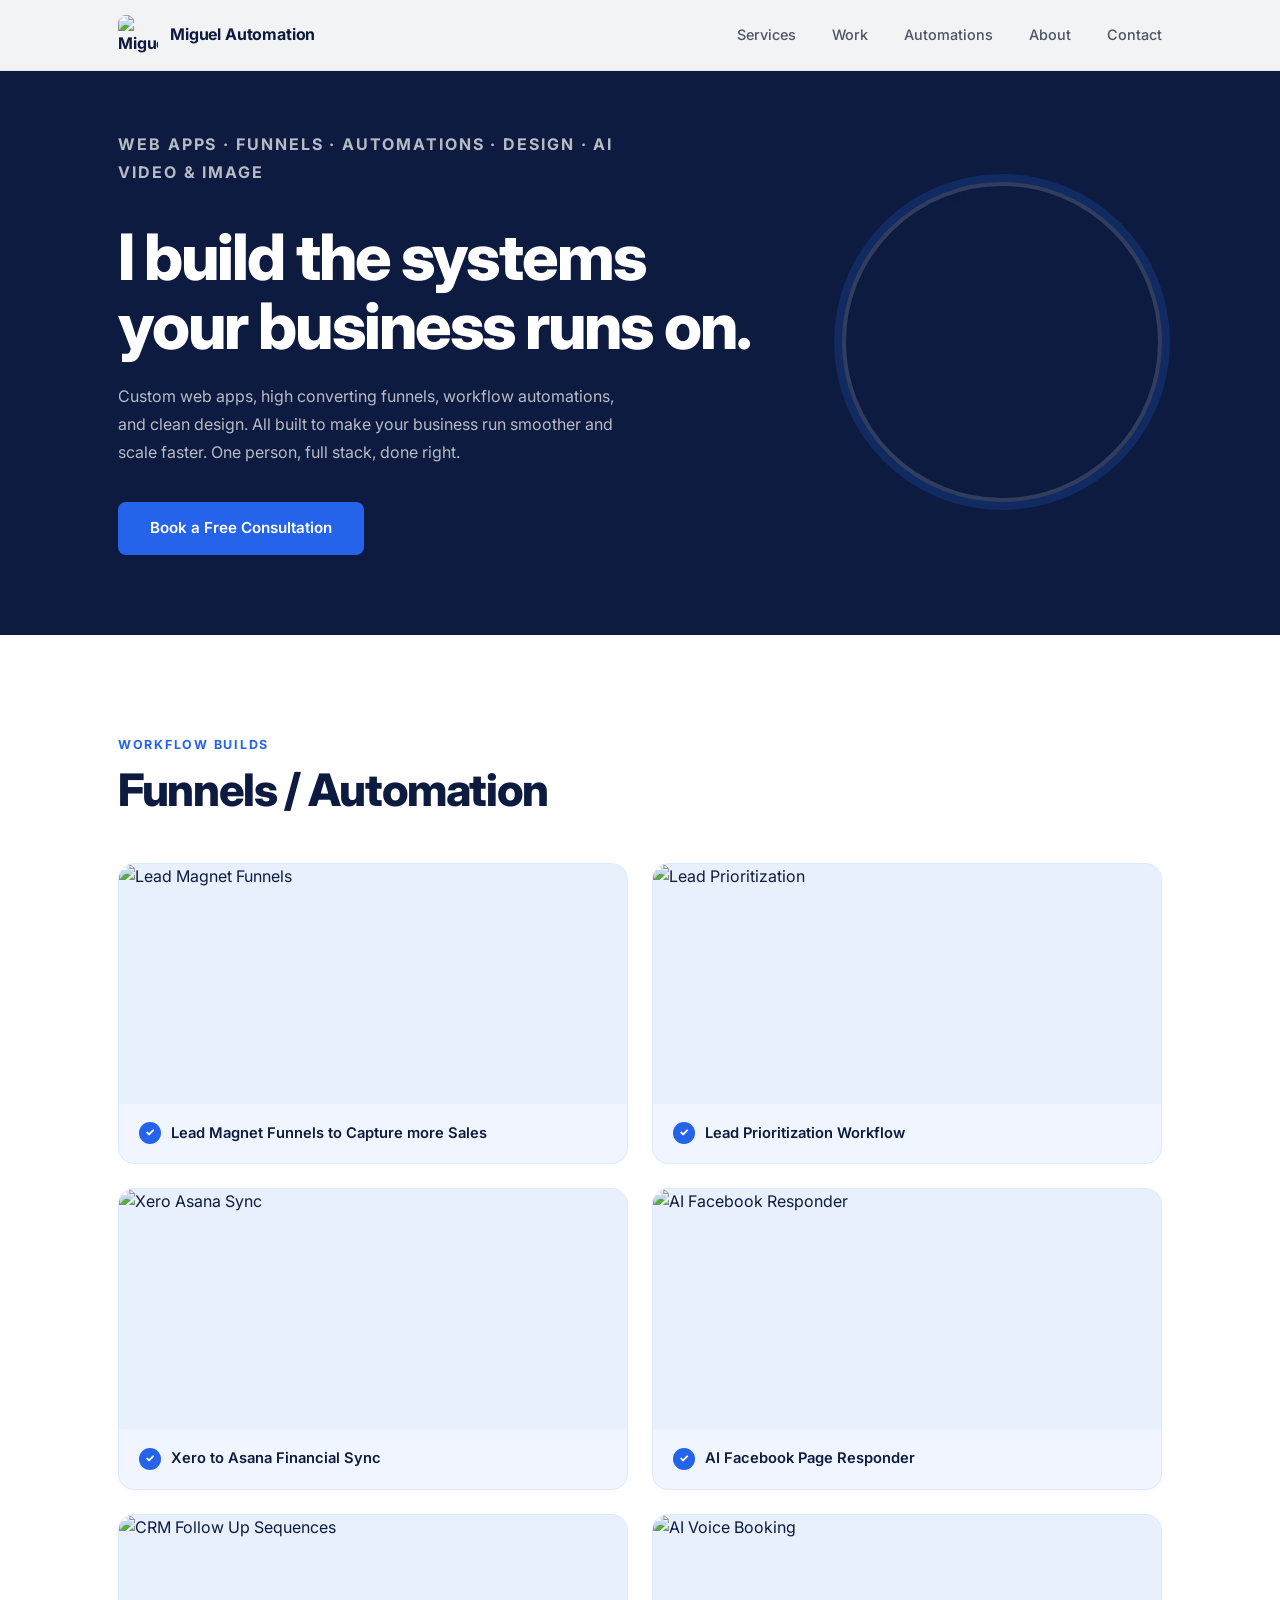
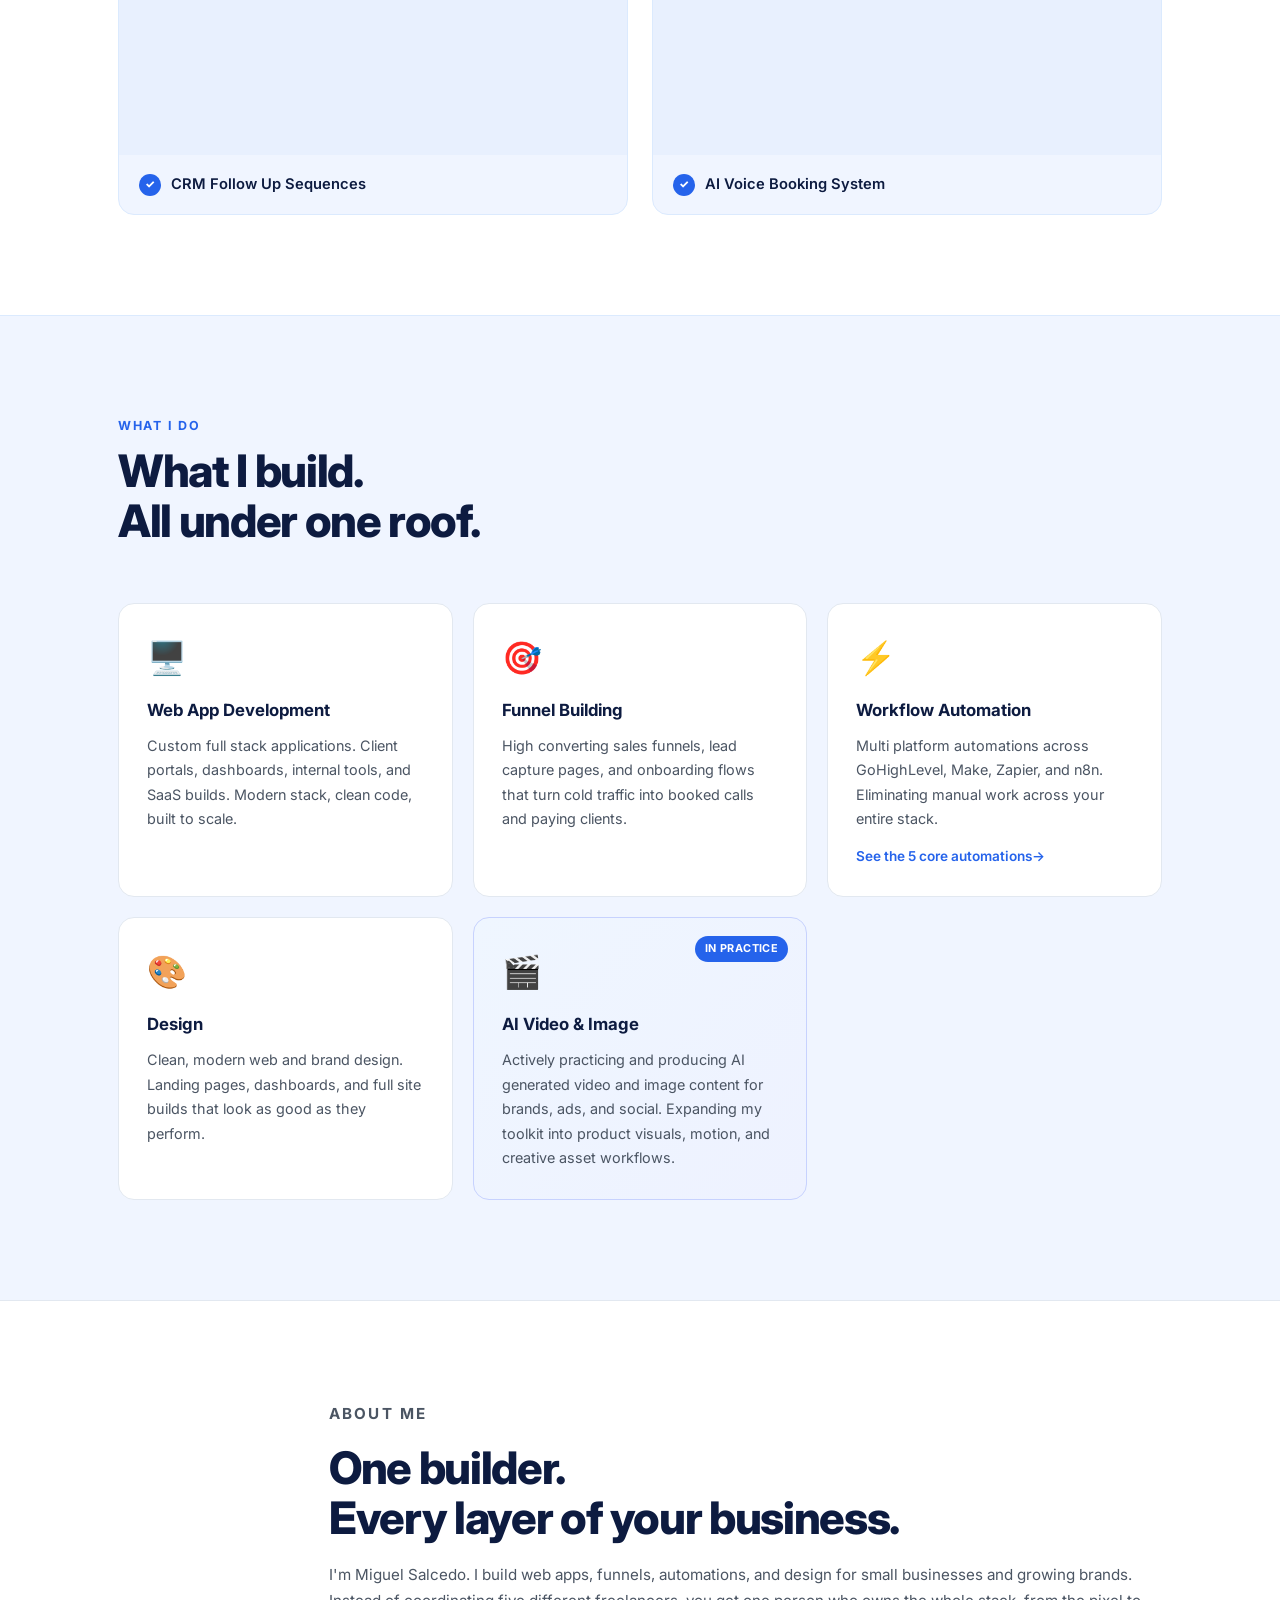
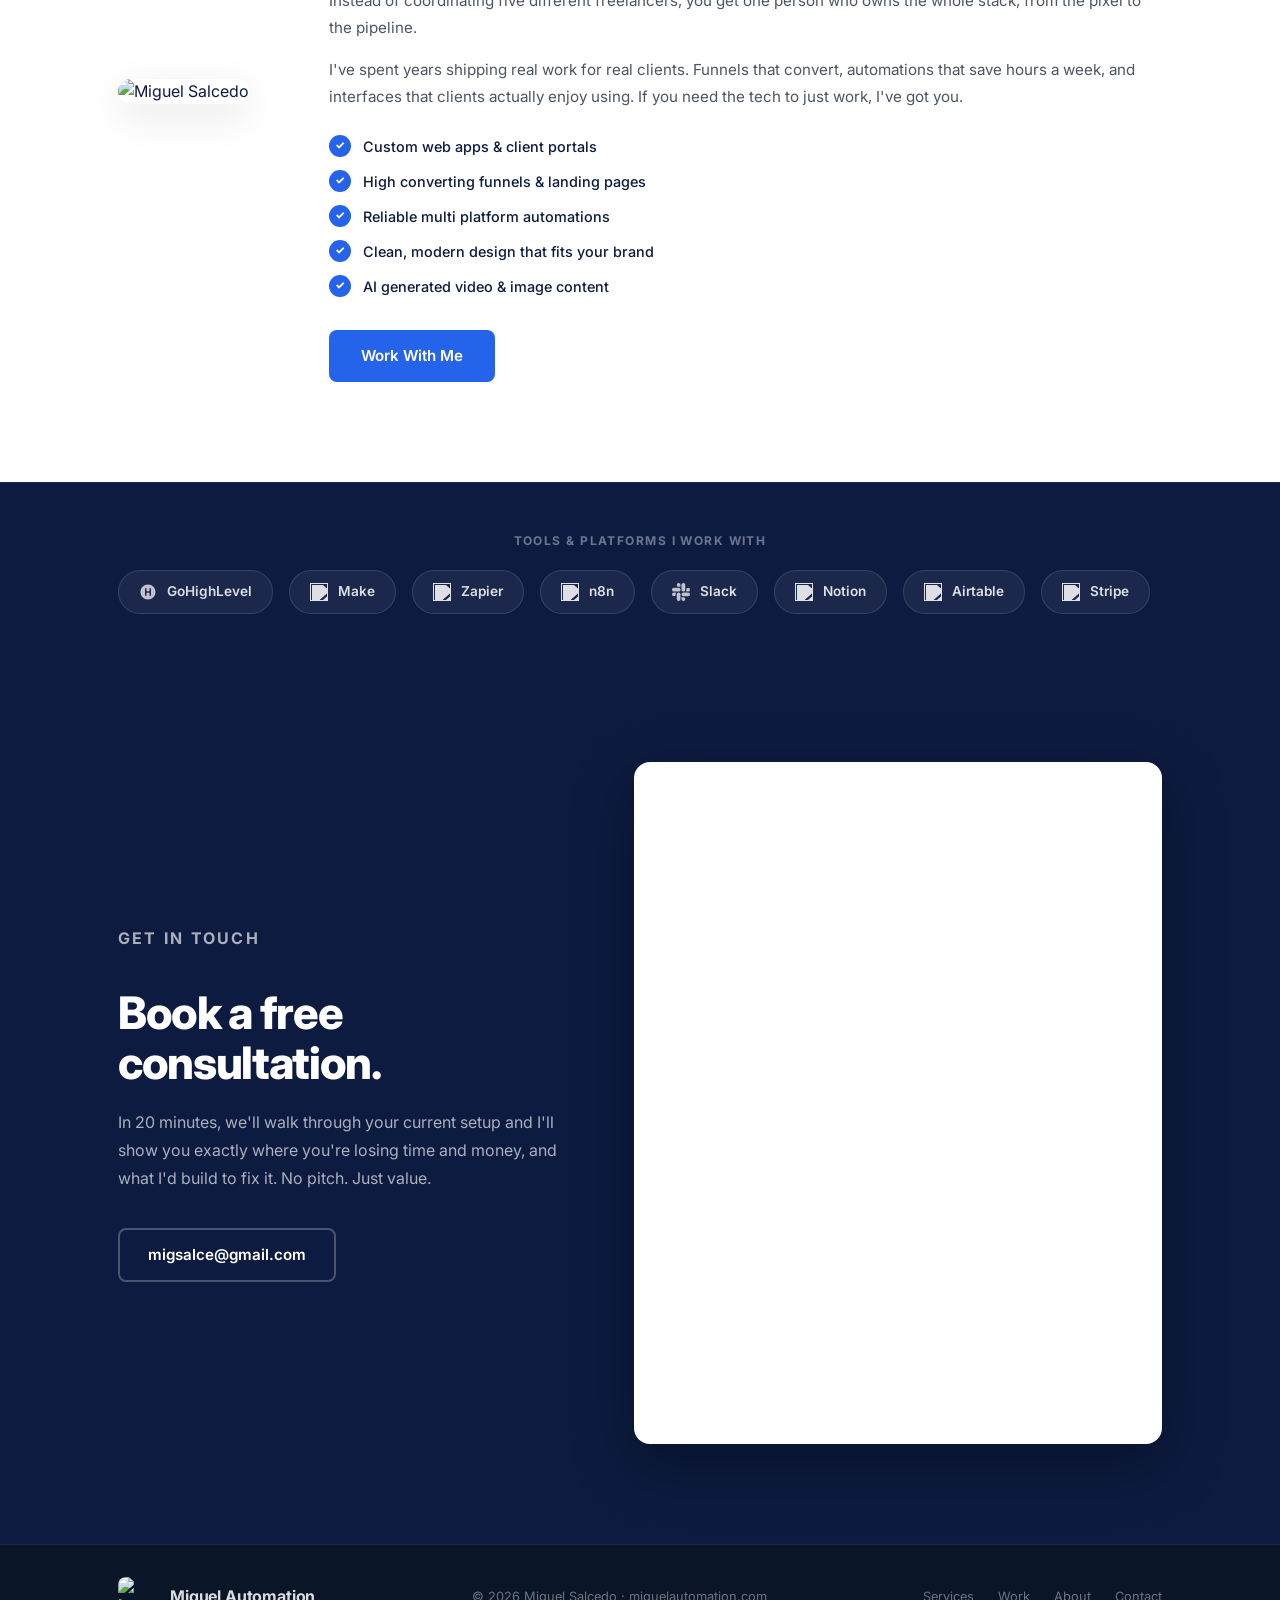
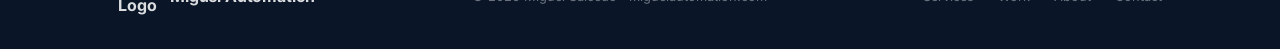
==== index.html @ 3b887c01 "Embed Calendly widget inline in contact section - Replace button-only CTA with 2-column layout: copy" ====
<!DOCTYPE html>
<html lang="en">
<head>
  <meta charset="UTF-8" />
  <meta name="viewport" content="width=device-width, initial-scale=1.0" />
  <title>Miguel Salcedo · Web Apps · Funnels · Automations · Design · AI Video &amp; Image</title>
  <link rel="stylesheet" href="style.css" />
  <link href="https://fonts.googleapis.com/css2?family=Inter:wght@300;400;500;600;700;800&display=swap" rel="stylesheet" />
  <script src="https://cdnjs.cloudflare.com/ajax/libs/three.js/r134/three.min.js"></script>
  <script src="https://cdn.jsdelivr.net/npm/vanta@latest/dist/vanta.net.min.js"></script>
  <script type="text/javascript" src="https://assets.calendly.com/assets/external/widget.js" async></script>
</head>
<body>

  <!-- NAV -->
  <nav>
    <div class="nav-inner">
      <a href="#" class="logo">
        <img src="https://assets.cdn.filesafe.space/KxctVRUvvdhRZoBokoiv/media/699f795a753f15aff1038a9e.jpg" alt="Miguel Automation Logo" />
        Miguel Automation
      </a>
      <ul>
        <li><a href="#services">Services</a></li>
        <li><a href="#work">Work</a></li>
        <li><a href="automations.html">Automations</a></li>
        <li><a href="#about">About</a></li>
        <li><a href="#contact">Contact</a></li>
      </ul>
      <button class="menu-toggle" onclick="document.querySelector('.nav-mobile').classList.toggle('open')">
        <span></span><span></span><span></span>
      </button>
    </div>
    <div class="nav-mobile">
      <a href="#services">Services</a>
      <a href="#work">Work</a>
      <a href="automations.html">Automations</a>
      <a href="#about">About</a>
      <a href="#contact">Contact</a>
    </div>
  </nav>

  <!-- HERO -->
  <section class="hero" id="vanta-hero">
    <div class="container hero-grid">
      <div class="hero-text">
        <p class="hero-label">Web Apps · Funnels · Automations · Design · AI Video &amp; Image</p>
        <h1>I build the systems<br>your business runs on.</h1>
        <p>Custom web apps, high converting funnels, workflow automations, and clean design. All built to make your business run smoother and scale faster. One person, full stack, done right.</p>
        <a href="https://calendly.com/migsalce/miguelautomation" target="_blank" rel="noopener" class="btn-primary">Book a Free Consultation</a>
      </div>
      <div class="hero-photo">
        <div class="photo-circle">
          <img src="https://assets.cdn.filesafe.space/KxctVRUvvdhRZoBokoiv/media/699f2cf1ba06aeb6dcd5c576.jpg" alt="Miguel Salcedo" />
        </div>
      </div>
    </div>
  </section>

  <!-- WORK -->
  <section id="work" class="work">
    <div class="container">
      <p class="section-label">Workflow Builds</p>
      <h2>Funnels / Automation</h2>
      <div class="work-grid">

        <div class="work-card">
          <div class="work-img">
            <img src="https://assets.cdn.filesafe.space/KxctVRUvvdhRZoBokoiv/media/69a3367583726d52b5c6c229.png" alt="Lead Magnet Funnels" />
          </div>
          <div class="work-label">
            <span class="check-icon">✓</span>
            Lead Magnet Funnels to Capture more Sales
          </div>
        </div>

        <div class="work-card">
          <div class="work-img">
            <img src="https://assets.cdn.filesafe.space/KxctVRUvvdhRZoBokoiv/media/69a39844167da404218abdb6.webp" alt="Lead Prioritization" />
          </div>
          <div class="work-label">
            <span class="check-icon">✓</span>
            Lead Prioritization Workflow
          </div>
        </div>

        <div class="work-card">
          <div class="work-img">
            <img src="https://assets.cdn.filesafe.space/KxctVRUvvdhRZoBokoiv/media/69a27d04aa1b72fad91dc829.webp" alt="Xero Asana Sync" />
          </div>
          <div class="work-label">
            <span class="check-icon">✓</span>
            Xero to Asana Financial Sync
          </div>
        </div>

        <div class="work-card">
          <div class="work-img">
            <img src="https://assets.cdn.filesafe.space/KxctVRUvvdhRZoBokoiv/media/69a27d60167da44b3f52da30.webp" alt="AI Facebook Responder" />
          </div>
          <div class="work-label">
            <span class="check-icon">✓</span>
            AI Facebook Page Responder
          </div>
        </div>

        <div class="work-card">
          <div class="work-img">
            <img src="https://assets.cdn.filesafe.space/KxctVRUvvdhRZoBokoiv/media/69a27d1b753f15a2fb12b7cf.webp" alt="CRM Follow Up Sequences" />
          </div>
          <div class="work-label">
            <span class="check-icon">✓</span>
            CRM Follow Up Sequences
          </div>
        </div>

        <div class="work-card">
          <div class="work-img">
            <img src="https://assets.cdn.filesafe.space/KxctVRUvvdhRZoBokoiv/media/69a27ce6b617a7b195f0db36.webp" alt="AI Voice Booking" />
          </div>
          <div class="work-label">
            <span class="check-icon">✓</span>
            AI Voice Booking System
          </div>
        </div>

      </div>
    </div>
  </section>

  <!-- SERVICES -->
  <section id="services" class="services">
    <div class="container">
      <p class="section-label">What I Do</p>
      <h2>What I build.<br>All under one roof.</h2>
      <div class="services-grid">
        <div class="service-card">
          <div class="sc-icon">🖥️</div>
          <h3>Web App Development</h3>
          <p>Custom full stack applications. Client portals, dashboards, internal tools, and SaaS builds. Modern stack, clean code, built to scale.</p>
        </div>
        <div class="service-card">
          <div class="sc-icon">🎯</div>
          <h3>Funnel Building</h3>
          <p>High converting sales funnels, lead capture pages, and onboarding flows that turn cold traffic into booked calls and paying clients.</p>
        </div>
        <div class="service-card">
          <div class="sc-icon">⚡</div>
          <h3>Workflow Automation</h3>
          <p>Multi platform automations across GoHighLevel, Make, Zapier, and n8n. Eliminating manual work across your entire stack.</p>
          <a href="automations.html" class="sc-link">See the 5 core automations</a>
        </div>
        <div class="service-card">
          <div class="sc-icon">🎨</div>
          <h3>Design</h3>
          <p>Clean, modern web and brand design. Landing pages, dashboards, and full site builds that look as good as they perform.</p>
        </div>
        <div class="service-card service-practicing">
          <span class="sc-badge">In Practice</span>
          <div class="sc-icon">🎬</div>
          <h3>AI Video &amp; Image</h3>
          <p>Actively practicing and producing AI generated video and image content for brands, ads, and social. Expanding my toolkit into product visuals, motion, and creative asset workflows.</p>
        </div>
      </div>
    </div>
  </section>

  <!-- ABOUT -->
  <section id="about" class="about">
    <div class="container about-grid">
      <div class="about-photo">
        <img src="https://assets.cdn.filesafe.space/KxctVRUvvdhRZoBokoiv/media/699f2cf1ba06aeb6dcd5c576.jpg" alt="Miguel Salcedo" />
      </div>
      <div class="about-text">
        <p class="section-label">About Me</p>
        <h2>One builder.<br>Every layer of your business.</h2>
        <p>I'm Miguel Salcedo. I build web apps, funnels, automations, and design for small businesses and growing brands. Instead of coordinating five different freelancers, you get one person who owns the whole stack, from the pixel to the pipeline.</p>
        <p>I've spent years shipping real work for real clients. Funnels that convert, automations that save hours a week, and interfaces that clients actually enjoy using. If you need the tech to just work, I've got you.</p>
        <div class="about-values">
          <div class="av"><span class="check-icon">✓</span> Custom web apps &amp; client portals</div>
          <div class="av"><span class="check-icon">✓</span> High converting funnels &amp; landing pages</div>
          <div class="av"><span class="check-icon">✓</span> Reliable multi platform automations</div>
          <div class="av"><span class="check-icon">✓</span> Clean, modern design that fits your brand</div>
          <div class="av"><span class="check-icon">✓</span> AI generated video &amp; image content</div>
        </div>
        <a href="#contact" class="btn-primary">Work With Me</a>
      </div>
    </div>
  </section>

  <!-- TOOLS STRIP -->
  <div class="tools-strip">
    <div class="container">
      <p class="tools-label">Tools & Platforms I Work With</p>
      <div class="tools-track">
        <div class="tools-inner">
          <span><svg viewBox="0 0 24 24" xmlns="http://www.w3.org/2000/svg"><path fill="currentColor" fill-rule="evenodd" d="M12 2C6.477 2 2 6.477 2 12s4.477 10 10 10 10-4.477 10-10S17.523 2 12 2zm-4 5v10h2v-4h4v4h2V7h-2v4h-4V7H8z"/></svg>GoHighLevel</span>
          <span><img src="https://cdn.simpleicons.org/make/ffffff" alt=""/>Make</span>
          <span><img src="https://cdn.simpleicons.org/zapier/ffffff" alt=""/>Zapier</span>
          <span><img src="https://cdn.simpleicons.org/n8n/ffffff" alt=""/>n8n</span>
          <span><svg viewBox="0 0 24 24" xmlns="http://www.w3.org/2000/svg"><path fill="currentColor" d="M5.042 15.165a2.528 2.528 0 0 1-2.52 2.523A2.528 2.528 0 0 1 0 15.165a2.527 2.527 0 0 1 2.522-2.52h2.52v2.52zM6.313 15.165a2.527 2.527 0 0 1 2.521-2.52 2.527 2.527 0 0 1 2.521 2.52v6.313A2.528 2.528 0 0 1 8.834 24a2.528 2.528 0 0 1-2.521-2.522v-6.313zM8.834 5.042a2.528 2.528 0 0 1-2.521-2.52A2.528 2.528 0 0 1 8.834 0a2.528 2.528 0 0 1 2.521 2.522v2.52H8.834zM8.834 6.313a2.528 2.528 0 0 1 2.521 2.521 2.528 2.528 0 0 1-2.521 2.521H2.522A2.528 2.528 0 0 1 0 8.834a2.528 2.528 0 0 1 2.522-2.521h6.312zM18.956 8.834a2.528 2.528 0 0 1 2.522-2.521A2.528 2.528 0 0 1 24 8.834a2.528 2.528 0 0 1-2.522 2.521h-2.522V8.834zM17.688 8.834a2.528 2.528 0 0 1-2.523 2.521 2.527 2.527 0 0 1-2.52-2.521V2.522A2.527 2.527 0 0 1 15.165 0a2.528 2.528 0 0 1 2.523 2.522v6.312zM15.165 18.956a2.528 2.528 0 0 1 2.523 2.522A2.528 2.528 0 0 1 15.165 24a2.527 2.527 0 0 1-2.52-2.522v-2.522h2.52zM15.165 17.688a2.527 2.527 0 0 1-2.52-2.523 2.526 2.526 0 0 1 2.52-2.52h6.313A2.527 2.527 0 0 1 24 15.165a2.528 2.528 0 0 1-2.522 2.523h-6.313z"/></svg>Slack</span>
          <span><img src="https://cdn.simpleicons.org/notion/ffffff" alt=""/>Notion</span>
          <span><img src="https://cdn.simpleicons.org/airtable/ffffff" alt=""/>Airtable</span>
          <span><img src="https://cdn.simpleicons.org/stripe/ffffff" alt=""/>Stripe</span>
          <span><img src="https://cdn.simpleicons.org/googlecalendar/ffffff" alt=""/>Calendly</span>
          <span><svg viewBox="0 0 24 24" xmlns="http://www.w3.org/2000/svg"><path fill="currentColor" d="M12 0C5.4 0 0 5.4 0 12s5.4 12 12 12 12-5.4 12-12S18.6 0 12 0zm0 21.6c-5.3 0-9.6-4.3-9.6-9.6S6.7 2.4 12 2.4s9.6 4.3 9.6 9.6-4.3 9.6-9.6 9.6zm5.9-13.2c0 1.5-1.2 2.7-2.7 2.7s-2.7-1.2-2.7-2.7 1.2-2.7 2.7-2.7 2.7 1.2 2.7 2.7zm0 7.3c0 1.5-1.2 2.7-2.7 2.7s-2.7-1.2-2.7-2.7 1.2-2.7 2.7-2.7 2.7 1.2 2.7 2.7zm-7.3 0c0 1.5-1.2 2.7-2.7 2.7s-2.7-1.2-2.7-2.7 1.2-2.7 2.7-2.7 2.7 1.2 2.7 2.7zm0-7.3c0 1.5-1.2 2.7-2.7 2.7s-2.7-1.2-2.7-2.7 1.2-2.7 2.7-2.7 2.7 1.2 2.7 2.7z"/></svg>Twilio</span>
          <span><svg viewBox="0 0 24 24" xmlns="http://www.w3.org/2000/svg"><path fill="currentColor" d="M22.282 9.821a5.985 5.985 0 0 0-.516-4.91 6.046 6.046 0 0 0-6.51-2.9A6.065 6.065 0 0 0 4.981 4.18a5.985 5.985 0 0 0-3.998 2.9 6.046 6.046 0 0 0 .743 7.097 5.98 5.98 0 0 0 .51 4.911 6.051 6.051 0 0 0 6.515 2.9A5.985 5.985 0 0 0 13.26 24a6.056 6.056 0 0 0 5.772-4.206 5.99 5.99 0 0 0 3.997-2.9 6.056 6.056 0 0 0-.747-7.073zM13.26 22.43a4.476 4.476 0 0 1-2.876-1.04l.141-.081 4.779-2.758a.795.795 0 0 0 .392-.681v-6.737l2.02 1.168a.071.071 0 0 1 .038.052v5.583a4.504 4.504 0 0 1-4.494 4.494zM3.6 18.304a4.47 4.47 0 0 1-.535-3.014l.142.085 4.783 2.759a.771.771 0 0 0 .78 0l5.843-3.369v2.332a.08.08 0 0 1-.033.062L9.74 19.95a4.5 4.5 0 0 1-6.14-1.646zM2.34 7.896a4.485 4.485 0 0 1 2.366-1.973V11.6a.766.766 0 0 0 .388.677l5.815 3.355-2.02 1.168a.076.076 0 0 1-.071 0l-4.83-2.786A4.504 4.504 0 0 1 2.34 7.872zm16.597 3.855l-5.833-3.387L15.119 7.2a.076.076 0 0 1 .071 0l4.83 2.791a4.494 4.494 0 0 1-.676 8.105v-5.678a.79.79 0 0 0-.407-.667zm2.01-3.023l-.141-.085-4.774-2.782a.776.776 0 0 0-.785 0L9.409 9.23V6.897a.066.066 0 0 1 .028-.061l4.83-2.787a4.5 4.5 0 0 1 6.68 4.66zM8.307 12.863l-2.02-1.164a.08.08 0 0 1-.038-.057V6.075a4.5 4.5 0 0 1 7.375-3.453l-.142.08L8.704 5.46a.795.795 0 0 0-.393.681zm1.097-2.365l2.602-1.5 2.607 1.5v2.999l-2.598 1.5-2.607-1.5z"/></svg>OpenAI</span>
          <span><img src="https://cdn.simpleicons.org/anthropic/ffffff" alt=""/>Claude AI</span>
          <span><img src="https://cdn.simpleicons.org/webflow/ffffff" alt=""/>Webflow</span>
          <span><img src="https://cdn.simpleicons.org/wordpress/ffffff" alt=""/>WordPress</span>
          <span><img src="https://cdn.simpleicons.org/xero/ffffff" alt=""/>Xero</span>
          <span><img src="https://cdn.simpleicons.org/asana/ffffff" alt=""/>Asana</span>
          <!-- duplicate for seamless loop -->
          <span><svg viewBox="0 0 24 24" xmlns="http://www.w3.org/2000/svg"><path fill="currentColor" fill-rule="evenodd" d="M12 2C6.477 2 2 6.477 2 12s4.477 10 10 10 10-4.477 10-10S17.523 2 12 2zm-4 5v10h2v-4h4v4h2V7h-2v4h-4V7H8z"/></svg>GoHighLevel</span>
          <span><img src="https://cdn.simpleicons.org/make/ffffff" alt=""/>Make</span>
          <span><img src="https://cdn.simpleicons.org/zapier/ffffff" alt=""/>Zapier</span>
          <span><img src="https://cdn.simpleicons.org/n8n/ffffff" alt=""/>n8n</span>
          <span><svg viewBox="0 0 24 24" xmlns="http://www.w3.org/2000/svg"><path fill="currentColor" d="M5.042 15.165a2.528 2.528 0 0 1-2.52 2.523A2.528 2.528 0 0 1 0 15.165a2.527 2.527 0 0 1 2.522-2.52h2.52v2.52zM6.313 15.165a2.527 2.527 0 0 1 2.521-2.52 2.527 2.527 0 0 1 2.521 2.52v6.313A2.528 2.528 0 0 1 8.834 24a2.528 2.528 0 0 1-2.521-2.522v-6.313zM8.834 5.042a2.528 2.528 0 0 1-2.521-2.52A2.528 2.528 0 0 1 8.834 0a2.528 2.528 0 0 1 2.521 2.522v2.52H8.834zM8.834 6.313a2.528 2.528 0 0 1 2.521 2.521 2.528 2.528 0 0 1-2.521 2.521H2.522A2.528 2.528 0 0 1 0 8.834a2.528 2.528 0 0 1 2.522-2.521h6.312zM18.956 8.834a2.528 2.528 0 0 1 2.522-2.521A2.528 2.528 0 0 1 24 8.834a2.528 2.528 0 0 1-2.522 2.521h-2.522V8.834zM17.688 8.834a2.528 2.528 0 0 1-2.523 2.521 2.527 2.527 0 0 1-2.52-2.521V2.522A2.527 2.527 0 0 1 15.165 0a2.528 2.528 0 0 1 2.523 2.522v6.312zM15.165 18.956a2.528 2.528 0 0 1 2.523 2.522A2.528 2.528 0 0 1 15.165 24a2.527 2.527 0 0 1-2.52-2.522v-2.522h2.52zM15.165 17.688a2.527 2.527 0 0 1-2.52-2.523 2.526 2.526 0 0 1 2.52-2.52h6.313A2.527 2.527 0 0 1 24 15.165a2.528 2.528 0 0 1-2.522 2.523h-6.313z"/></svg>Slack</span>
          <span><img src="https://cdn.simpleicons.org/notion/ffffff" alt=""/>Notion</span>
          <span><img src="https://cdn.simpleicons.org/airtable/ffffff" alt=""/>Airtable</span>
          <span><img src="https://cdn.simpleicons.org/stripe/ffffff" alt=""/>Stripe</span>
          <span><img src="https://cdn.simpleicons.org/googlecalendar/ffffff" alt=""/>Calendly</span>
          <span><svg viewBox="0 0 24 24" xmlns="http://www.w3.org/2000/svg"><path fill="currentColor" d="M12 0C5.4 0 0 5.4 0 12s5.4 12 12 12 12-5.4 12-12S18.6 0 12 0zm0 21.6c-5.3 0-9.6-4.3-9.6-9.6S6.7 2.4 12 2.4s9.6 4.3 9.6 9.6-4.3 9.6-9.6 9.6zm5.9-13.2c0 1.5-1.2 2.7-2.7 2.7s-2.7-1.2-2.7-2.7 1.2-2.7 2.7-2.7 2.7 1.2 2.7 2.7zm0 7.3c0 1.5-1.2 2.7-2.7 2.7s-2.7-1.2-2.7-2.7 1.2-2.7 2.7-2.7 2.7 1.2 2.7 2.7zm-7.3 0c0 1.5-1.2 2.7-2.7 2.7s-2.7-1.2-2.7-2.7 1.2-2.7 2.7-2.7 2.7 1.2 2.7 2.7zm0-7.3c0 1.5-1.2 2.7-2.7 2.7s-2.7-1.2-2.7-2.7 1.2-2.7 2.7-2.7 2.7 1.2 2.7 2.7z"/></svg>Twilio</span>
          <span><svg viewBox="0 0 24 24" xmlns="http://www.w3.org/2000/svg"><path fill="currentColor" d="M22.282 9.821a5.985 5.985 0 0 0-.516-4.91 6.046 6.046 0 0 0-6.51-2.9A6.065 6.065 0 0 0 4.981 4.18a5.985 5.985 0 0 0-3.998 2.9 6.046 6.046 0 0 0 .743 7.097 5.98 5.98 0 0 0 .51 4.911 6.051 6.051 0 0 0 6.515 2.9A5.985 5.985 0 0 0 13.26 24a6.056 6.056 0 0 0 5.772-4.206 5.99 5.99 0 0 0 3.997-2.9 6.056 6.056 0 0 0-.747-7.073zM13.26 22.43a4.476 4.476 0 0 1-2.876-1.04l.141-.081 4.779-2.758a.795.795 0 0 0 .392-.681v-6.737l2.02 1.168a.071.071 0 0 1 .038.052v5.583a4.504 4.504 0 0 1-4.494 4.494zM3.6 18.304a4.47 4.47 0 0 1-.535-3.014l.142.085 4.783 2.759a.771.771 0 0 0 .78 0l5.843-3.369v2.332a.08.08 0 0 1-.033.062L9.74 19.95a4.5 4.5 0 0 1-6.14-1.646zM2.34 7.896a4.485 4.485 0 0 1 2.366-1.973V11.6a.766.766 0 0 0 .388.677l5.815 3.355-2.02 1.168a.076.076 0 0 1-.071 0l-4.83-2.786A4.504 4.504 0 0 1 2.34 7.872zm16.597 3.855l-5.833-3.387L15.119 7.2a.076.076 0 0 1 .071 0l4.83 2.791a4.494 4.494 0 0 1-.676 8.105v-5.678a.79.79 0 0 0-.407-.667zm2.01-3.023l-.141-.085-4.774-2.782a.776.776 0 0 0-.785 0L9.409 9.23V6.897a.066.066 0 0 1 .028-.061l4.83-2.787a4.5 4.5 0 0 1 6.68 4.66zM8.307 12.863l-2.02-1.164a.08.08 0 0 1-.038-.057V6.075a4.5 4.5 0 0 1 7.375-3.453l-.142.08L8.704 5.46a.795.795 0 0 0-.393.681zm1.097-2.365l2.602-1.5 2.607 1.5v2.999l-2.598 1.5-2.607-1.5z"/></svg>OpenAI</span>
          <span><img src="https://cdn.simpleicons.org/anthropic/ffffff" alt=""/>Claude AI</span>
          <span><img src="https://cdn.simpleicons.org/webflow/ffffff" alt=""/>Webflow</span>
          <span><img src="https://cdn.simpleicons.org/wordpress/ffffff" alt=""/>WordPress</span>
          <span><img src="https://cdn.simpleicons.org/xero/ffffff" alt=""/>Xero</span>
          <span><img src="https://cdn.simpleicons.org/asana/ffffff" alt=""/>Asana</span>
        </div>
      </div>
    </div>
  </div>

  <!-- CONTACT -->
  <section id="contact" class="contact">
    <div class="container">
      <div class="contact-grid">
        <div class="contact-copy">
          <p class="section-label-light">Get In Touch</p>
          <h2>Book a free<br>consultation.</h2>
          <p>In 20 minutes, we'll walk through your current setup and I'll show you exactly where you're losing time and money, and what I'd build to fix it. No pitch. Just value.</p>
          <div class="contact-actions">
            <a href="mailto:migsalce@gmail.com" class="btn-outline">migsalce@gmail.com</a>
          </div>
        </div>
        <div class="calendly-wrap">
          <div class="calendly-inline-widget" data-url="https://calendly.com/migsalce/miguelautomation?hide_gdpr_banner=1&primary_color=2563eb" style="min-width:320px;height:680px;"></div>
        </div>
      </div>
    </div>
  </section>

  <!-- FOOTER -->
  <footer>
    <div class="container footer-inner">
      <a href="#" class="logo logo-light">
        <img src="https://assets.cdn.filesafe.space/KxctVRUvvdhRZoBokoiv/media/699f795a753f15aff1038a9e.jpg" alt="Logo" />
        Miguel Automation
      </a>
      <p>© 2026 Miguel Salcedo · miguelautomation.com</p>
      <div class="footer-links">
        <a href="#services">Services</a>
        <a href="#work">Work</a>
        <a href="#about">About</a>
        <a href="#contact">Contact</a>
      </div>
    </div>
  </footer>

  <script>
    VANTA.NET({
      el: "#vanta-hero",
      mouseControls: true,
      touchControls: true,
      gyroControls: false,
      minHeight: 200.00,
      minWidth: 200.00,
      scale: 1.00,
      scaleMobile: 1.00,
      color: 0x2563eb,        /* blue dots & lines — matches your brand blue */
      backgroundColor: 0x0d1b40, /* exact navy from your palette */
      points: 9.00,           /* number of nodes */
      maxDistance: 22.00,     /* connection reach between nodes */
      spacing: 18.00,         /* spread of the network */
      showDots: true
    });
  </script>

</body>
</html>
---- style.css ----
*, *::before, *::after { box-sizing: border-box; margin: 0; padding: 0; }

:root {
  --navy: #0d1b40;
  --navy2: #0a1628;
  --blue: #2563eb;
  --blue2: #1d4ed8;
  --blue-light: #eef2ff;
  --blue-card: #f0f5ff;
  --text: #0d1b40;
  --muted: #4b5563;
  --white: #ffffff;
  --border: #e2e8f0;
}

html { scroll-behavior: smooth; }
body { font-family: 'Inter', sans-serif; background: var(--white); color: var(--text); line-height: 1.6; overflow-x: hidden; }
a { color: inherit; text-decoration: none; }

.container { max-width: 1100px; margin: 0 auto; padding: 0 28px; }

/* NAV */
nav {
  position: fixed; top: 0; left: 0; right: 0; z-index: 100;
  background: rgba(255,255,255,0.95);
  backdrop-filter: blur(12px);
  border-bottom: 1px solid var(--border);
}
.nav-inner {
  max-width: 1100px; margin: 0 auto; padding: 0 28px;
  height: 70px; display: flex; align-items: center; justify-content: space-between;
}
.logo {
  display: flex; align-items: center; gap: 12px;
  font-weight: 700; font-size: 1rem; color: var(--navy);
  text-decoration: none; letter-spacing: -0.01em;
}
.logo img { width: 40px; height: 40px; object-fit: cover; border-radius: 8px; }
.logo-light { color: rgba(255,255,255,0.85); }
nav ul { list-style: none; display: flex; gap: 36px; align-items: center; }
nav ul a { text-decoration: none; color: var(--muted); font-size: 0.9rem; font-weight: 500; transition: color 0.2s; }
nav ul a:hover { color: var(--navy); }
.menu-toggle { display: none; flex-direction: column; gap: 5px; background: none; border: none; cursor: pointer; padding: 4px; }
.menu-toggle span { display: block; width: 22px; height: 2px; background: var(--navy); border-radius: 2px; }
.nav-mobile { display: none; flex-direction: column; padding: 12px 28px 20px; gap: 0; border-top: 1px solid var(--border); background: #fff; }
.nav-mobile.open { display: flex; }
.nav-mobile a { padding: 12px 0; color: var(--navy); text-decoration: none; font-weight: 500; border-bottom: 1px solid var(--border); }

/* HERO */
.hero {
  background: var(--navy);
  padding: 130px 0 80px;
  position: relative;
  overflow: hidden;
}

.hero-grid {
  display: grid; grid-template-columns: 1fr auto;
  gap: 60px; align-items: center; position: relative; z-index: 1;
}
.hero-label {
  font-size: 0.78rem; font-weight: 700; letter-spacing: 0.12em;
  text-transform: uppercase; color: var(--blue); margin-bottom: 18px;
}
.hero-text h1 {
  font-size: clamp(2.8rem, 5vw, 4rem); font-weight: 800;
  line-height: 1.08; letter-spacing: -0.03em;
  color: var(--white); margin-bottom: 22px;
}
.hero-text p {
  color: rgba(255,255,255,0.7); font-size: 1rem;
  max-width: 500px; margin-bottom: 36px; line-height: 1.75;
}
.btn-primary {
  display: inline-block; background: var(--blue); color: var(--white);
  padding: 14px 32px; border-radius: 8px; font-weight: 600; font-size: 0.95rem;
  text-decoration: none; transition: background 0.2s, transform 0.15s;
}
.btn-primary:hover { background: var(--blue2); transform: translateY(-1px); }

.hero-photo { flex-shrink: 0; }
.photo-circle {
  width: 320px; height: 320px; border-radius: 50%;
  overflow: hidden; border: 4px solid rgba(255,255,255,0.15);
  box-shadow: 0 0 0 8px rgba(37,99,235,0.2);
}
.photo-circle img { width: 100%; height: 100%; object-fit: cover; object-position: top center; }

/* SECTION LABELS */
.section-label {
  font-size: 0.78rem; font-weight: 700; letter-spacing: 0.14em;
  text-transform: uppercase; color: var(--blue); margin-bottom: 10px;
}
.section-label-light {
  font-size: 0.78rem; font-weight: 700; letter-spacing: 0.14em;
  text-transform: uppercase; color: rgba(255,255,255,0.5); margin-bottom: 10px;
}
h2 {
  font-size: clamp(2rem, 3.5vw, 3rem); font-weight: 800;
  color: var(--navy); letter-spacing: -0.03em; line-height: 1.12; margin-bottom: 48px;
}

/* WORK */
.work { padding: 100px 0; background: var(--white); }
.work-grid { display: grid; grid-template-columns: repeat(2, 1fr); gap: 24px; }
.work-card {
  background: var(--blue-card);
  border-radius: 16px; overflow: hidden;
  border: 1px solid #dbeafe;
  transition: transform 0.25s, box-shadow 0.25s;
}
.work-card:hover { transform: translateY(-4px); box-shadow: 0 12px 32px rgba(37,99,235,0.12); }
.work-img { width: 100%; height: 240px; overflow: hidden; background: #e8f0fe; }
.work-img img { width: 100%; height: 100%; object-fit: cover; object-position: top; }
.work-label {
  display: flex; align-items: center; gap: 10px;
  padding: 18px 20px; font-size: 0.92rem; font-weight: 600; color: var(--navy);
}
.check-icon {
  display: flex; align-items: center; justify-content: center;
  width: 22px; height: 22px; background: var(--blue); color: #fff;
  border-radius: 50%; font-size: 0.7rem; font-weight: 800; flex-shrink: 0;
}

/* SERVICES */
.services { padding: 100px 0; background: var(--blue-card); border-top: 1px solid #dbeafe; }
.services h2 { margin-bottom: 56px; }
.services-grid { display: grid; grid-template-columns: repeat(3, 1fr); gap: 20px; }
.service-card {
  background: var(--white); border: 1px solid var(--border);
  border-radius: 16px; padding: 28px;
  transition: border-color 0.25s, box-shadow 0.25s, transform 0.25s;
  position: relative;
}
.service-card:hover { border-color: var(--blue); transform: translateY(-3px); box-shadow: 0 8px 28px rgba(37,99,235,0.1); }
.sc-icon { font-size: 2rem; margin-bottom: 14px; }
.service-card h3 { font-size: 1.05rem; font-weight: 700; color: var(--navy); margin-bottom: 10px; }
.service-card p { color: var(--muted); font-size: 0.9rem; line-height: 1.7; }
.service-practicing { background: linear-gradient(135deg, #eff6ff, #eef2ff); border-color: #c7d2fe; }
.sc-badge {
  position: absolute; top: 18px; right: 18px;
  background: var(--blue); color: #fff;
  font-size: 0.68rem; font-weight: 700; letter-spacing: 0.04em;
  padding: 4px 10px; border-radius: 100px; text-transform: uppercase;
}

/* ABOUT */
.about { padding: 100px 0; background: var(--white); border-top: 1px solid var(--border); }
.about-grid { display: grid; grid-template-columns: auto 1fr; gap: 80px; align-items: center; }
.about-photo { flex-shrink: 0; }
.about-photo img {
  width: 300px; height: 380px; object-fit: cover; object-position: top;
  border-radius: 20px; box-shadow: 0 12px 40px rgba(0,0,0,0.1);
}
.about-text h2 { margin-bottom: 18px; }
.about-text p { color: var(--muted); font-size: 0.95rem; line-height: 1.75; margin-bottom: 16px; }
.about-values { margin: 24px 0 32px; display: flex; flex-direction: column; gap: 12px; }
.av { display: flex; align-items: center; gap: 12px; font-size: 0.9rem; font-weight: 500; color: var(--navy); }

/* TOOLS STRIP */
.tools-strip { padding: 48px 0; background: var(--navy); border-top: 1px solid rgba(255,255,255,0.08); overflow: hidden; }
.tools-label {
  text-align: center; font-size: 0.75rem; font-weight: 700;
  text-transform: uppercase; letter-spacing: 0.12em;
  color: rgba(255,255,255,0.4); margin-bottom: 20px;
}
.tools-track { overflow: hidden; }
.tools-inner {
  display: flex; gap: 16px; width: max-content;
  animation: scroll-tools 90s linear infinite;
}
.tools-inner span {
  display: inline-flex; align-items: center; gap: 10px;
  white-space: nowrap; font-size: 0.85rem; font-weight: 600;
  color: rgba(255,255,255,0.85); padding: 10px 20px;
  background: rgba(255,255,255,0.06); border: 1px solid rgba(255,255,255,0.12);
  border-radius: 100px;
}
.tools-inner span img,
.tools-inner span svg {
  width: 18px; height: 18px; object-fit: contain;
  filter: brightness(0) invert(1); opacity: 0.85;
  flex-shrink: 0;
}
@keyframes scroll-tools { from { transform: translateX(0); } to { transform: translateX(-50%); } }

/* CONTACT */
.contact { padding: 100px 0; background: var(--navy); }
.contact-inner { max-width: 600px; }
.contact h2 { color: var(--white); }
.contact p { color: rgba(255,255,255,0.65); font-size: 1rem; margin-bottom: 36px; line-height: 1.75; }
.contact-actions { display: flex; gap: 14px; flex-wrap: wrap; }
.contact-grid {
  display: grid; grid-template-columns: 1fr 1.15fr;
  gap: 56px; align-items: center;
}
.contact-copy h2 { margin-bottom: 20px; }
.calendly-wrap {
  background: var(--white); border-radius: 16px; overflow: hidden;
  box-shadow: 0 20px 60px rgba(0,0,0,0.35);
  border: 1px solid rgba(255,255,255,0.08);
}
.calendly-inline-widget { border-radius: 16px; }
.btn-outline {
  display: inline-block; border: 2px solid rgba(255,255,255,0.25);
  color: var(--white); padding: 13px 28px; border-radius: 8px;
  font-weight: 600; font-size: 0.95rem; text-decoration: none;
  transition: border-color 0.2s, background 0.2s;
}
.btn-outline:hover { border-color: rgba(255,255,255,0.6); background: rgba(255,255,255,0.05); }

/* FOOTER */
footer { padding: 32px 0; background: var(--navy2); border-top: 1px solid rgba(255,255,255,0.08); }
.footer-inner { display: flex; align-items: center; justify-content: space-between; gap: 16px; flex-wrap: wrap; }
footer p { color: rgba(255,255,255,0.4); font-size: 0.8rem; }
.footer-links { display: flex; gap: 24px; }
.footer-links a { color: rgba(255,255,255,0.4); font-size: 0.8rem; text-decoration: none; transition: color 0.2s; }
.footer-links a:hover { color: var(--white); }

/* PAGE HERO (single-column, for subpages) */
.page-hero { max-width: 780px; position: relative; z-index: 1; }
.page-hero h1 {
  font-size: clamp(2.8rem, 5vw, 4rem); font-weight: 800;
  line-height: 1.08; letter-spacing: -0.03em;
  color: var(--white); margin: 18px 0 22px;
}
.page-hero p {
  color: rgba(255,255,255,0.7); font-size: 1.05rem;
  max-width: 620px; margin-bottom: 36px; line-height: 1.75;
}

/* AUTOMATIONS LIST PAGE */
.automations-list { padding: 100px 0; background: var(--white); }
.auto-grid { display: flex; flex-direction: column; gap: 24px; }
.auto-card {
  background: var(--blue-card); border: 1px solid #dbeafe;
  border-radius: 20px; padding: 40px;
  transition: transform 0.25s, box-shadow 0.25s, border-color 0.25s;
  position: relative;
}
.auto-card:hover { transform: translateY(-3px); box-shadow: 0 12px 32px rgba(37,99,235,0.12); border-color: var(--blue); }
.auto-number {
  position: absolute; top: 32px; right: 40px;
  font-size: 3rem; font-weight: 800; color: rgba(37,99,235,0.15);
  letter-spacing: -0.03em; line-height: 1;
}
.auto-icon { font-size: 2.2rem; margin-bottom: 16px; }
.auto-card h2 {
  font-size: 1.6rem; font-weight: 800; color: var(--navy);
  letter-spacing: -0.02em; margin-bottom: 8px; line-height: 1.15;
}
.auto-tagline {
  font-size: 1rem; font-weight: 600; color: var(--blue);
  margin-bottom: 20px;
}
.auto-body p {
  color: var(--muted); font-size: 0.95rem; line-height: 1.75; margin-bottom: 12px;
}
.auto-body p strong { color: var(--navy); font-weight: 700; }
.auto-tags { display: flex; flex-wrap: wrap; gap: 8px; margin-top: 20px; }
.auto-tags span {
  font-size: 0.75rem; font-weight: 600; padding: 5px 12px;
  border-radius: 100px; background: var(--white);
  border: 1px solid var(--border); color: var(--navy);
}

/* SERVICE CARD LINK */
.sc-link {
  display: inline-block; margin-top: 14px;
  font-size: 0.85rem; font-weight: 600; color: var(--blue);
  text-decoration: none; transition: color 0.2s;
}
.sc-link:hover { color: var(--blue2); }
.sc-link::after { content: ' \2192'; transition: transform 0.2s; display: inline-block; }
.sc-link:hover::after { transform: translateX(3px); }

/* RESPONSIVE */
@media (max-width: 900px) {
  .hero-grid { grid-template-columns: 1fr; text-align: center; }
  .hero-photo { display: flex; justify-content: center; }
  .photo-circle { width: 240px; height: 240px; }
  .about-grid { grid-template-columns: 1fr; }
  .about-photo { display: flex; justify-content: center; }
  .services-grid { grid-template-columns: repeat(2, 1fr); }
  .work-grid { grid-template-columns: 1fr; }
  .contact-grid { grid-template-columns: 1fr; gap: 40px; }
}
@media (max-width: 600px) {
  nav ul { display: none; }
  .menu-toggle { display: flex; }
  .services-grid { grid-template-columns: 1fr; }
  .hero { padding: 110px 0 60px; }
  .auto-card { padding: 28px 24px; }
  .auto-number { top: 22px; right: 24px; font-size: 2.2rem; }
  .auto-card h2 { font-size: 1.3rem; padding-right: 40px; }
}
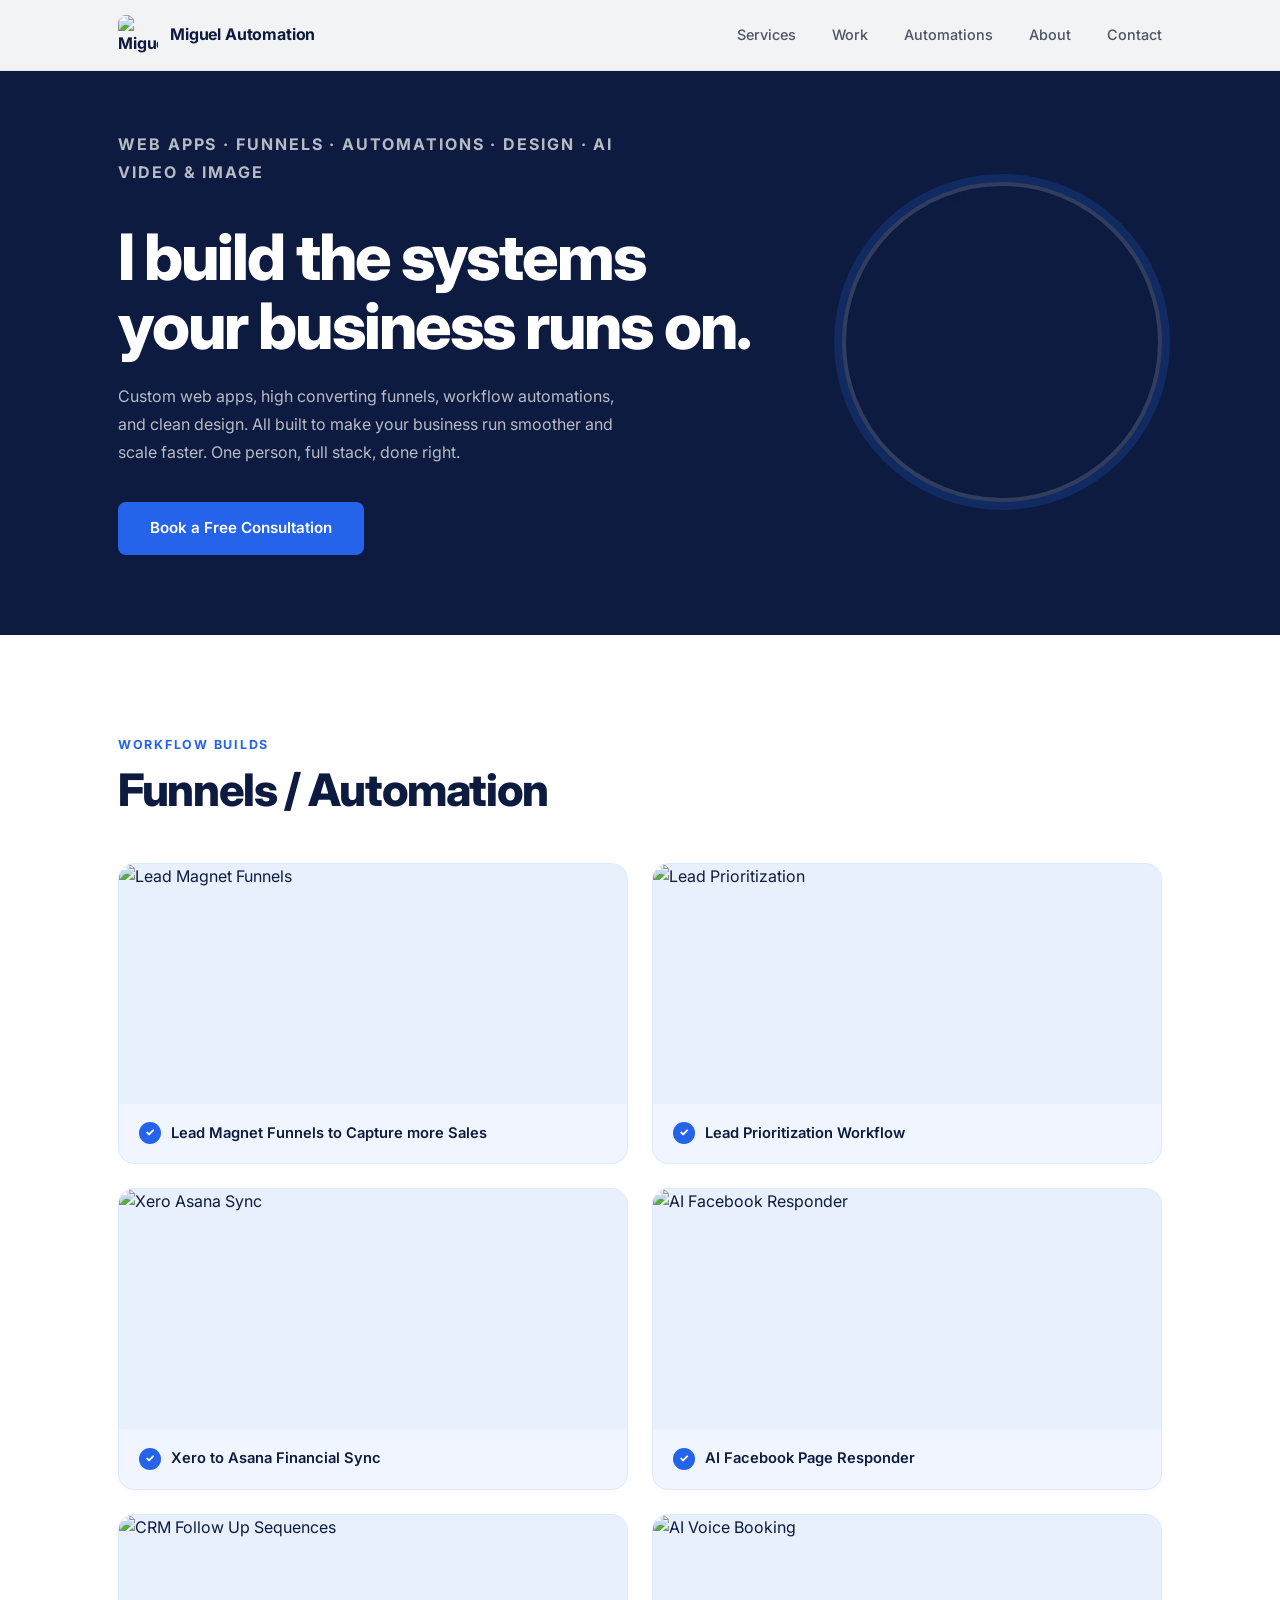
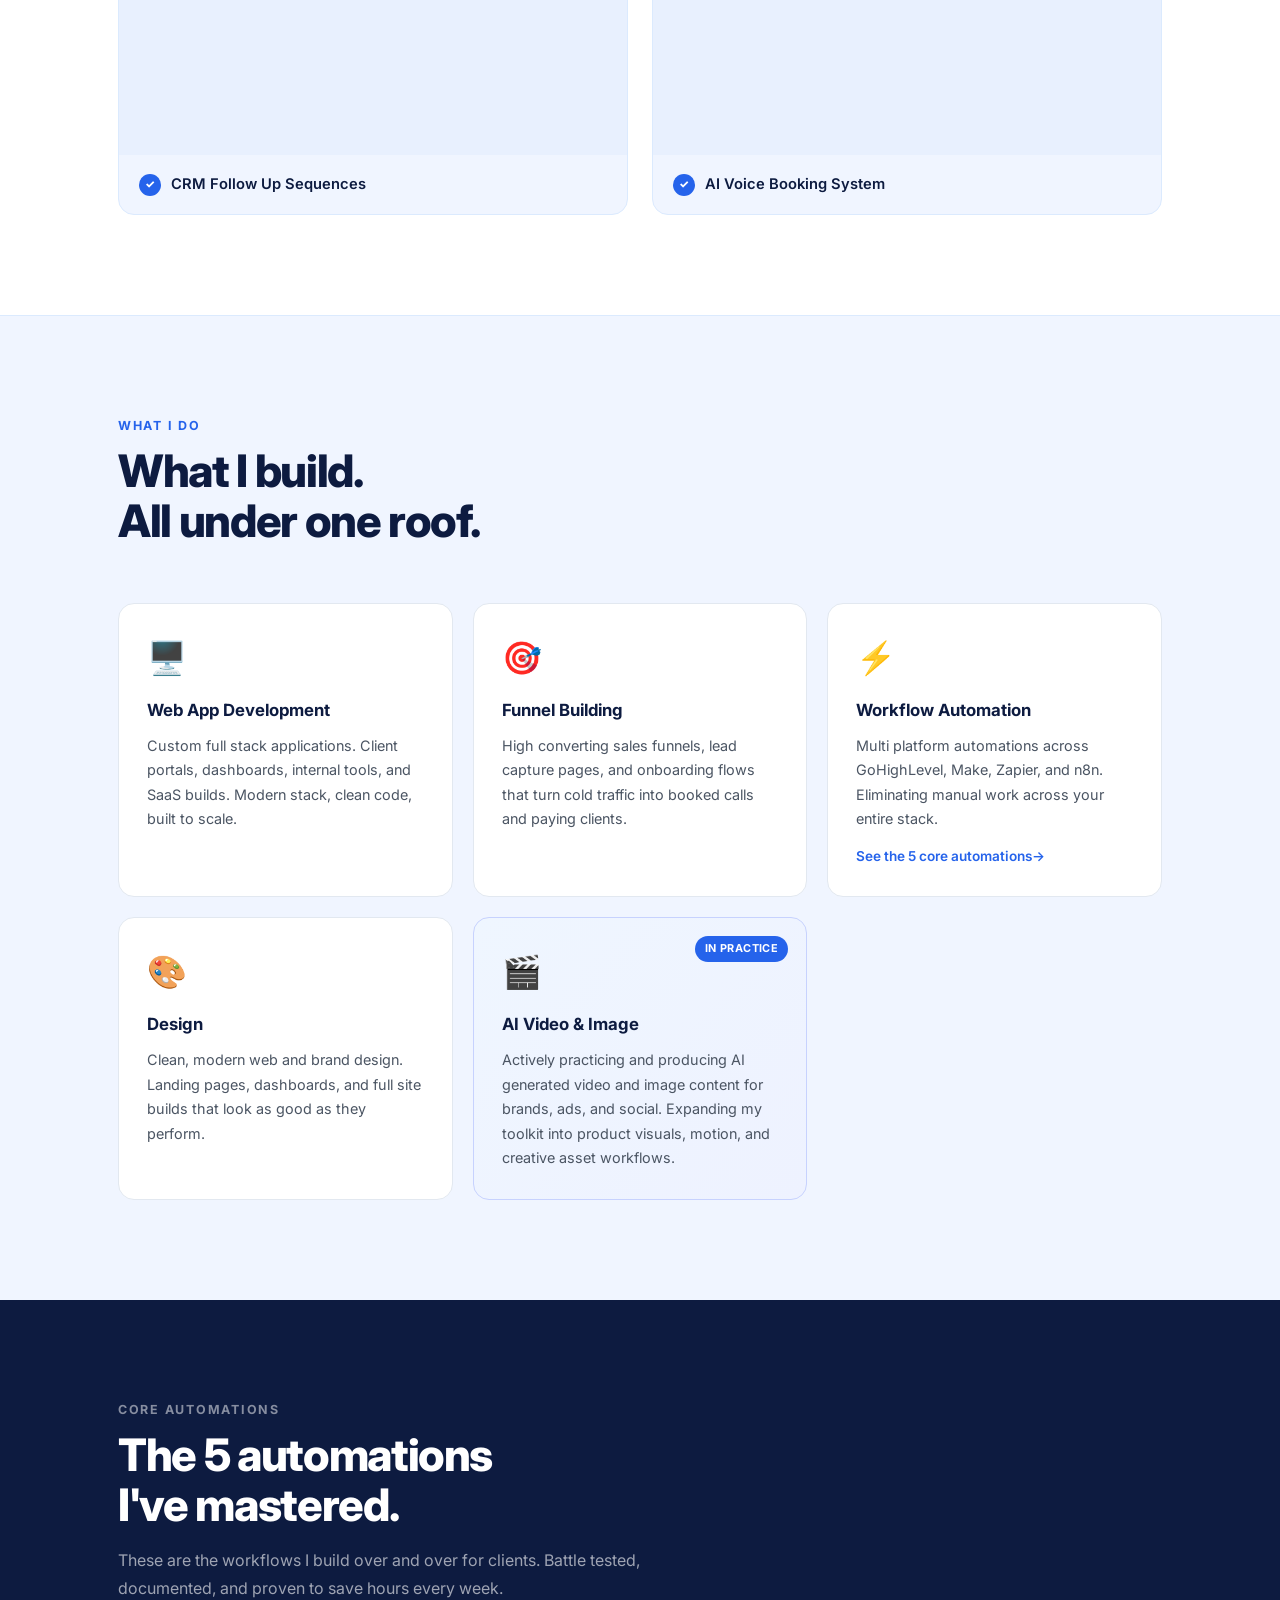
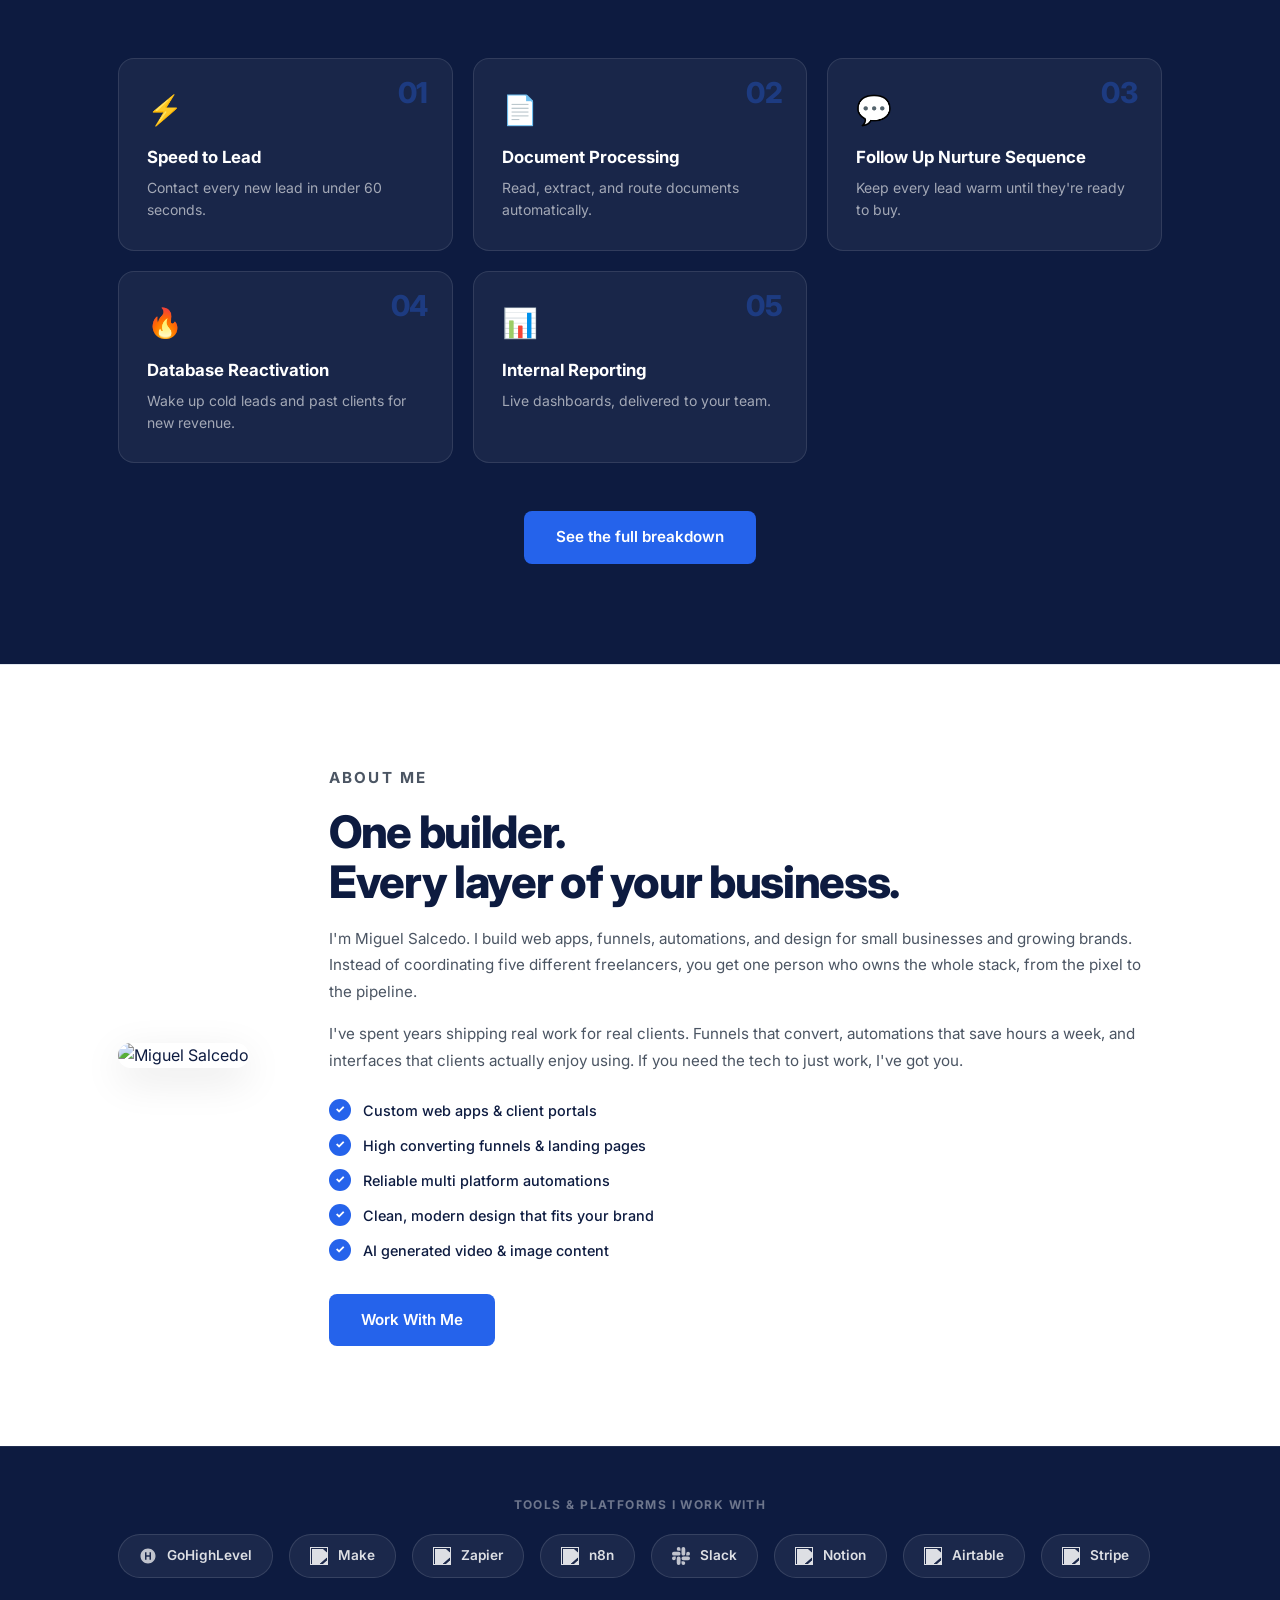
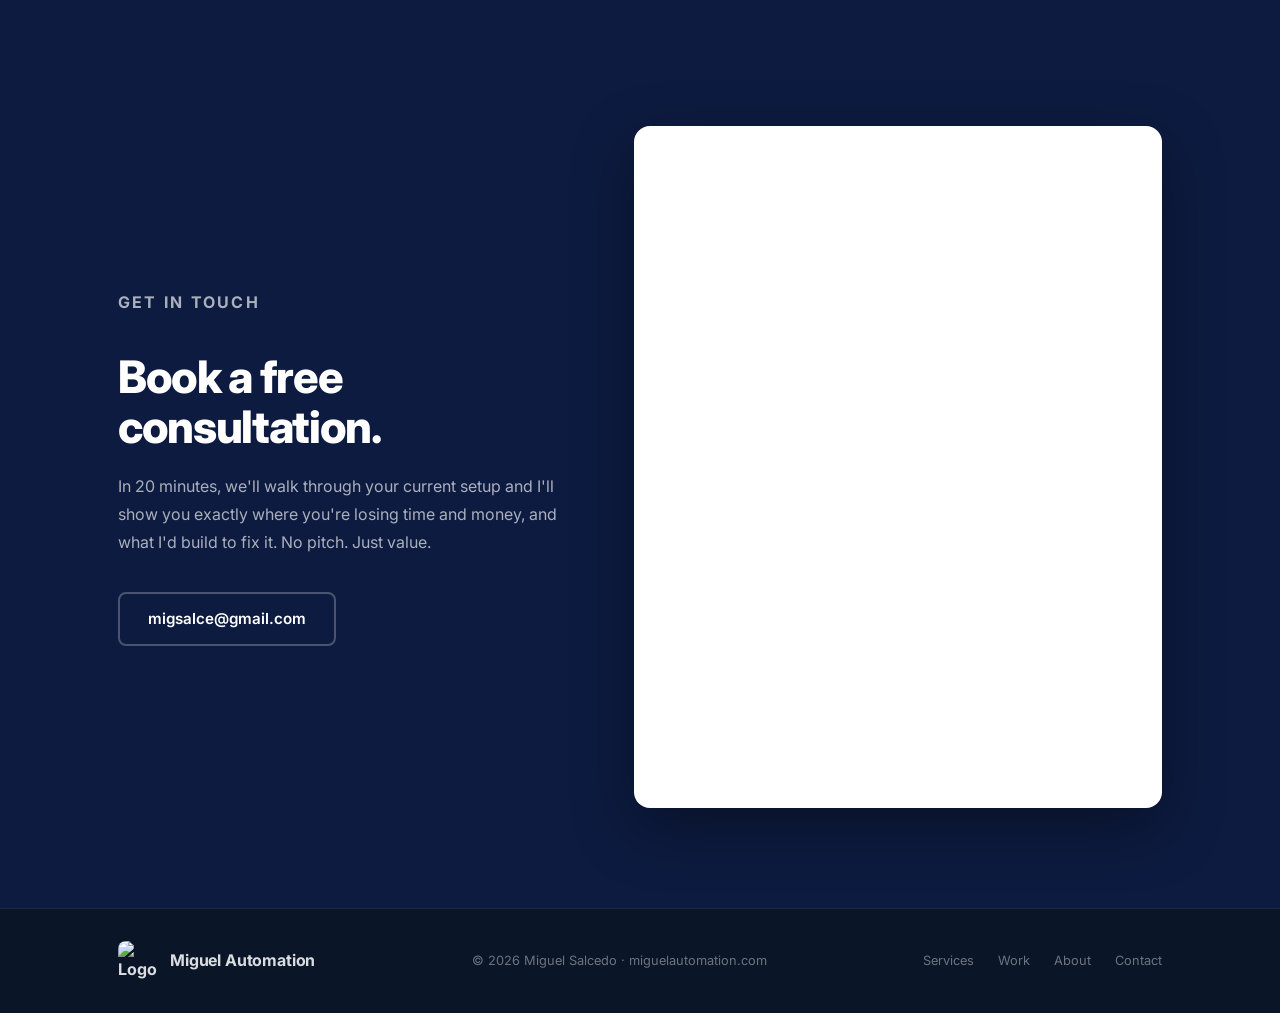
==== commit 3541aee6: "Add Core Automations showcase section to home page New section between services and about, on dark n" ====
--- a/index.html
+++ b/index.html
@@ -160,6 +160,52 @@
           <h3>AI Video &amp; Image</h3>
           <p>Actively practicing and producing AI generated video and image content for brands, ads, and social. Expanding my toolkit into product visuals, motion, and creative asset workflows.</p>
         </div>
+      </div>
+    </div>
+  </section>
+
+  <!-- CORE AUTOMATIONS -->
+  <section id="core-automations" class="core-automations">
+    <div class="container">
+      <p class="section-label-light">Core Automations</p>
+      <h2>The 5 automations<br>I've mastered.</h2>
+      <p class="ca-sub">These are the workflows I build over and over for clients. Battle tested, documented, and proven to save hours every week.</p>
+
+      <div class="ca-grid">
+        <a href="automations.html" class="ca-card">
+          <div class="ca-number">01</div>
+          <div class="ca-icon">⚡</div>
+          <h3>Speed to Lead</h3>
+          <p>Contact every new lead in under 60 seconds.</p>
+        </a>
+        <a href="automations.html" class="ca-card">
+          <div class="ca-number">02</div>
+          <div class="ca-icon">📄</div>
+          <h3>Document Processing</h3>
+          <p>Read, extract, and route documents automatically.</p>
+        </a>
+        <a href="automations.html" class="ca-card">
+          <div class="ca-number">03</div>
+          <div class="ca-icon">💬</div>
+          <h3>Follow Up Nurture Sequence</h3>
+          <p>Keep every lead warm until they're ready to buy.</p>
+        </a>
+        <a href="automations.html" class="ca-card">
+          <div class="ca-number">04</div>
+          <div class="ca-icon">🔥</div>
+          <h3>Database Reactivation</h3>
+          <p>Wake up cold leads and past clients for new revenue.</p>
+        </a>
+        <a href="automations.html" class="ca-card">
+          <div class="ca-number">05</div>
+          <div class="ca-icon">📊</div>
+          <h3>Internal Reporting</h3>
+          <p>Live dashboards, delivered to your team.</p>
+        </a>
+      </div>
+
+      <div class="ca-cta">
+        <a href="automations.html" class="btn-primary">See the full breakdown</a>
       </div>
     </div>
   </section>
--- a/style.css
+++ b/style.css
@@ -217,6 +217,39 @@
 .footer-links a { color: rgba(255,255,255,0.4); font-size: 0.8rem; text-decoration: none; transition: color 0.2s; }
 .footer-links a:hover { color: var(--white); }
 
+/* CORE AUTOMATIONS SECTION (on home page) */
+.core-automations { padding: 100px 0; background: var(--navy); }
+.core-automations h2 { color: var(--white); margin-bottom: 16px; }
+.ca-sub { color: rgba(255,255,255,0.6); font-size: 1rem; max-width: 620px; margin-bottom: 56px; line-height: 1.75; }
+.ca-grid {
+  display: grid; grid-template-columns: repeat(3, 1fr); gap: 20px;
+  margin-bottom: 48px;
+}
+.ca-card {
+  background: rgba(255,255,255,0.05);
+  border: 1px solid rgba(255,255,255,0.1);
+  border-radius: 16px; padding: 28px;
+  transition: border-color 0.25s, transform 0.25s, background 0.25s;
+  position: relative; display: flex; flex-direction: column; gap: 8px;
+  text-decoration: none;
+}
+.ca-card:hover {
+  border-color: var(--blue); transform: translateY(-4px);
+  background: rgba(37,99,235,0.08);
+}
+.ca-number {
+  position: absolute; top: 20px; right: 24px;
+  font-size: 1.8rem; font-weight: 800; color: rgba(37,99,235,0.35);
+  letter-spacing: -0.02em; line-height: 1;
+}
+.ca-icon { font-size: 1.8rem; margin-bottom: 6px; }
+.ca-card h3 {
+  font-size: 1.05rem; font-weight: 700; color: var(--white);
+  line-height: 1.3; padding-right: 40px;
+}
+.ca-card p { color: rgba(255,255,255,0.6); font-size: 0.875rem; line-height: 1.6; }
+.ca-cta { text-align: center; }
+
 /* PAGE HERO (single-column, for subpages) */
 .page-hero { max-width: 780px; position: relative; z-index: 1; }
 .page-hero h1 {
@@ -284,6 +317,7 @@
   .services-grid { grid-template-columns: repeat(2, 1fr); }
   .work-grid { grid-template-columns: 1fr; }
   .contact-grid { grid-template-columns: 1fr; gap: 40px; }
+  .ca-grid { grid-template-columns: repeat(2, 1fr); }
 }
 @media (max-width: 600px) {
   nav ul { display: none; }
@@ -293,4 +327,5 @@
   .auto-card { padding: 28px 24px; }
   .auto-number { top: 22px; right: 24px; font-size: 2.2rem; }
   .auto-card h2 { font-size: 1.3rem; padding-right: 40px; }
-}
+  .ca-grid { grid-template-columns: 1fr; }
+}
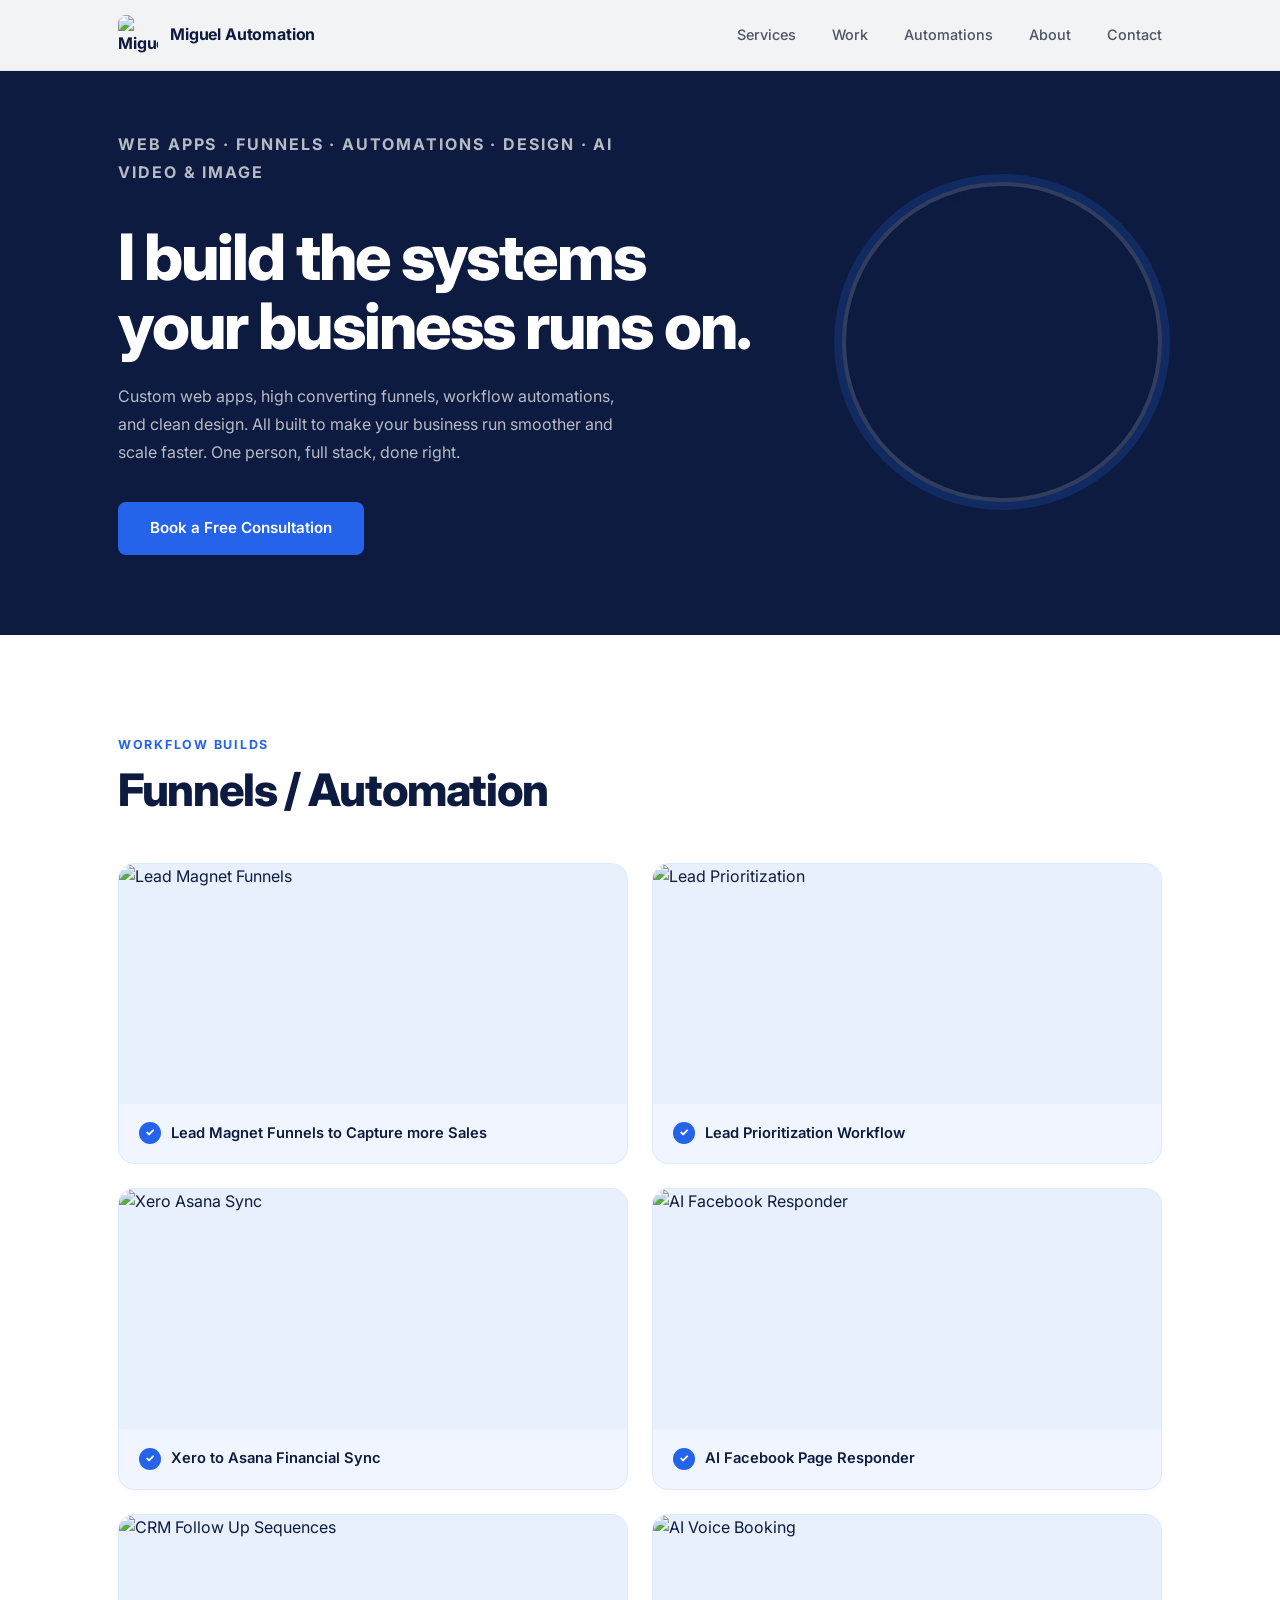
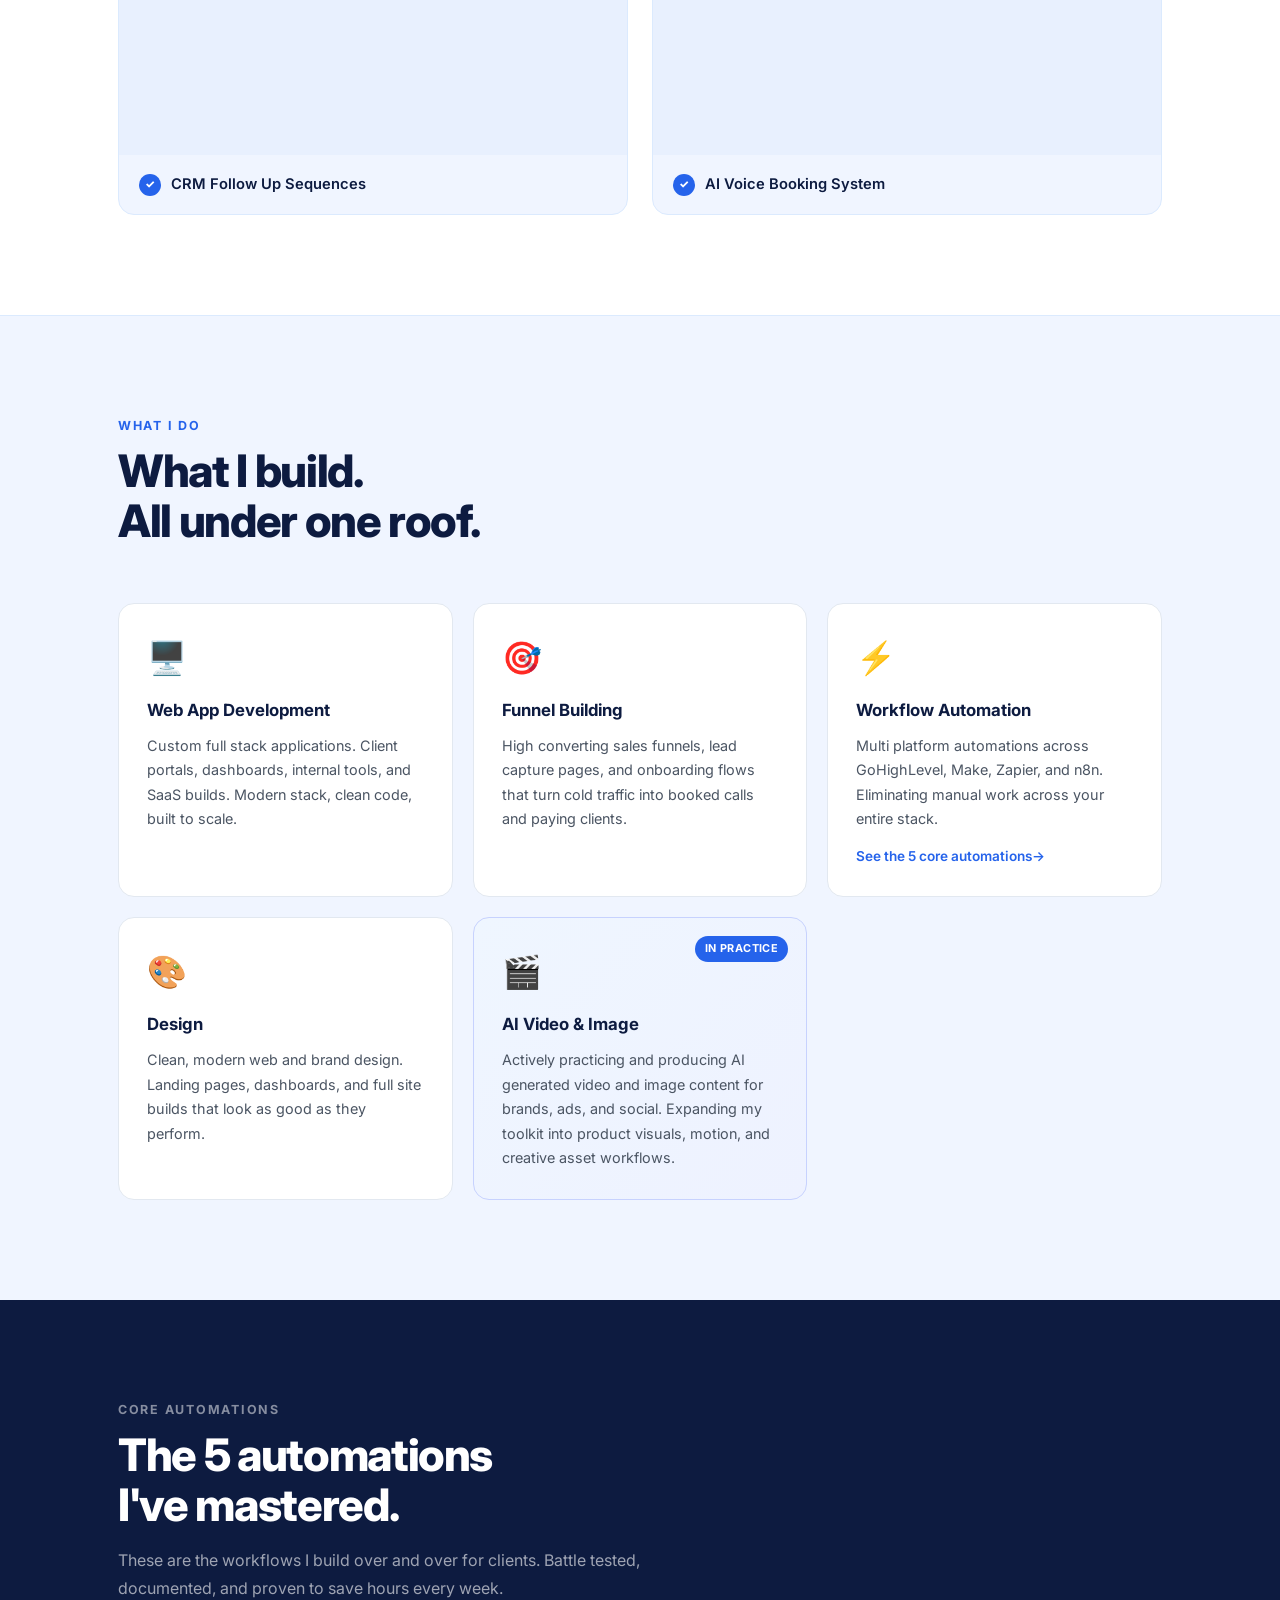
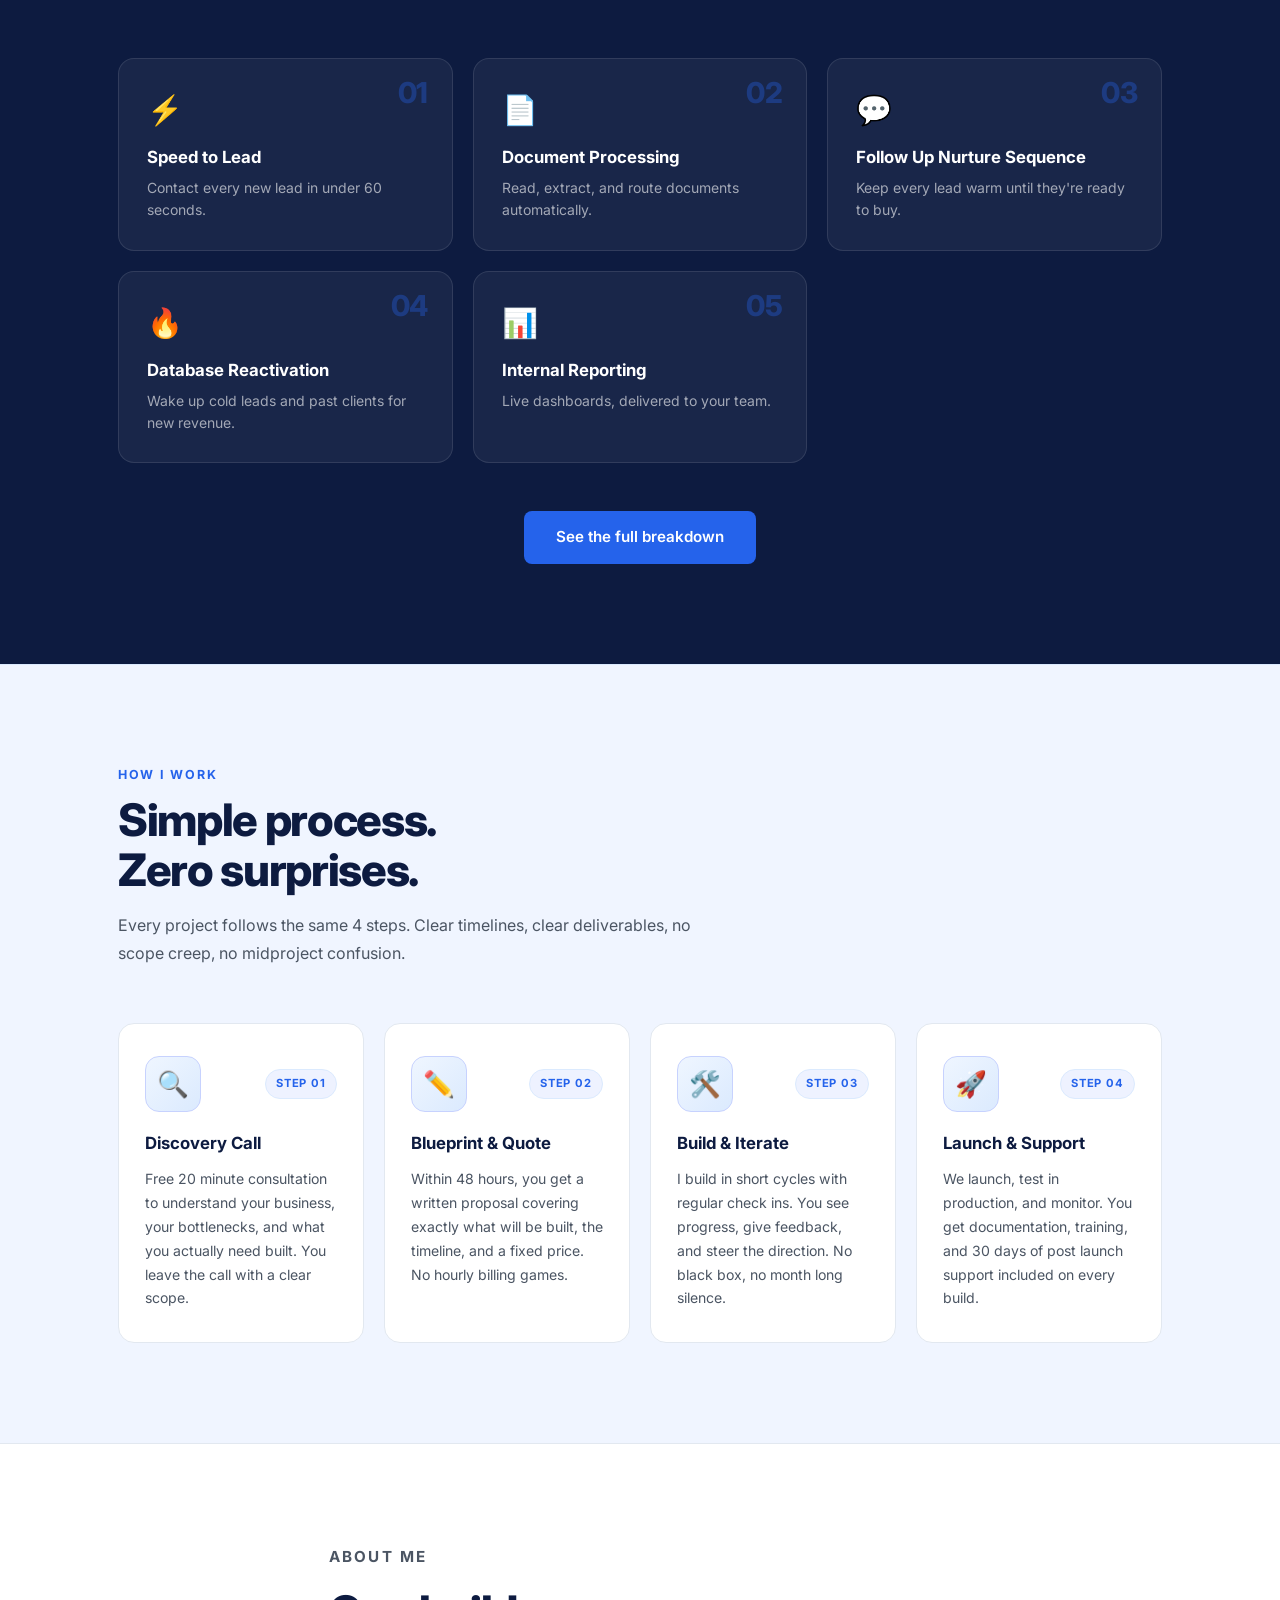
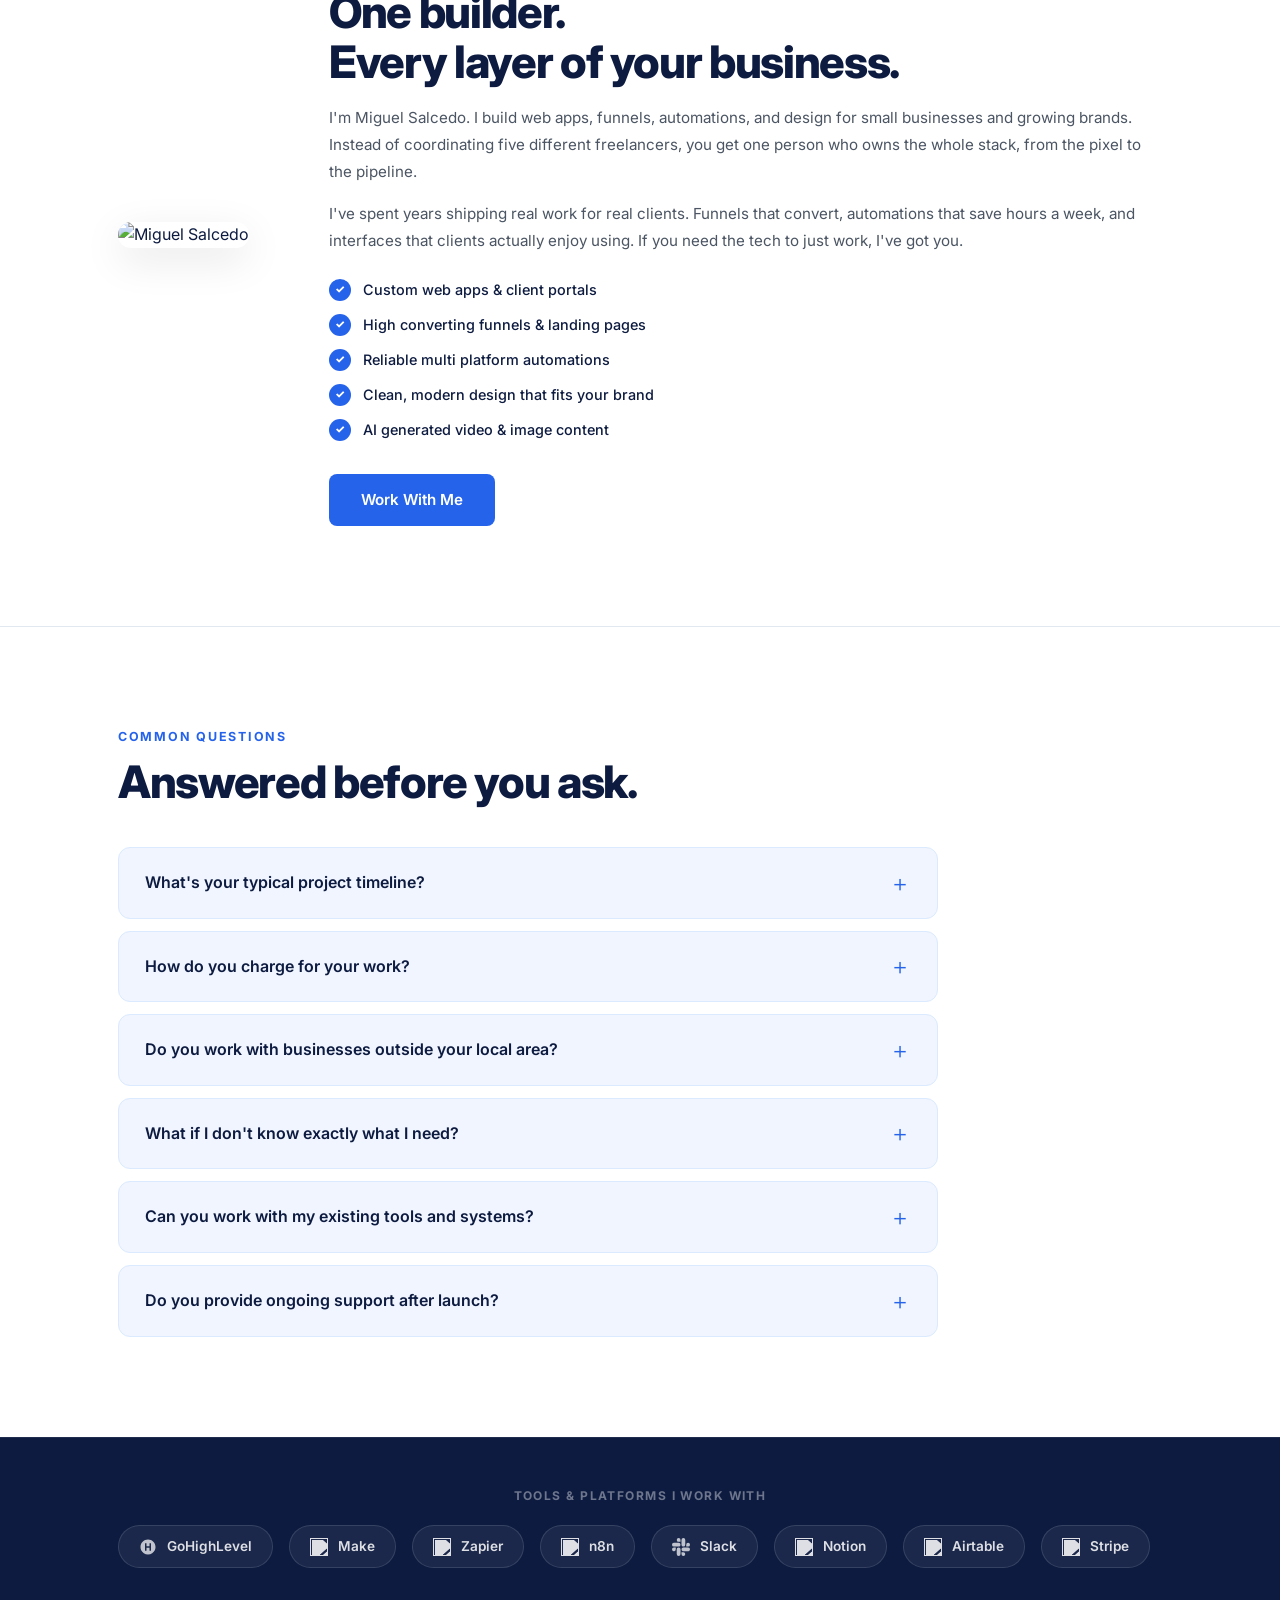
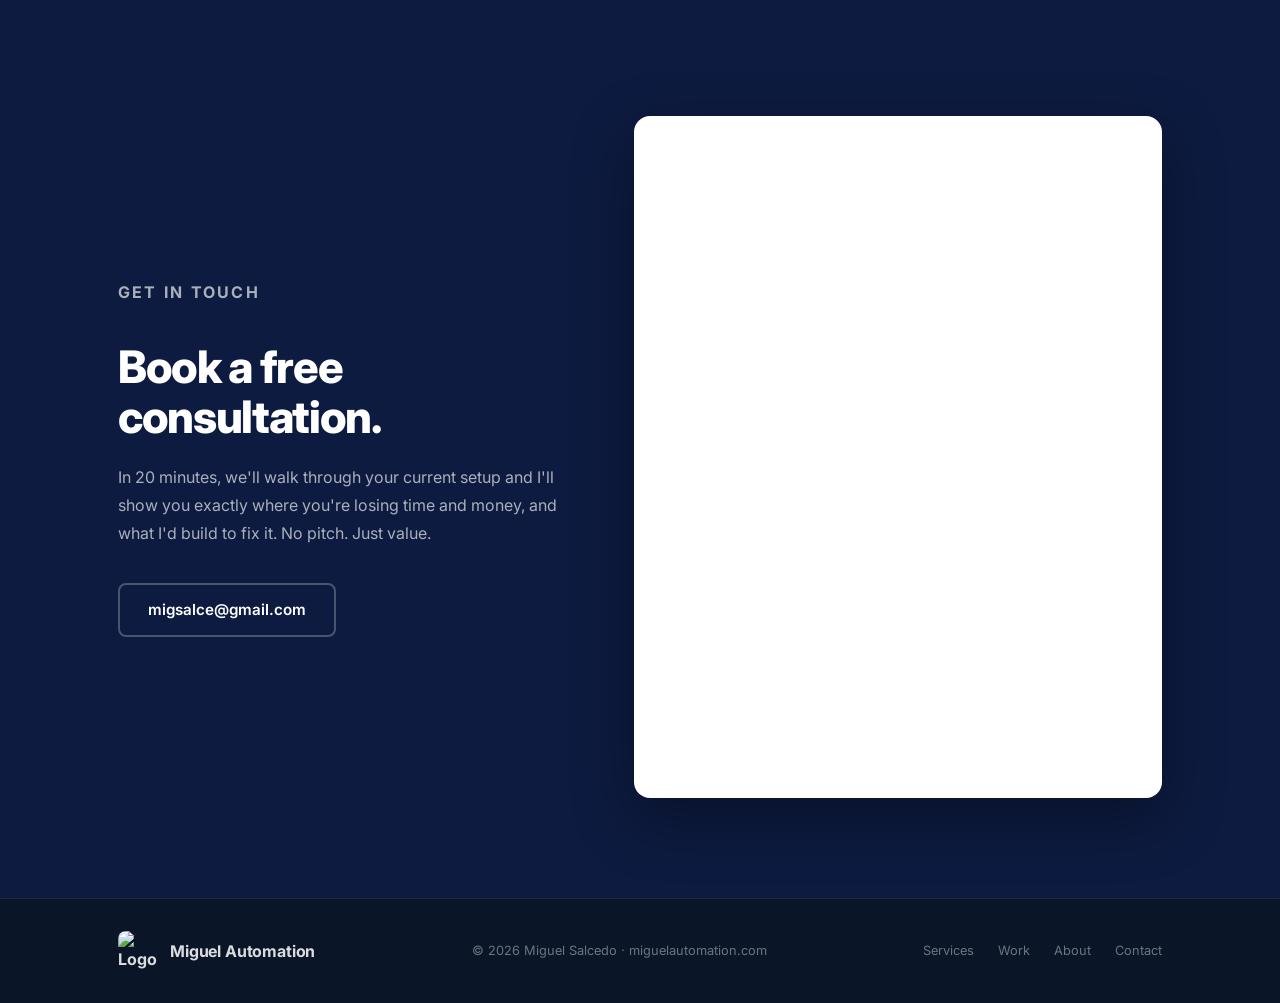
==== commit 1977c790: "Add process section, FAQ accordion, and scroll fade-in animations New sections: - How I Work: 4-step" ====
--- a/index.html
+++ b/index.html
@@ -210,6 +210,50 @@
     </div>
   </section>
 
+  <!-- HOW I WORK -->
+  <section id="process" class="process">
+    <div class="container">
+      <p class="section-label">How I Work</p>
+      <h2>Simple process.<br>Zero surprises.</h2>
+      <p class="process-sub">Every project follows the same 4 steps. Clear timelines, clear deliverables, no scope creep, no midproject confusion.</p>
+
+      <div class="process-grid">
+        <div class="process-card">
+          <div class="process-icon-wrap">
+            <div class="process-icon">🔍</div>
+            <div class="process-step">Step 01</div>
+          </div>
+          <h3>Discovery Call</h3>
+          <p>Free 20 minute consultation to understand your business, your bottlenecks, and what you actually need built. You leave the call with a clear scope.</p>
+        </div>
+        <div class="process-card">
+          <div class="process-icon-wrap">
+            <div class="process-icon">✏️</div>
+            <div class="process-step">Step 02</div>
+          </div>
+          <h3>Blueprint &amp; Quote</h3>
+          <p>Within 48 hours, you get a written proposal covering exactly what will be built, the timeline, and a fixed price. No hourly billing games.</p>
+        </div>
+        <div class="process-card">
+          <div class="process-icon-wrap">
+            <div class="process-icon">🛠️</div>
+            <div class="process-step">Step 03</div>
+          </div>
+          <h3>Build &amp; Iterate</h3>
+          <p>I build in short cycles with regular check ins. You see progress, give feedback, and steer the direction. No black box, no month long silence.</p>
+        </div>
+        <div class="process-card">
+          <div class="process-icon-wrap">
+            <div class="process-icon">🚀</div>
+            <div class="process-step">Step 04</div>
+          </div>
+          <h3>Launch &amp; Support</h3>
+          <p>We launch, test in production, and monitor. You get documentation, training, and 30 days of post launch support included on every build.</p>
+        </div>
+      </div>
+    </div>
+  </section>
+
   <!-- ABOUT -->
   <section id="about" class="about">
     <div class="container about-grid">
@@ -229,6 +273,76 @@
           <div class="av"><span class="check-icon">✓</span> AI generated video &amp; image content</div>
         </div>
         <a href="#contact" class="btn-primary">Work With Me</a>
+      </div>
+    </div>
+  </section>
+
+  <!-- FAQ -->
+  <section id="faq" class="faq">
+    <div class="container">
+      <p class="section-label">Common Questions</p>
+      <h2>Answered before you ask.</h2>
+
+      <div class="faq-list">
+        <details class="faq-item">
+          <summary>
+            <span>What's your typical project timeline?</span>
+            <span class="faq-chevron">＋</span>
+          </summary>
+          <div class="faq-answer">
+            <p>Most builds ship within 2 to 4 weeks. Simple funnels and single automations are usually done in 5 to 10 days. Larger web app builds run 4 to 8 weeks depending on scope. You get a firm timeline in your quote before we start.</p>
+          </div>
+        </details>
+
+        <details class="faq-item">
+          <summary>
+            <span>How do you charge for your work?</span>
+            <span class="faq-chevron">＋</span>
+          </summary>
+          <div class="faq-answer">
+            <p>Fixed price per project. You get a written quote after the discovery call and that number does not change unless you add new scope. For ongoing clients I also offer monthly retainers for continuous automation and app work.</p>
+          </div>
+        </details>
+
+        <details class="faq-item">
+          <summary>
+            <span>Do you work with businesses outside your local area?</span>
+            <span class="faq-chevron">＋</span>
+          </summary>
+          <div class="faq-answer">
+            <p>Yes. Most of my work is fully remote. I collaborate with clients across timezones using Slack, Loom, and scheduled calls. Location is not a factor.</p>
+          </div>
+        </details>
+
+        <details class="faq-item">
+          <summary>
+            <span>What if I don't know exactly what I need?</span>
+            <span class="faq-chevron">＋</span>
+          </summary>
+          <div class="faq-answer">
+            <p>That is what the free 20 minute consultation is for. Bring the problem, I bring the solutions. Most clients walk out of that call with 2 or 3 clear options and a rough sense of what each would cost.</p>
+          </div>
+        </details>
+
+        <details class="faq-item">
+          <summary>
+            <span>Can you work with my existing tools and systems?</span>
+            <span class="faq-chevron">＋</span>
+          </summary>
+          <div class="faq-answer">
+            <p>Almost always. I work across GoHighLevel, Make, Zapier, n8n, WordPress, Stripe, Airtable, Notion, Slack, Google Workspace, and most modern web frameworks. If your stack is not listed, ask and I will tell you honestly.</p>
+          </div>
+        </details>
+
+        <details class="faq-item">
+          <summary>
+            <span>Do you provide ongoing support after launch?</span>
+            <span class="faq-chevron">＋</span>
+          </summary>
+          <div class="faq-answer">
+            <p>Every build includes 30 days of post launch support for bugs, tweaks, and questions. After that, you can either self manage using the documentation I provide, or continue with a monthly support retainer.</p>
+          </div>
+        </details>
       </div>
     </div>
   </section>
@@ -323,13 +437,32 @@
       minWidth: 200.00,
       scale: 1.00,
       scaleMobile: 1.00,
-      color: 0x2563eb,        /* blue dots & lines — matches your brand blue */
-      backgroundColor: 0x0d1b40, /* exact navy from your palette */
-      points: 9.00,           /* number of nodes */
-      maxDistance: 22.00,     /* connection reach between nodes */
-      spacing: 18.00,         /* spread of the network */
+      color: 0x2563eb,
+      backgroundColor: 0x0d1b40,
+      points: 9.00,
+      maxDistance: 22.00,
+      spacing: 18.00,
       showDots: true
     });
+
+    /* Scroll fade in animations */
+    (function() {
+      const targets = document.querySelectorAll(
+        '.work-card, .service-card, .ca-card, .process-card, .auto-card, .faq-item, .about-grid, .contact-grid'
+      );
+      targets.forEach(el => el.classList.add('fade-in-target'));
+
+      const io = new IntersectionObserver((entries) => {
+        entries.forEach(entry => {
+          if (entry.isIntersecting) {
+            entry.target.classList.add('fade-in-visible');
+            io.unobserve(entry.target);
+          }
+        });
+      }, { threshold: 0.12, rootMargin: '0px 0px -60px 0px' });
+
+      targets.forEach(el => io.observe(el));
+    })();
   </script>
 
 </body>
--- a/style.css
+++ b/style.css
@@ -217,6 +217,79 @@
 .footer-links a { color: rgba(255,255,255,0.4); font-size: 0.8rem; text-decoration: none; transition: color 0.2s; }
 .footer-links a:hover { color: var(--white); }
 
+/* SCROLL FADE IN ANIMATIONS */
+.fade-in-target {
+  opacity: 0; transform: translateY(24px);
+  transition: opacity 0.7s ease-out, transform 0.7s ease-out;
+  will-change: opacity, transform;
+}
+.fade-in-visible { opacity: 1; transform: translateY(0); }
+@media (prefers-reduced-motion: reduce) {
+  .fade-in-target { opacity: 1; transform: none; transition: none; }
+}
+
+/* HOW I WORK / PROCESS SECTION */
+.process { padding: 100px 0; background: var(--blue-card); border-top: 1px solid #dbeafe; }
+.process h2 { margin-bottom: 16px; }
+.process-sub { color: var(--muted); font-size: 1rem; max-width: 620px; margin-bottom: 56px; line-height: 1.75; }
+.process-grid { display: grid; grid-template-columns: repeat(4, 1fr); gap: 20px; }
+.process-card {
+  background: var(--white); border: 1px solid var(--border);
+  border-radius: 16px; padding: 32px 26px;
+  transition: transform 0.25s, border-color 0.25s, box-shadow 0.25s;
+  position: relative;
+}
+.process-card:hover {
+  transform: translateY(-6px); border-color: var(--blue);
+  box-shadow: 0 14px 40px rgba(37,99,235,0.14);
+}
+.process-icon-wrap {
+  display: flex; align-items: center; justify-content: space-between;
+  margin-bottom: 18px;
+}
+.process-icon {
+  width: 56px; height: 56px; border-radius: 14px;
+  background: linear-gradient(135deg, #eff6ff, #dbeafe);
+  display: flex; align-items: center; justify-content: center;
+  font-size: 1.6rem;
+  border: 1px solid #c7d2fe;
+}
+.process-step {
+  font-size: 0.7rem; font-weight: 700; letter-spacing: 0.08em;
+  color: var(--blue); text-transform: uppercase;
+  background: var(--blue-light); padding: 5px 10px; border-radius: 100px;
+  border: 1px solid #dbeafe;
+}
+.process-card h3 { font-size: 1.05rem; font-weight: 700; color: var(--navy); margin-bottom: 10px; }
+.process-card p { color: var(--muted); font-size: 0.88rem; line-height: 1.7; }
+
+/* FAQ ACCORDION */
+.faq { padding: 100px 0; background: var(--white); border-top: 1px solid var(--border); }
+.faq h2 { margin-bottom: 40px; max-width: 720px; }
+.faq-list { display: flex; flex-direction: column; gap: 12px; max-width: 820px; }
+.faq-item {
+  background: var(--blue-card); border: 1px solid #dbeafe;
+  border-radius: 12px; overflow: hidden;
+  transition: border-color 0.25s, box-shadow 0.25s;
+}
+.faq-item[open] { border-color: var(--blue); box-shadow: 0 6px 20px rgba(37,99,235,0.1); }
+.faq-item summary {
+  display: flex; justify-content: space-between; align-items: center;
+  padding: 22px 26px; cursor: pointer; list-style: none;
+  font-size: 1rem; font-weight: 600; color: var(--navy);
+  transition: background 0.2s;
+}
+.faq-item summary::-webkit-details-marker { display: none; }
+.faq-item summary:hover { background: rgba(37,99,235,0.04); }
+.faq-chevron {
+  font-size: 1.4rem; font-weight: 300; color: var(--blue);
+  transition: transform 0.3s ease;
+  line-height: 1; margin-left: 20px; flex-shrink: 0;
+}
+.faq-item[open] .faq-chevron { transform: rotate(45deg); }
+.faq-answer { padding: 0 26px 24px; }
+.faq-answer p { color: var(--muted); font-size: 0.95rem; line-height: 1.75; }
+
 /* CORE AUTOMATIONS SECTION (on home page) */
 .core-automations { padding: 100px 0; background: var(--navy); }
 .core-automations h2 { color: var(--white); margin-bottom: 16px; }
@@ -318,6 +391,7 @@
   .work-grid { grid-template-columns: 1fr; }
   .contact-grid { grid-template-columns: 1fr; gap: 40px; }
   .ca-grid { grid-template-columns: repeat(2, 1fr); }
+  .process-grid { grid-template-columns: repeat(2, 1fr); }
 }
 @media (max-width: 600px) {
   nav ul { display: none; }
@@ -328,4 +402,7 @@
   .auto-number { top: 22px; right: 24px; font-size: 2.2rem; }
   .auto-card h2 { font-size: 1.3rem; padding-right: 40px; }
   .ca-grid { grid-template-columns: 1fr; }
-}
+  .process-grid { grid-template-columns: 1fr; }
+  .faq-item summary { padding: 18px 20px; font-size: 0.95rem; }
+  .faq-answer { padding: 0 20px 20px; }
+}
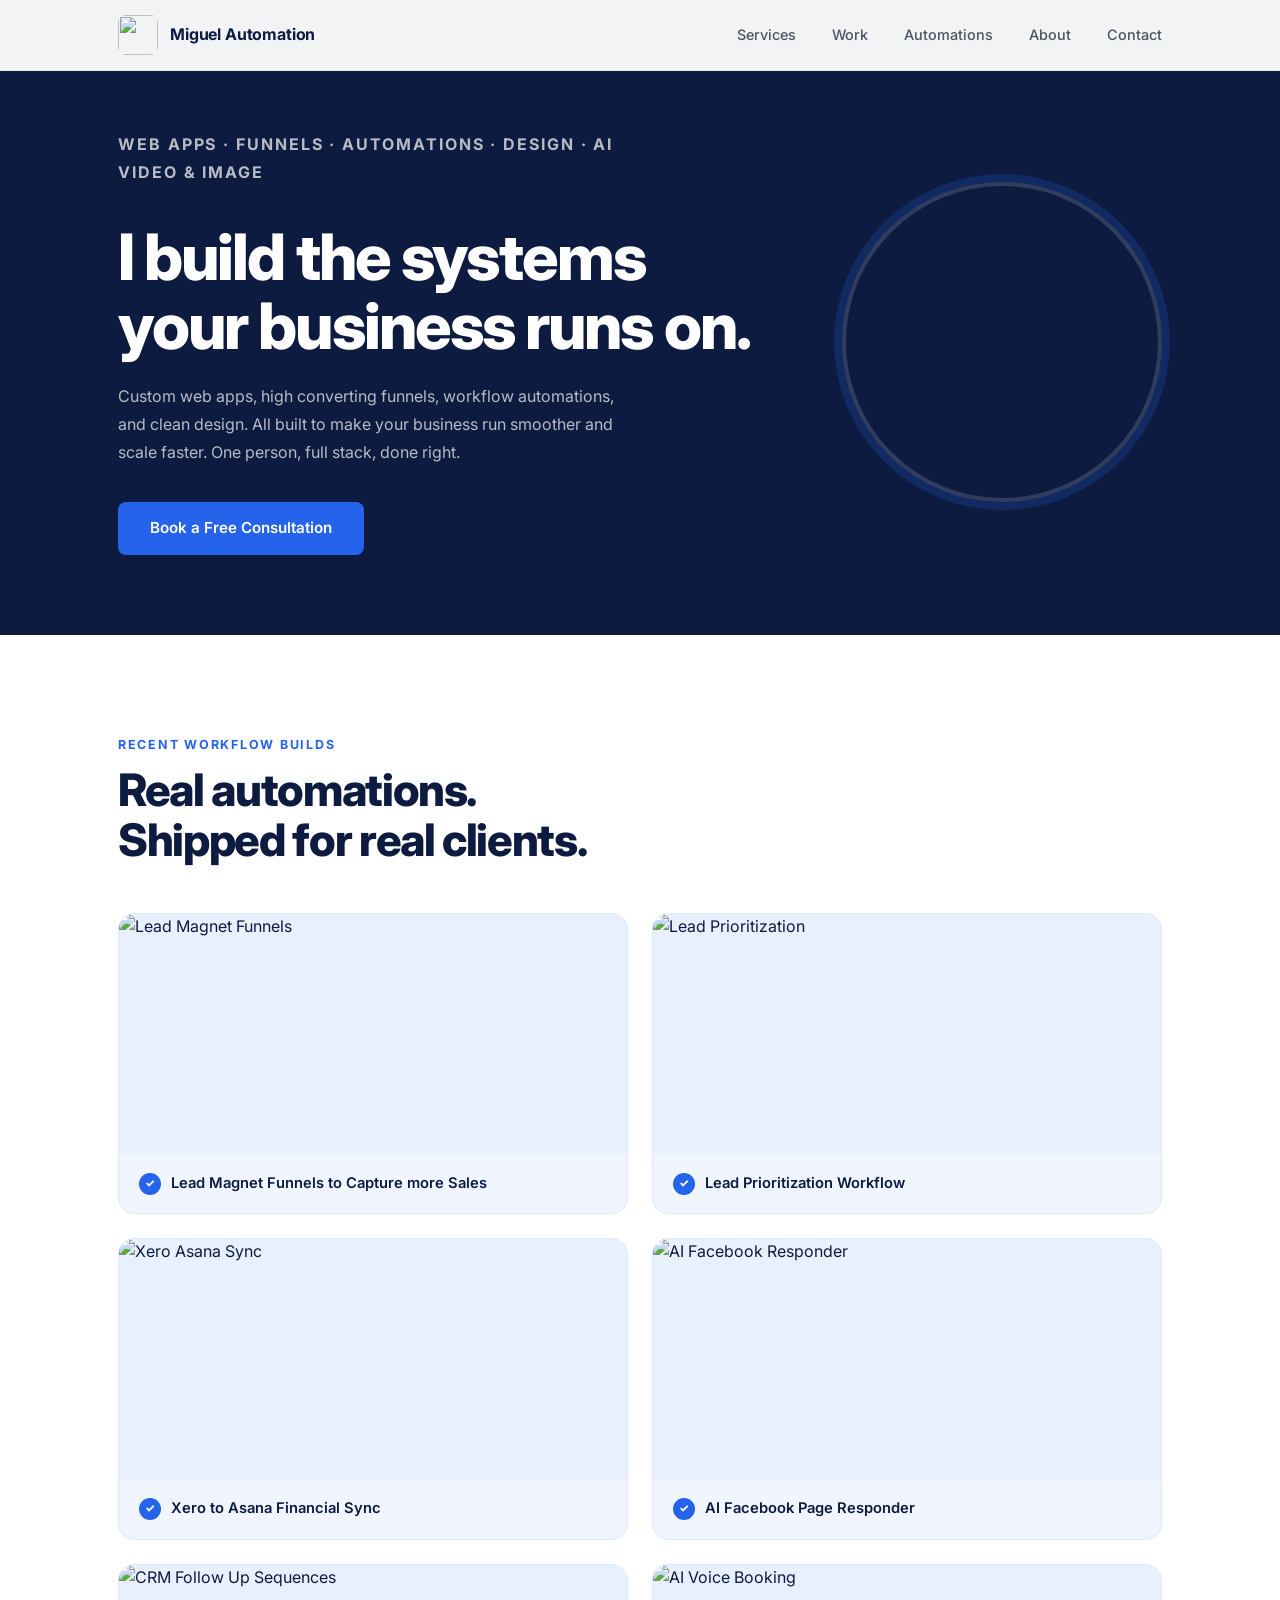
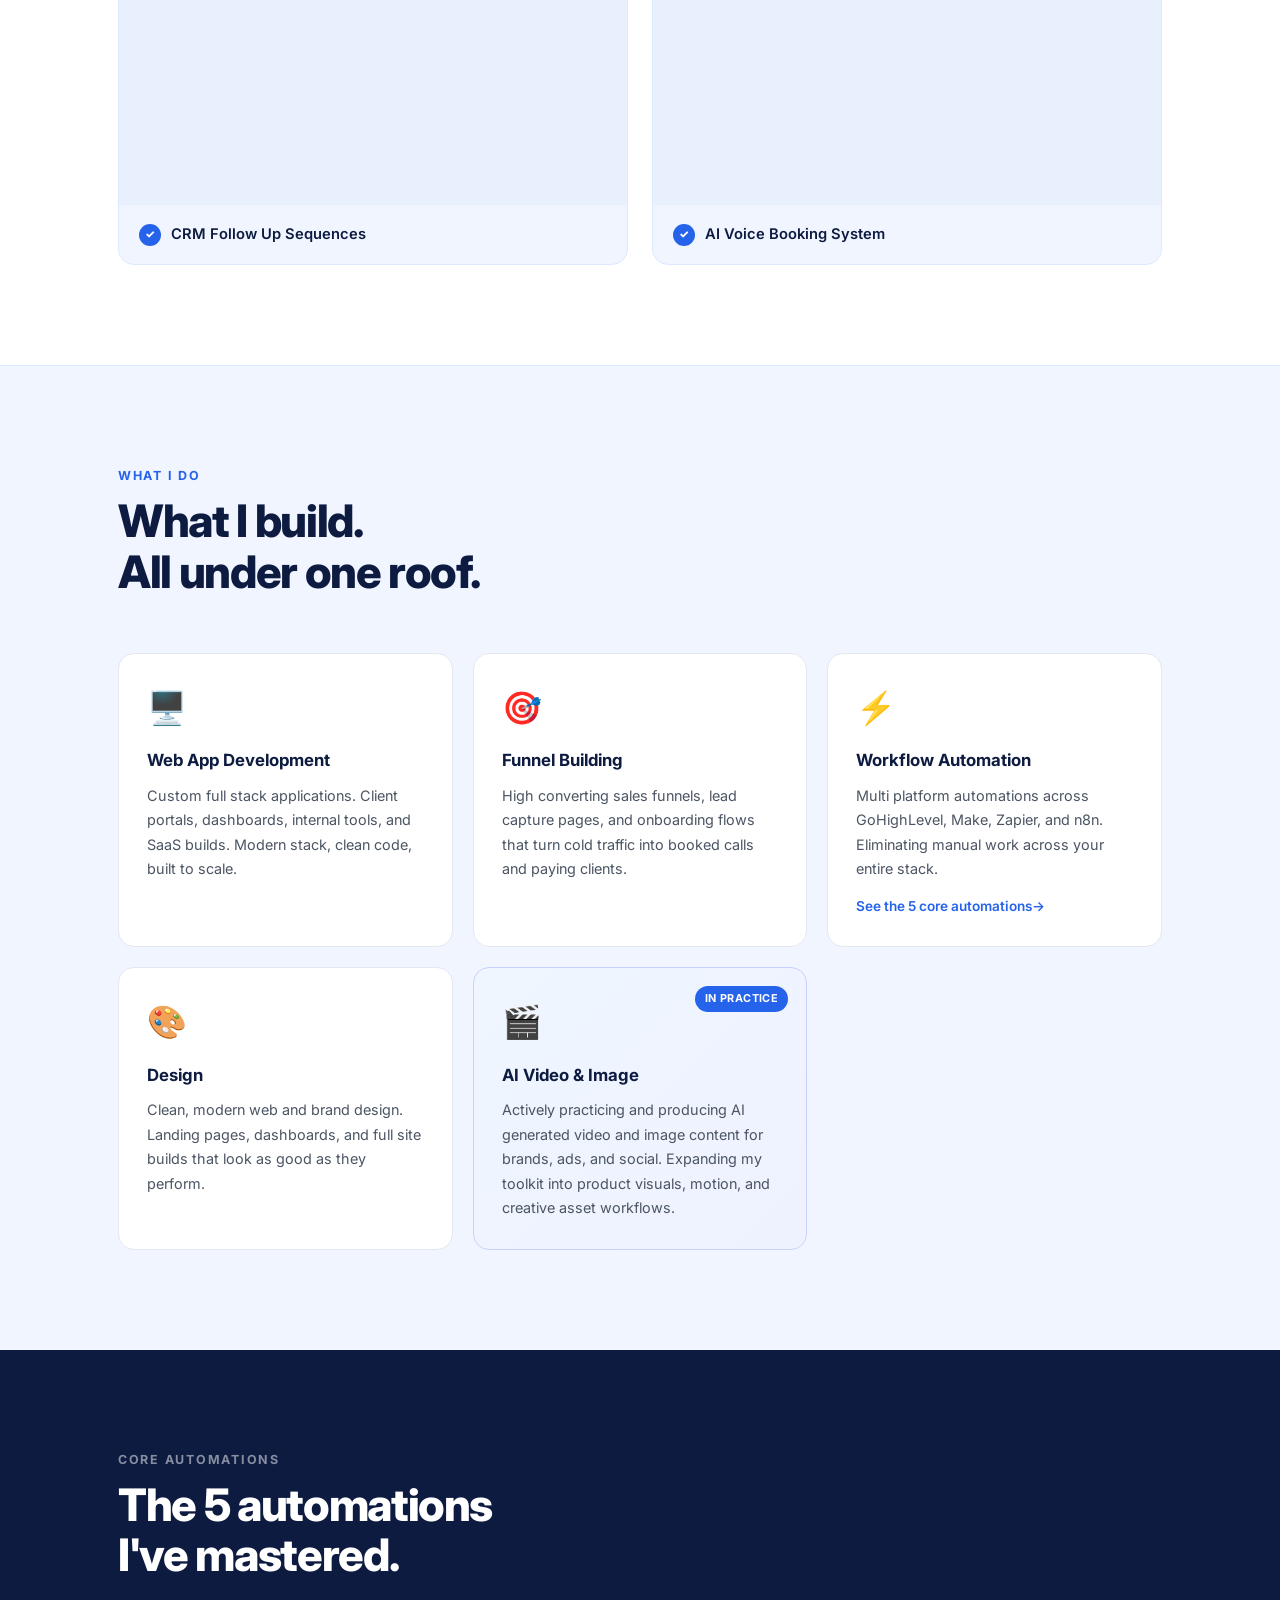
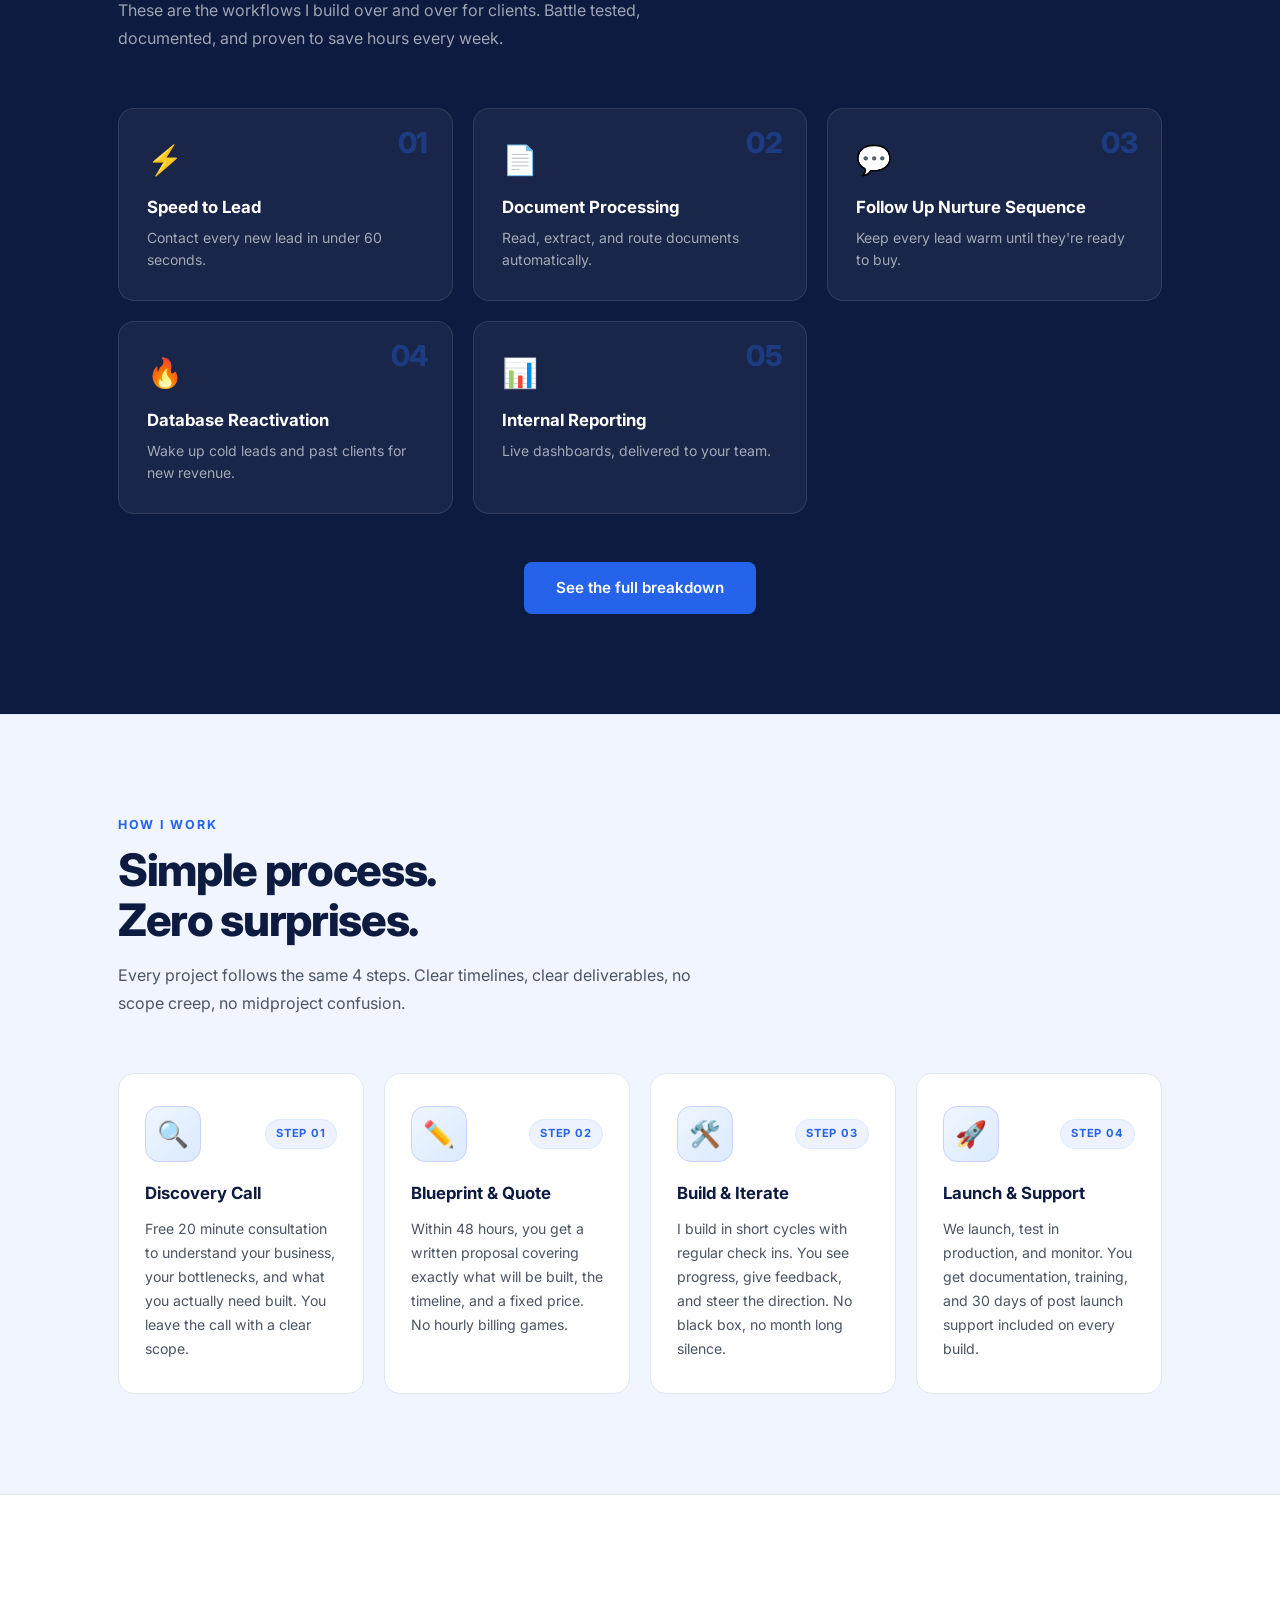
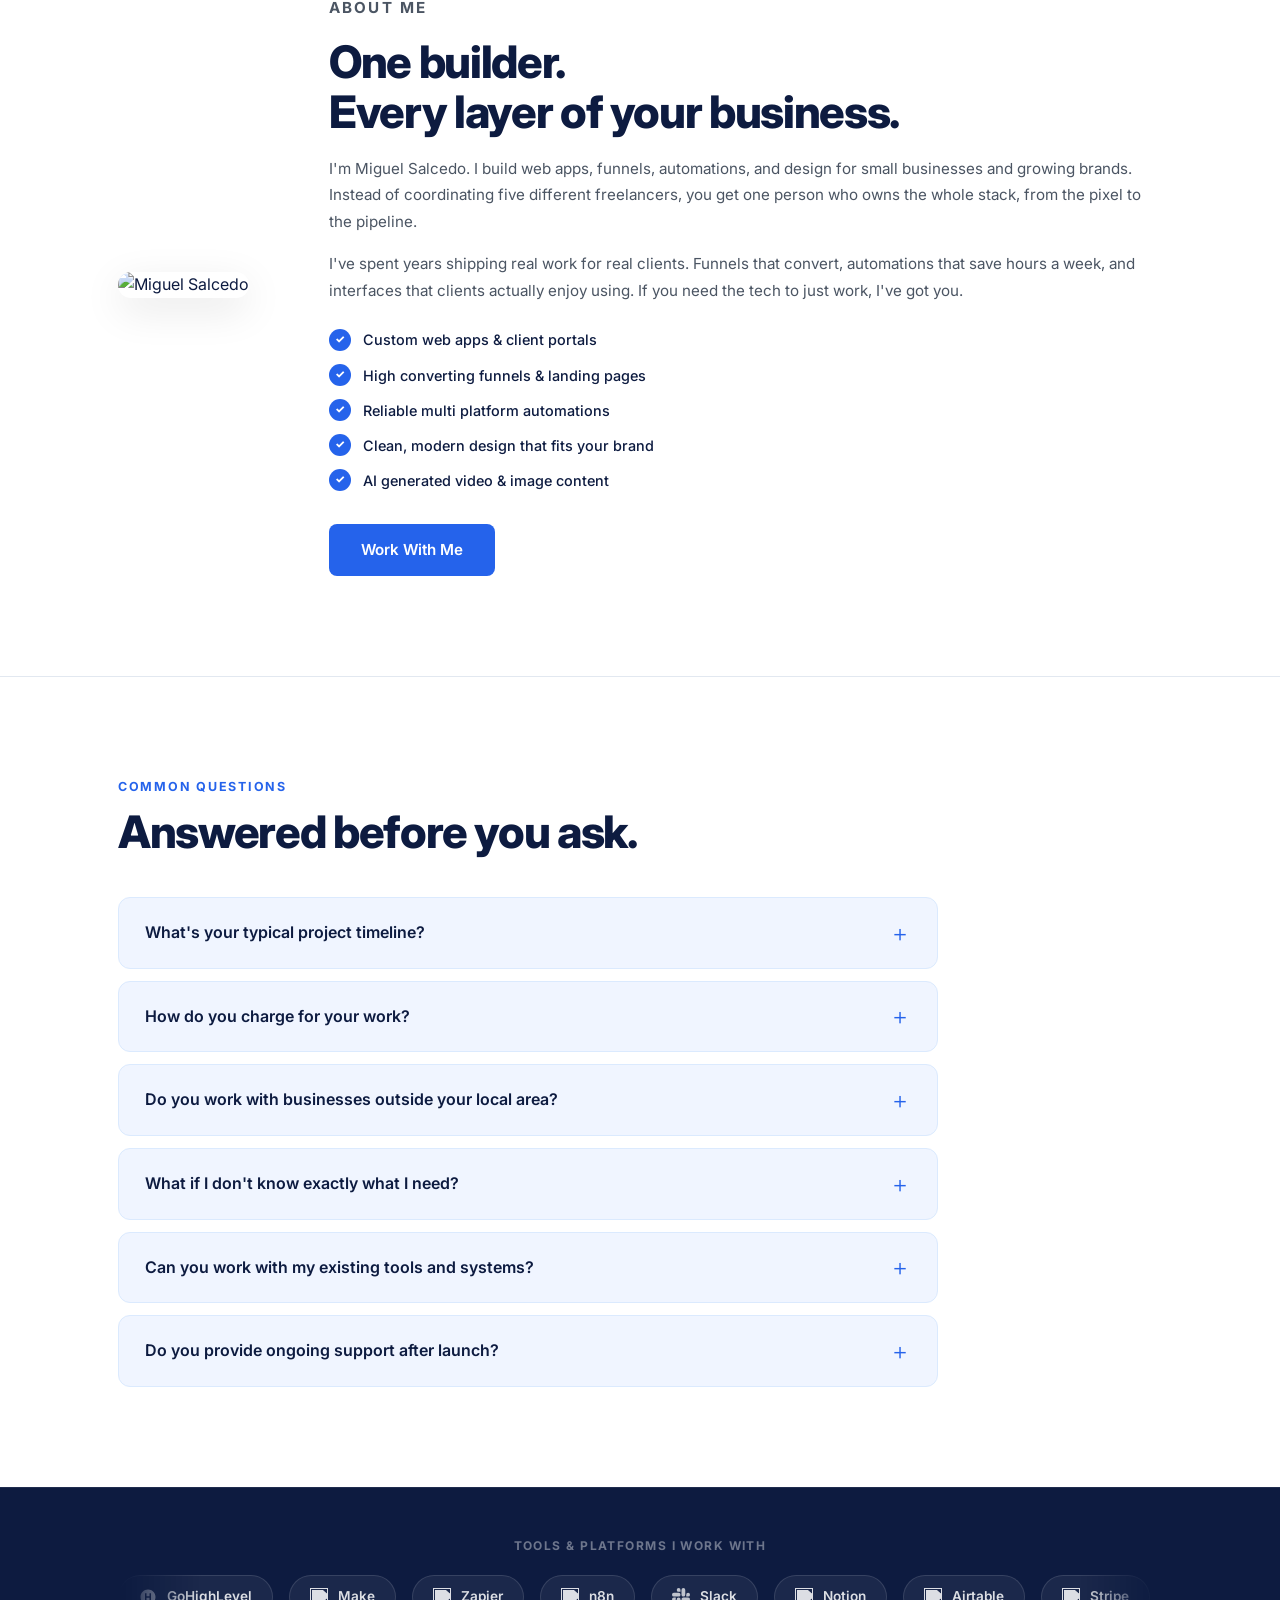
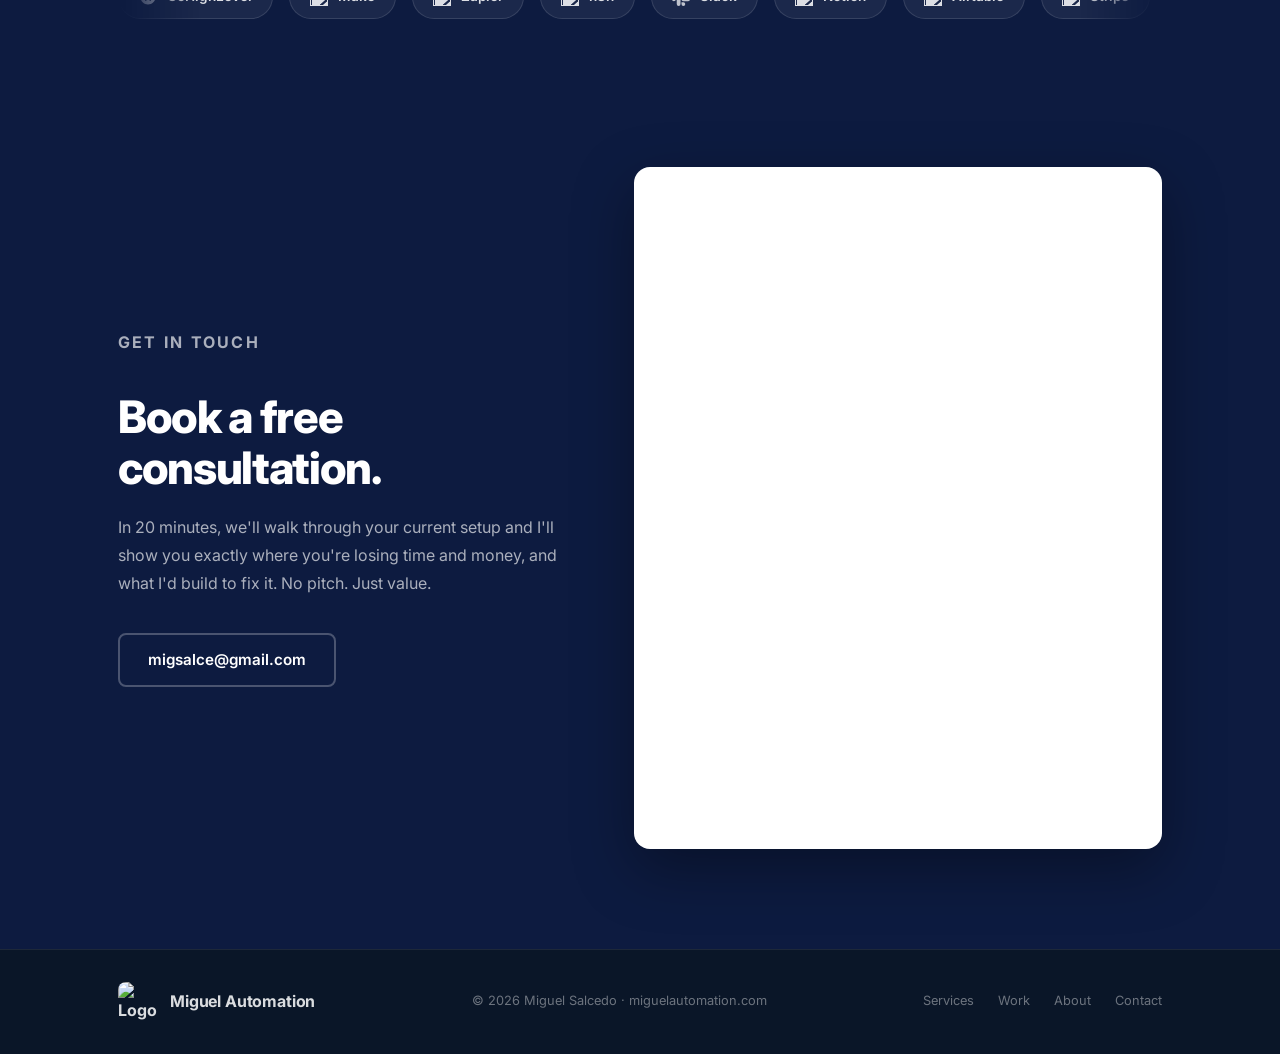
==== commit b4c92811: "Polish pass: SEO meta, accessibility, back-to-top, tool fade edges SEO & branding: - Favicon + apple" ====
--- a/index.html
+++ b/index.html
@@ -3,6 +3,22 @@
 <head>
   <meta charset="UTF-8" />
   <meta name="viewport" content="width=device-width, initial-scale=1.0" />
+  <meta name="description" content="Miguel Salcedo builds custom web apps, high converting funnels, workflow automations, and clean design for small businesses and growing brands. Book a free 20 minute consultation." />
+  <meta name="theme-color" content="#0d1b40" />
+  <link rel="canonical" href="https://miguelautomation.com/" />
+  <link rel="icon" type="image/jpeg" href="https://assets.cdn.filesafe.space/KxctVRUvvdhRZoBokoiv/media/699f795a753f15aff1038a9e.jpg" />
+  <link rel="apple-touch-icon" href="https://assets.cdn.filesafe.space/KxctVRUvvdhRZoBokoiv/media/699f795a753f15aff1038a9e.jpg" />
+
+  <meta property="og:type" content="website" />
+  <meta property="og:url" content="https://miguelautomation.com/" />
+  <meta property="og:title" content="Miguel Salcedo · Web Apps, Funnels, Automations, Design" />
+  <meta property="og:description" content="One builder, every layer of your business. Custom web apps, high converting funnels, workflow automations, and clean design." />
+  <meta property="og:image" content="https://assets.cdn.filesafe.space/KxctVRUvvdhRZoBokoiv/media/699f2cf1ba06aeb6dcd5c576.jpg" />
+  <meta name="twitter:card" content="summary_large_image" />
+  <meta name="twitter:title" content="Miguel Salcedo · Web Apps, Funnels, Automations, Design" />
+  <meta name="twitter:description" content="One builder, every layer of your business. Book a free consultation." />
+  <meta name="twitter:image" content="https://assets.cdn.filesafe.space/KxctVRUvvdhRZoBokoiv/media/699f2cf1ba06aeb6dcd5c576.jpg" />
+
   <title>Miguel Salcedo · Web Apps · Funnels · Automations · Design · AI Video &amp; Image</title>
   <link rel="stylesheet" href="style.css" />
   <link href="https://fonts.googleapis.com/css2?family=Inter:wght@300;400;500;600;700;800&display=swap" rel="stylesheet" />
@@ -12,11 +28,13 @@
 </head>
 <body>
 
+  <a href="#main" class="skip-link">Skip to content</a>
+
   <!-- NAV -->
-  <nav>
+  <nav aria-label="Primary">
     <div class="nav-inner">
-      <a href="#" class="logo">
-        <img src="https://assets.cdn.filesafe.space/KxctVRUvvdhRZoBokoiv/media/699f795a753f15aff1038a9e.jpg" alt="Miguel Automation Logo" />
+      <a href="#" class="logo" aria-label="Miguel Automation home">
+        <img src="https://assets.cdn.filesafe.space/KxctVRUvvdhRZoBokoiv/media/699f795a753f15aff1038a9e.jpg" alt="" />
         Miguel Automation
       </a>
       <ul>
@@ -26,7 +44,7 @@
         <li><a href="#about">About</a></li>
         <li><a href="#contact">Contact</a></li>
       </ul>
-      <button class="menu-toggle" onclick="document.querySelector('.nav-mobile').classList.toggle('open')">
+      <button class="menu-toggle" aria-label="Toggle menu" aria-expanded="false" onclick="const m=document.querySelector('.nav-mobile');m.classList.toggle('open');this.setAttribute('aria-expanded',m.classList.contains('open'))">
         <span></span><span></span><span></span>
       </button>
     </div>
@@ -38,6 +56,8 @@
       <a href="#contact">Contact</a>
     </div>
   </nav>
+
+  <main id="main">
 
   <!-- HERO -->
   <section class="hero" id="vanta-hero">
@@ -59,8 +79,8 @@
   <!-- WORK -->
   <section id="work" class="work">
     <div class="container">
-      <p class="section-label">Workflow Builds</p>
-      <h2>Funnels / Automation</h2>
+      <p class="section-label">Recent Workflow Builds</p>
+      <h2>Real automations.<br>Shipped for real clients.</h2>
       <div class="work-grid">
 
         <div class="work-card">
@@ -410,6 +430,13 @@
     </div>
   </section>
 
+  </main>
+
+  <!-- BACK TO TOP -->
+  <button id="back-to-top" class="back-to-top" aria-label="Back to top" onclick="window.scrollTo({top:0,behavior:'smooth'})">
+    <span aria-hidden="true">↑</span>
+  </button>
+
   <!-- FOOTER -->
   <footer>
     <div class="container footer-inner">
@@ -463,6 +490,15 @@
 
       targets.forEach(el => io.observe(el));
     })();
+
+    /* Back to top button visibility */
+    (function() {
+      const btn = document.getElementById('back-to-top');
+      if (!btn) return;
+      const toggle = () => btn.classList.toggle('visible', window.scrollY > 600);
+      window.addEventListener('scroll', toggle, { passive: true });
+      toggle();
+    })();
   </script>
 
 </body>
--- a/style.css
+++ b/style.css
@@ -16,6 +16,40 @@
 html { scroll-behavior: smooth; }
 body { font-family: 'Inter', sans-serif; background: var(--white); color: var(--text); line-height: 1.6; overflow-x: hidden; }
 a { color: inherit; text-decoration: none; }
+::selection { background: var(--blue); color: var(--white); }
+
+/* SKIP LINK (accessibility) */
+.skip-link {
+  position: absolute; left: 12px; top: -60px;
+  background: var(--navy); color: var(--white);
+  padding: 12px 20px; border-radius: 8px;
+  font-weight: 600; font-size: 0.9rem;
+  z-index: 1000; transition: top 0.2s;
+}
+.skip-link:focus { top: 12px; outline: 3px solid var(--blue); }
+
+/* FOCUS STATES (keyboard nav) */
+a:focus-visible, button:focus-visible, summary:focus-visible, details:focus-visible {
+  outline: 3px solid var(--blue); outline-offset: 3px; border-radius: 4px;
+}
+.faq-item:focus-within { border-color: var(--blue); }
+
+/* BACK TO TOP BUTTON */
+.back-to-top {
+  position: fixed; bottom: 28px; right: 28px; z-index: 90;
+  width: 48px; height: 48px; border-radius: 50%;
+  background: var(--blue); color: var(--white); border: none;
+  font-size: 1.2rem; font-weight: 700; cursor: pointer;
+  box-shadow: 0 8px 24px rgba(37,99,235,0.4);
+  opacity: 0; visibility: hidden;
+  transform: translateY(10px);
+  transition: opacity 0.3s, transform 0.3s, visibility 0.3s, background 0.2s;
+}
+.back-to-top:hover { background: var(--blue2); }
+.back-to-top.visible { opacity: 1; visibility: visible; transform: translateY(0); }
+@media (max-width: 600px) {
+  .back-to-top { bottom: 20px; right: 20px; width: 44px; height: 44px; }
+}
 
 .container { max-width: 1100px; margin: 0 auto; padding: 0 28px; }
 
@@ -164,7 +198,11 @@
   text-transform: uppercase; letter-spacing: 0.12em;
   color: rgba(255,255,255,0.4); margin-bottom: 20px;
 }
-.tools-track { overflow: hidden; }
+.tools-track {
+  overflow: hidden;
+  mask-image: linear-gradient(to right, transparent, #000 8%, #000 92%, transparent);
+  -webkit-mask-image: linear-gradient(to right, transparent, #000 8%, #000 92%, transparent);
+}
 .tools-inner {
   display: flex; gap: 16px; width: max-content;
   animation: scroll-tools 90s linear infinite;
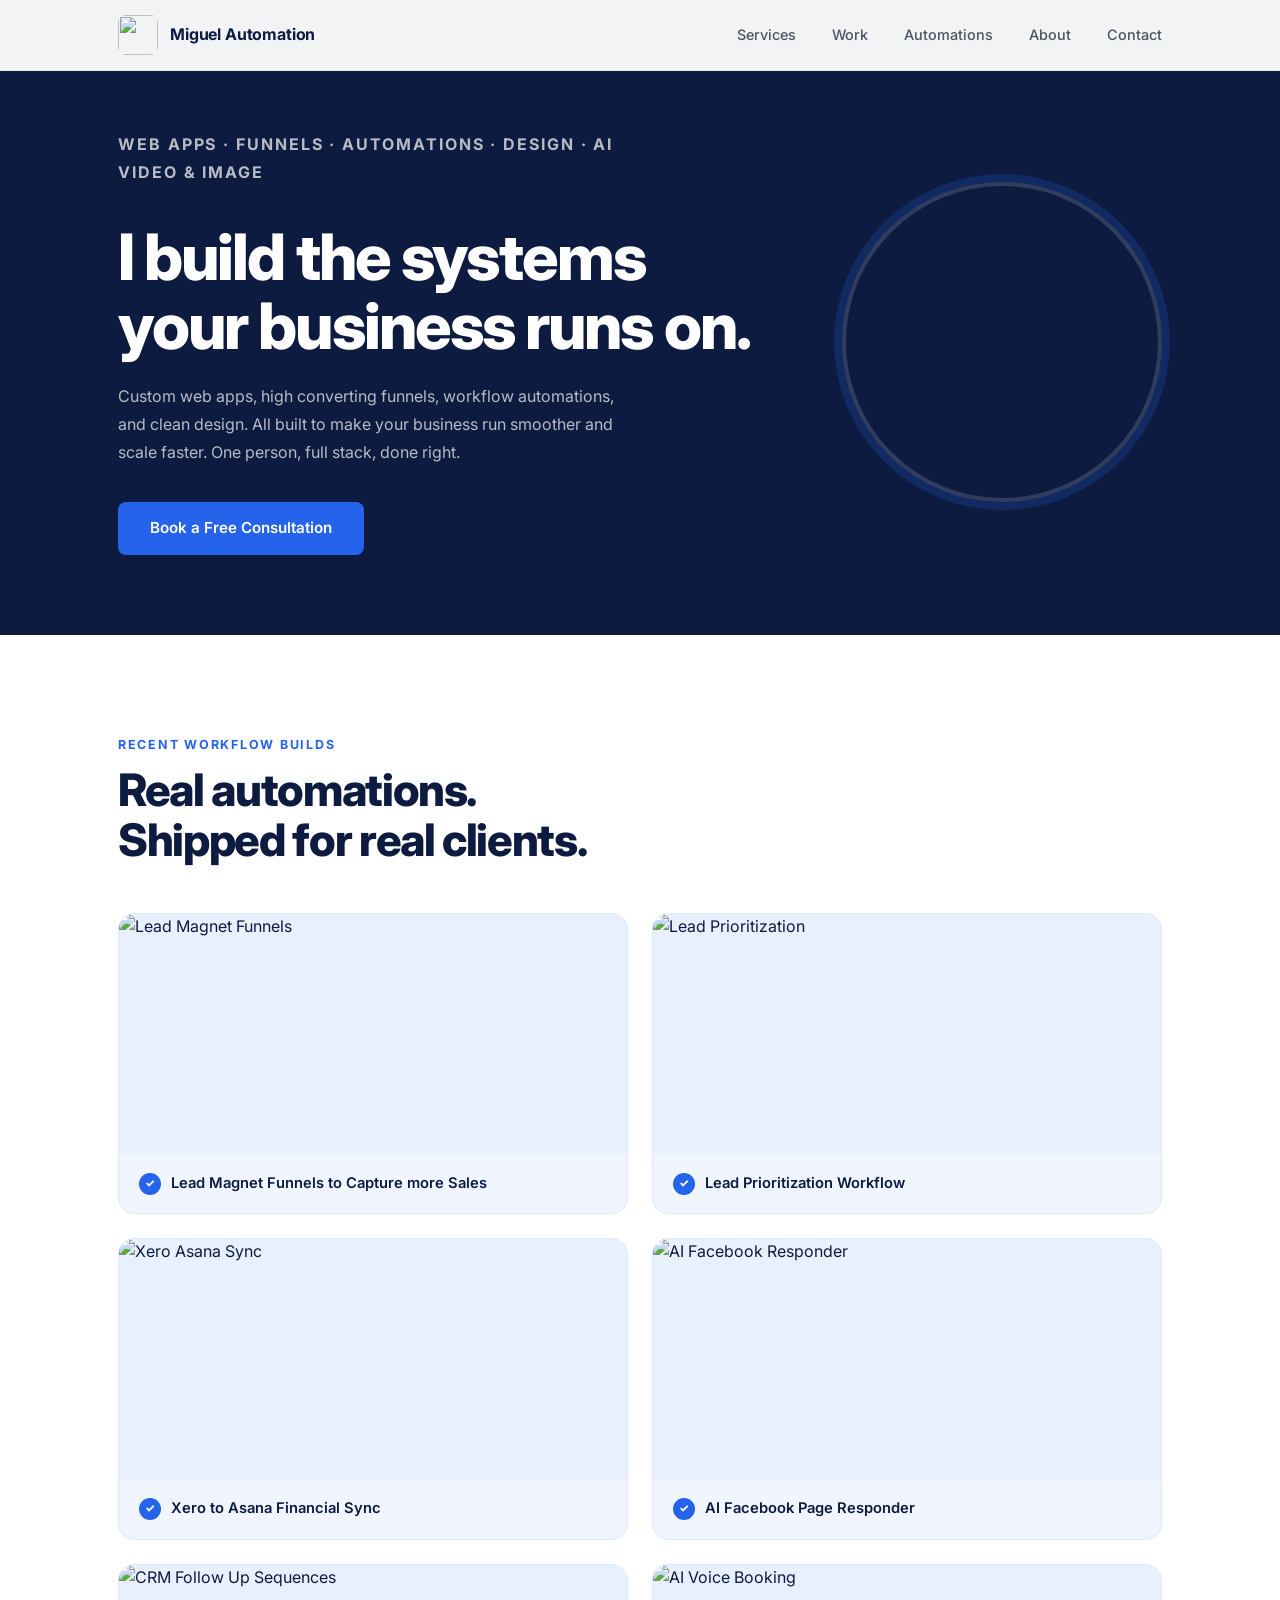
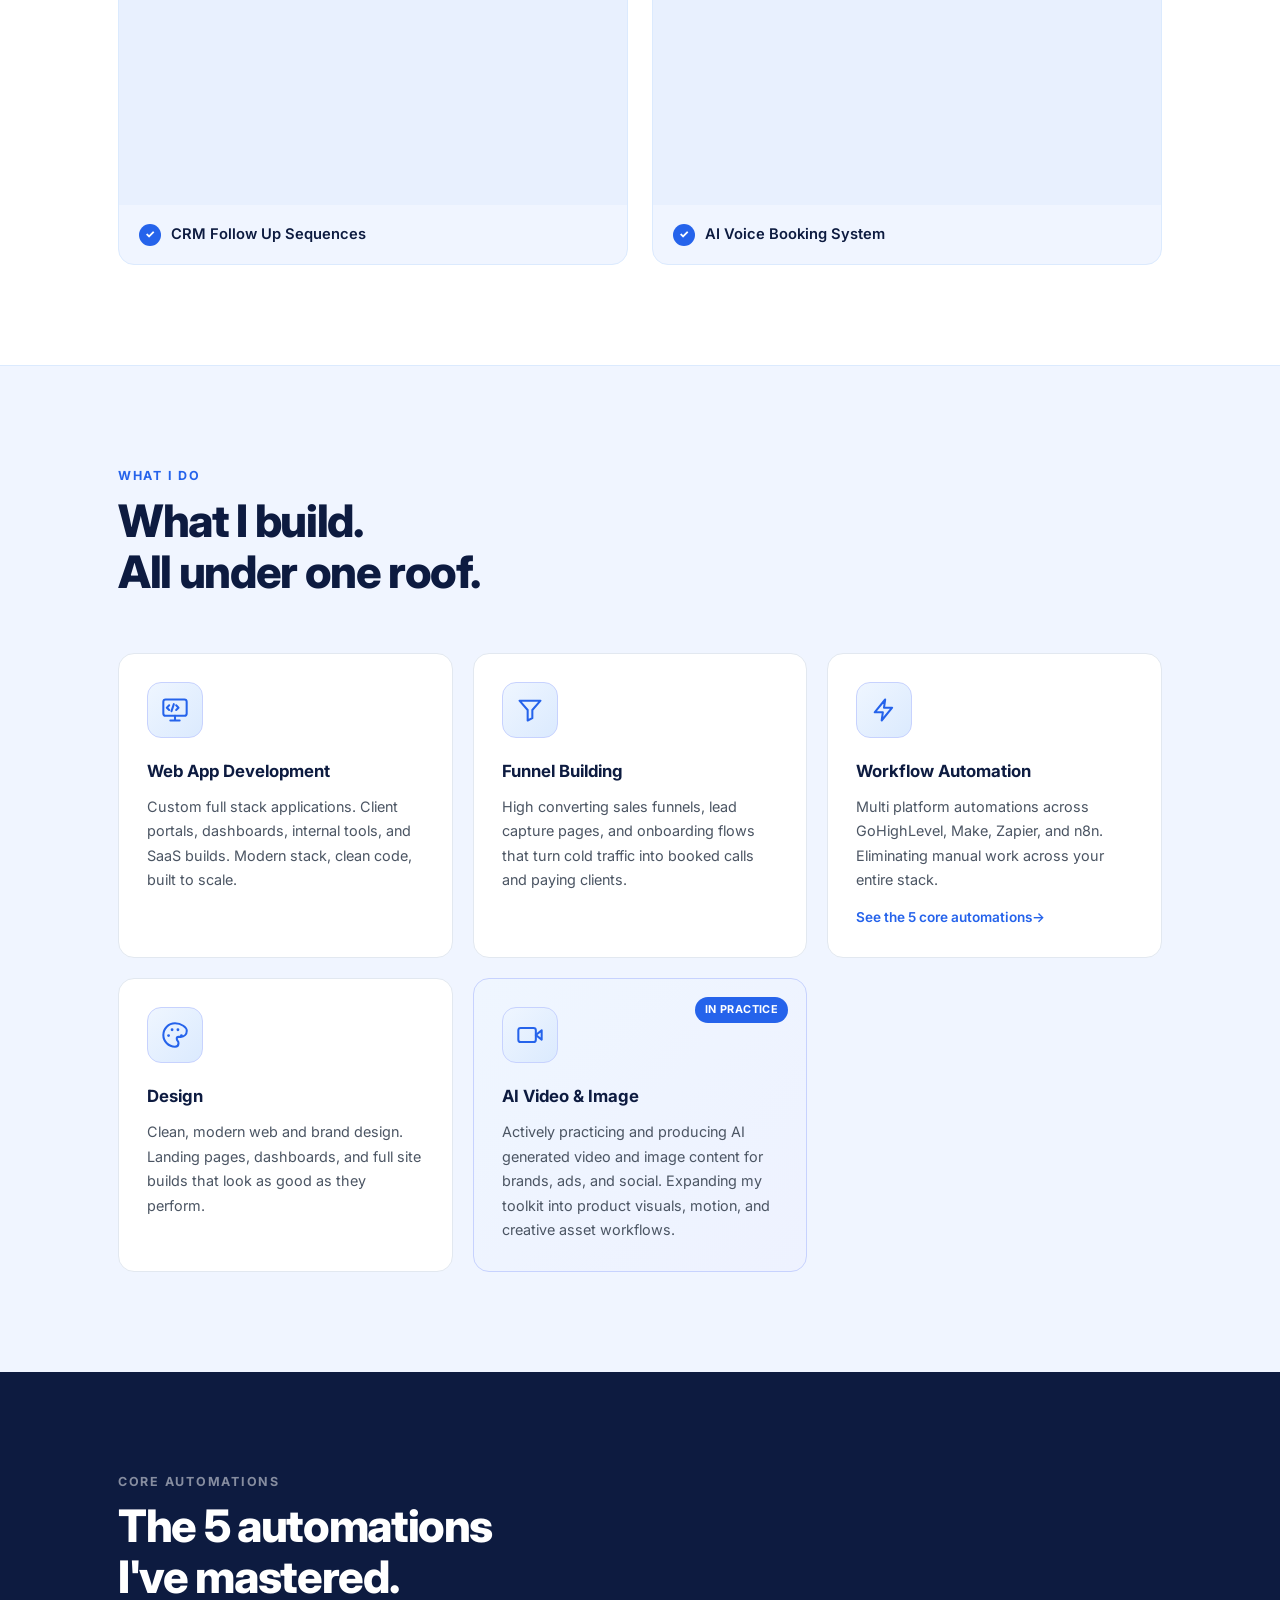
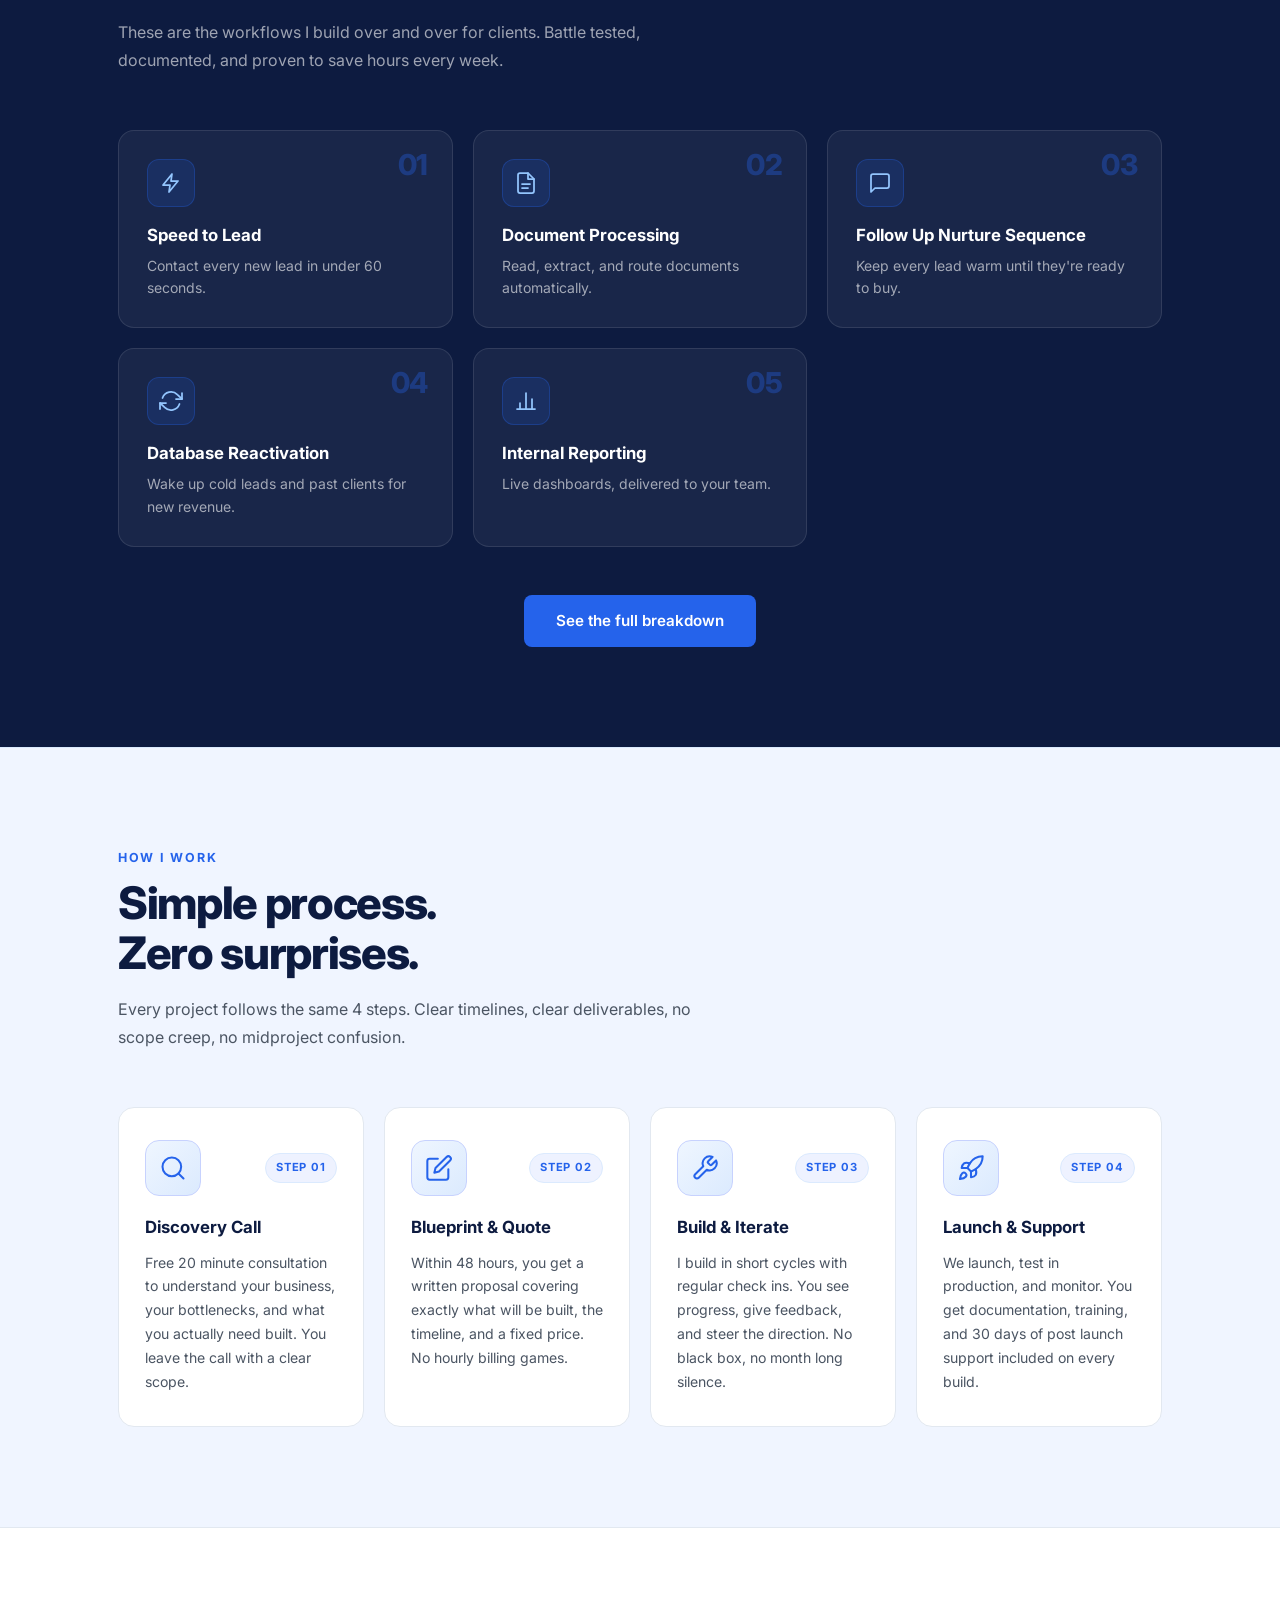
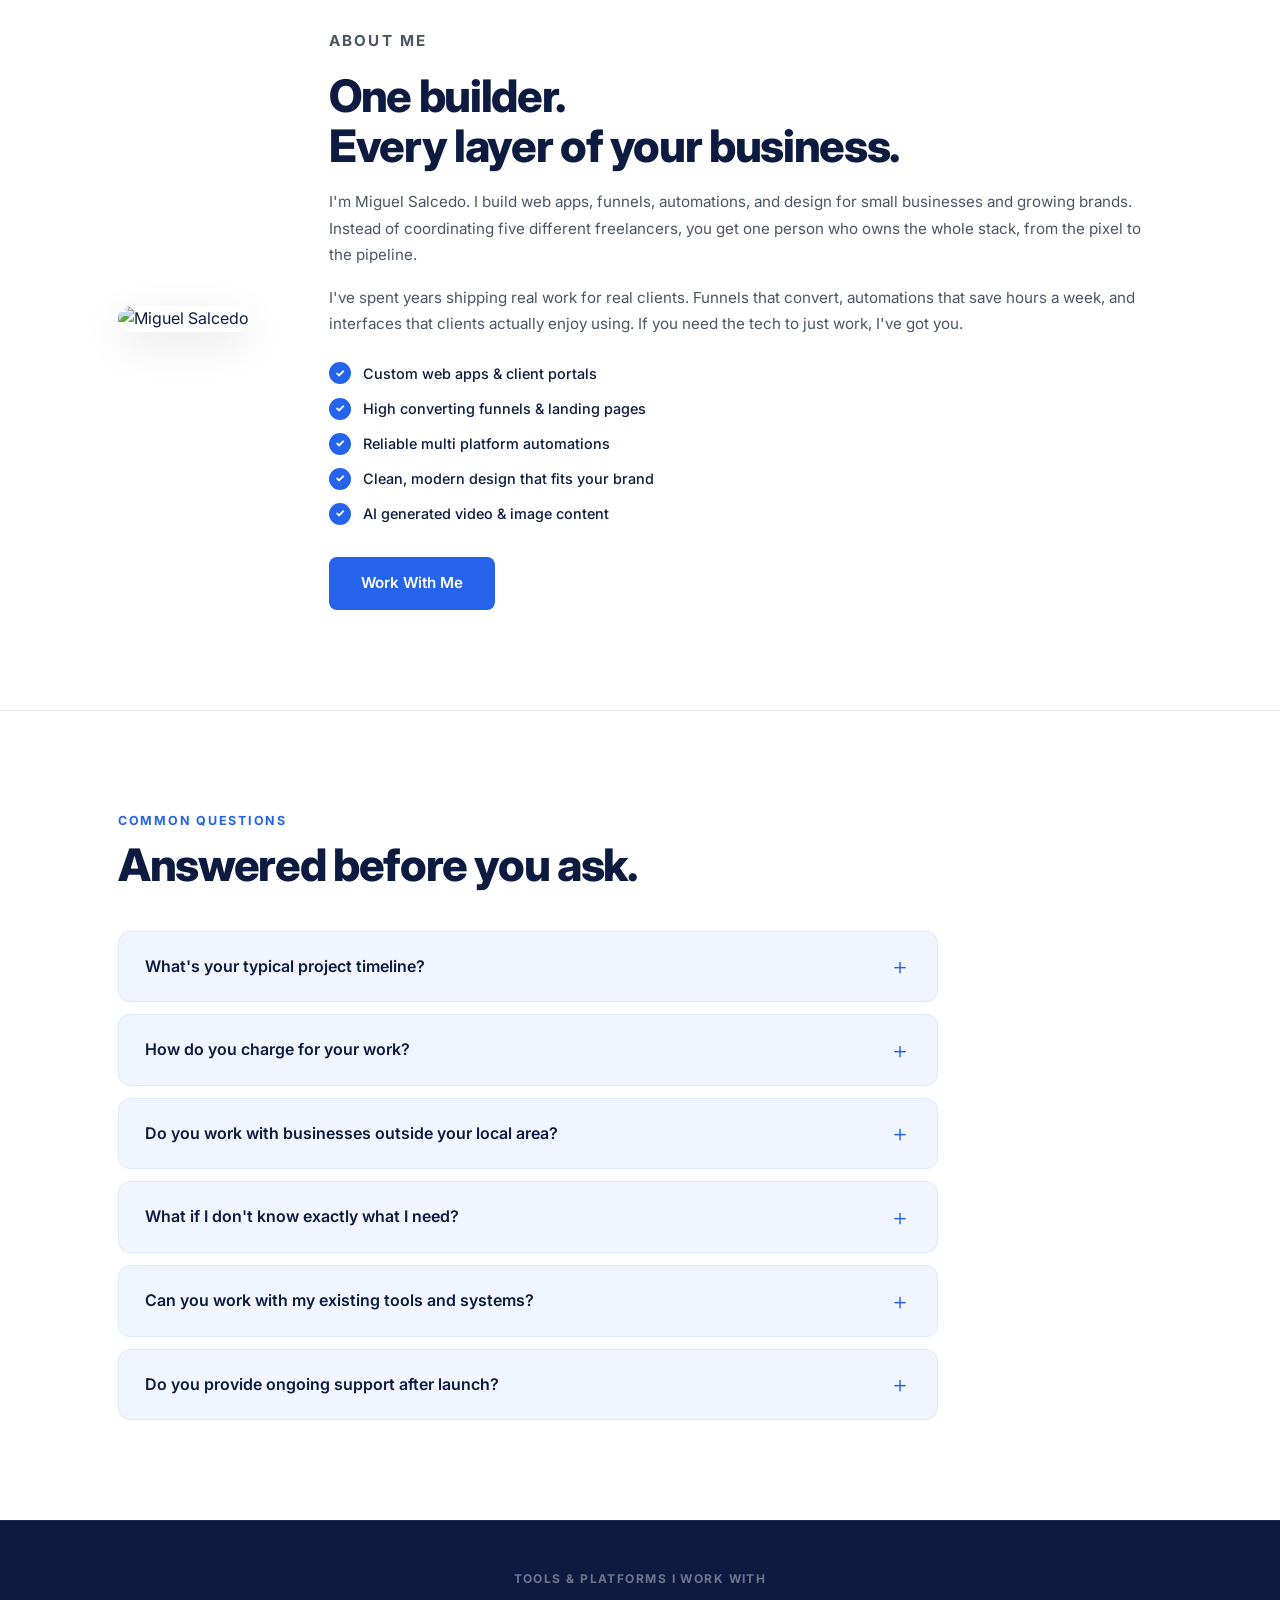
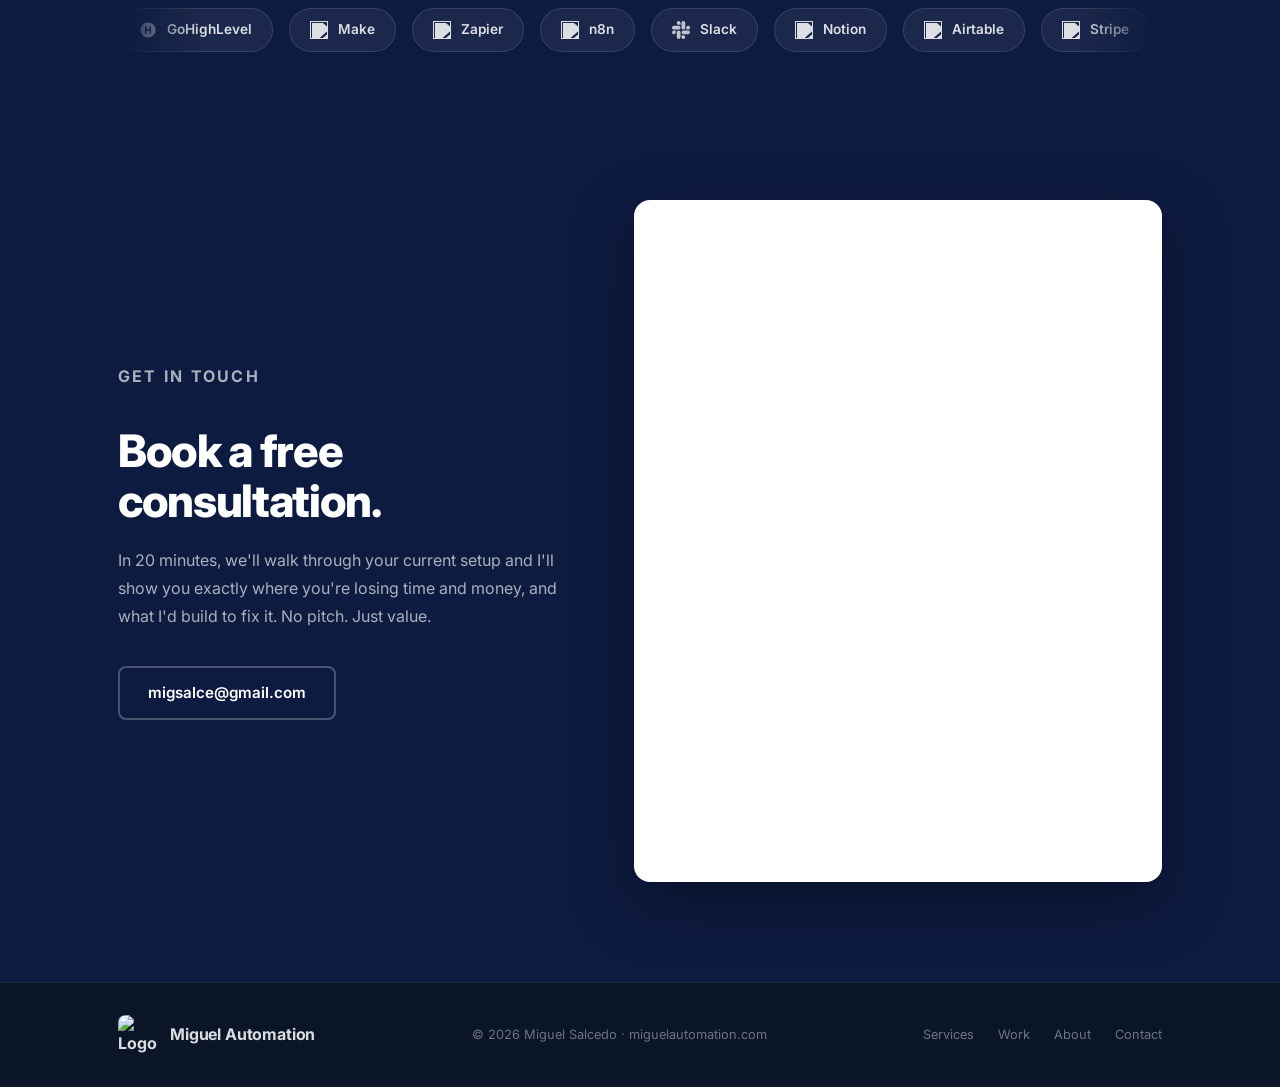
==== commit ab084804: "Replace all section emojis with clean SVG icons Replaced 19 emoji icons across the site with inline " ====
--- a/index.html
+++ b/index.html
@@ -154,29 +154,29 @@
       <h2>What I build.<br>All under one roof.</h2>
       <div class="services-grid">
         <div class="service-card">
-          <div class="sc-icon">🖥️</div>
+          <div class="sc-icon"><svg viewBox="0 0 24 24" fill="none" stroke="currentColor" stroke-width="1.75" stroke-linecap="round" stroke-linejoin="round"><rect x="2" y="3" width="20" height="14" rx="2"/><path d="M8 21h8M12 17v4"/><path d="M7 8l-2 2 2 2M13 8l2 2-2 2M11 7l-2 6"/></svg></div>
           <h3>Web App Development</h3>
           <p>Custom full stack applications. Client portals, dashboards, internal tools, and SaaS builds. Modern stack, clean code, built to scale.</p>
         </div>
         <div class="service-card">
-          <div class="sc-icon">🎯</div>
+          <div class="sc-icon"><svg viewBox="0 0 24 24" fill="none" stroke="currentColor" stroke-width="1.75" stroke-linecap="round" stroke-linejoin="round"><path d="M3 4h18l-7 8v7l-4 2v-9z"/></svg></div>
           <h3>Funnel Building</h3>
           <p>High converting sales funnels, lead capture pages, and onboarding flows that turn cold traffic into booked calls and paying clients.</p>
         </div>
         <div class="service-card">
-          <div class="sc-icon">⚡</div>
+          <div class="sc-icon"><svg viewBox="0 0 24 24" fill="none" stroke="currentColor" stroke-width="1.75" stroke-linecap="round" stroke-linejoin="round"><path d="M13 3L4 14h7l-1 7 9-11h-7l1-7z"/></svg></div>
           <h3>Workflow Automation</h3>
           <p>Multi platform automations across GoHighLevel, Make, Zapier, and n8n. Eliminating manual work across your entire stack.</p>
           <a href="automations.html" class="sc-link">See the 5 core automations</a>
         </div>
         <div class="service-card">
-          <div class="sc-icon">🎨</div>
+          <div class="sc-icon"><svg viewBox="0 0 24 24" fill="none" stroke="currentColor" stroke-width="1.75" stroke-linecap="round" stroke-linejoin="round"><path d="M12 2C6.5 2 2 6.5 2 12s4.5 10 10 10c1.7 0 3-1.3 3-3 0-.8-.3-1.5-.8-2-.5-.5-.7-1.1-.7-1.9 0-.8.7-1.5 1.5-1.5h1.9c3 0 5.2-2.2 5.2-5.2C22 5.4 17.5 2 12 2z"/><circle cx="6.5" cy="12.5" r="1.2" fill="currentColor" stroke="none"/><circle cx="9.5" cy="7.5" r="1.2" fill="currentColor" stroke="none"/><circle cx="14.5" cy="7.5" r="1.2" fill="currentColor" stroke="none"/><circle cx="17.5" cy="12.5" r="1.2" fill="currentColor" stroke="none"/></svg></div>
           <h3>Design</h3>
           <p>Clean, modern web and brand design. Landing pages, dashboards, and full site builds that look as good as they perform.</p>
         </div>
         <div class="service-card service-practicing">
           <span class="sc-badge">In Practice</span>
-          <div class="sc-icon">🎬</div>
+          <div class="sc-icon"><svg viewBox="0 0 24 24" fill="none" stroke="currentColor" stroke-width="1.75" stroke-linecap="round" stroke-linejoin="round"><rect x="2" y="6" width="15" height="12" rx="2"/><path d="M22 8l-5 4 5 4V8z"/></svg></div>
           <h3>AI Video &amp; Image</h3>
           <p>Actively practicing and producing AI generated video and image content for brands, ads, and social. Expanding my toolkit into product visuals, motion, and creative asset workflows.</p>
         </div>
@@ -194,31 +194,31 @@
       <div class="ca-grid">
         <a href="automations.html" class="ca-card">
           <div class="ca-number">01</div>
-          <div class="ca-icon">⚡</div>
+          <div class="ca-icon"><svg viewBox="0 0 24 24" fill="none" stroke="currentColor" stroke-width="1.75" stroke-linecap="round" stroke-linejoin="round"><path d="M13 3L4 14h7l-1 7 9-11h-7l1-7z"/></svg></div>
           <h3>Speed to Lead</h3>
           <p>Contact every new lead in under 60 seconds.</p>
         </a>
         <a href="automations.html" class="ca-card">
           <div class="ca-number">02</div>
-          <div class="ca-icon">📄</div>
+          <div class="ca-icon"><svg viewBox="0 0 24 24" fill="none" stroke="currentColor" stroke-width="1.75" stroke-linecap="round" stroke-linejoin="round"><path d="M14 2H6a2 2 0 0 0-2 2v16a2 2 0 0 0 2 2h12a2 2 0 0 0 2-2V8z"/><polyline points="14 2 14 8 20 8"/><line x1="8" y1="13" x2="16" y2="13"/><line x1="8" y1="17" x2="14" y2="17"/></svg></div>
           <h3>Document Processing</h3>
           <p>Read, extract, and route documents automatically.</p>
         </a>
         <a href="automations.html" class="ca-card">
           <div class="ca-number">03</div>
-          <div class="ca-icon">💬</div>
+          <div class="ca-icon"><svg viewBox="0 0 24 24" fill="none" stroke="currentColor" stroke-width="1.75" stroke-linecap="round" stroke-linejoin="round"><path d="M21 15a2 2 0 0 1-2 2H7l-4 4V5a2 2 0 0 1 2-2h14a2 2 0 0 1 2 2z"/></svg></div>
           <h3>Follow Up Nurture Sequence</h3>
           <p>Keep every lead warm until they're ready to buy.</p>
         </a>
         <a href="automations.html" class="ca-card">
           <div class="ca-number">04</div>
-          <div class="ca-icon">🔥</div>
+          <div class="ca-icon"><svg viewBox="0 0 24 24" fill="none" stroke="currentColor" stroke-width="1.75" stroke-linecap="round" stroke-linejoin="round"><polyline points="23 4 23 10 17 10"/><polyline points="1 20 1 14 7 14"/><path d="M3.51 9a9 9 0 0 1 14.85-3.36L23 10M1 14l4.64 4.36A9 9 0 0 0 20.49 15"/></svg></div>
           <h3>Database Reactivation</h3>
           <p>Wake up cold leads and past clients for new revenue.</p>
         </a>
         <a href="automations.html" class="ca-card">
           <div class="ca-number">05</div>
-          <div class="ca-icon">📊</div>
+          <div class="ca-icon"><svg viewBox="0 0 24 24" fill="none" stroke="currentColor" stroke-width="1.75" stroke-linecap="round" stroke-linejoin="round"><line x1="18" y1="20" x2="18" y2="10"/><line x1="12" y1="20" x2="12" y2="4"/><line x1="6" y1="20" x2="6" y2="14"/><line x1="3" y1="20" x2="21" y2="20"/></svg></div>
           <h3>Internal Reporting</h3>
           <p>Live dashboards, delivered to your team.</p>
         </a>
@@ -240,7 +240,7 @@
       <div class="process-grid">
         <div class="process-card">
           <div class="process-icon-wrap">
-            <div class="process-icon">🔍</div>
+            <div class="process-icon"><svg viewBox="0 0 24 24" fill="none" stroke="currentColor" stroke-width="1.75" stroke-linecap="round" stroke-linejoin="round"><circle cx="11" cy="11" r="8"/><line x1="21" y1="21" x2="16.65" y2="16.65"/></svg></div>
             <div class="process-step">Step 01</div>
           </div>
           <h3>Discovery Call</h3>
@@ -248,7 +248,7 @@
         </div>
         <div class="process-card">
           <div class="process-icon-wrap">
-            <div class="process-icon">✏️</div>
+            <div class="process-icon"><svg viewBox="0 0 24 24" fill="none" stroke="currentColor" stroke-width="1.75" stroke-linecap="round" stroke-linejoin="round"><path d="M11 4H4a2 2 0 0 0-2 2v14a2 2 0 0 0 2 2h14a2 2 0 0 0 2-2v-7"/><path d="M18.5 2.5a2.121 2.121 0 0 1 3 3L12 15l-4 1 1-4 9.5-9.5z"/></svg></div>
             <div class="process-step">Step 02</div>
           </div>
           <h3>Blueprint &amp; Quote</h3>
@@ -256,7 +256,7 @@
         </div>
         <div class="process-card">
           <div class="process-icon-wrap">
-            <div class="process-icon">🛠️</div>
+            <div class="process-icon"><svg viewBox="0 0 24 24" fill="none" stroke="currentColor" stroke-width="1.75" stroke-linecap="round" stroke-linejoin="round"><path d="M14.7 6.3a1 1 0 0 0 0 1.4l1.6 1.6a1 1 0 0 0 1.4 0l3.77-3.77a6 6 0 0 1-7.94 7.94l-6.91 6.91a2.121 2.121 0 0 1-3-3l6.91-6.91a6 6 0 0 1 7.94-7.94l-3.76 3.76z"/></svg></div>
             <div class="process-step">Step 03</div>
           </div>
           <h3>Build &amp; Iterate</h3>
@@ -264,7 +264,7 @@
         </div>
         <div class="process-card">
           <div class="process-icon-wrap">
-            <div class="process-icon">🚀</div>
+            <div class="process-icon"><svg viewBox="0 0 24 24" fill="none" stroke="currentColor" stroke-width="1.75" stroke-linecap="round" stroke-linejoin="round"><path d="M4.5 16.5c-1.5 1.26-2 5-2 5s3.74-.5 5-2c.71-.84.7-2.13-.09-2.91a2.18 2.18 0 0 0-2.91-.09z"/><path d="M12 15l-3-3a22 22 0 0 1 2-3.95A12.88 12.88 0 0 1 22 2c0 2.72-.78 7.5-6 11a22.35 22.35 0 0 1-4 2z"/><path d="M9 12H4s.55-3.03 2-4c1.62-1.08 5 0 5 0"/><path d="M12 15v5s3.03-.55 4-2c1.08-1.62 0-5 0-5"/></svg></div>
             <div class="process-step">Step 04</div>
           </div>
           <h3>Launch &amp; Support</h3>
--- a/style.css
+++ b/style.css
@@ -167,7 +167,14 @@
   position: relative;
 }
 .service-card:hover { border-color: var(--blue); transform: translateY(-3px); box-shadow: 0 8px 28px rgba(37,99,235,0.1); }
-.sc-icon { font-size: 2rem; margin-bottom: 14px; }
+.sc-icon {
+  width: 56px; height: 56px; border-radius: 14px;
+  background: linear-gradient(135deg, #eff6ff, #dbeafe);
+  border: 1px solid #c7d2fe;
+  display: flex; align-items: center; justify-content: center;
+  color: var(--blue); margin-bottom: 20px;
+}
+.sc-icon svg { width: 28px; height: 28px; }
 .service-card h3 { font-size: 1.05rem; font-weight: 700; color: var(--navy); margin-bottom: 10px; }
 .service-card p { color: var(--muted); font-size: 0.9rem; line-height: 1.7; }
 .service-practicing { background: linear-gradient(135deg, #eff6ff, #eef2ff); border-color: #c7d2fe; }
@@ -289,9 +296,10 @@
   width: 56px; height: 56px; border-radius: 14px;
   background: linear-gradient(135deg, #eff6ff, #dbeafe);
   display: flex; align-items: center; justify-content: center;
-  font-size: 1.6rem;
+  color: var(--blue);
   border: 1px solid #c7d2fe;
 }
+.process-icon svg { width: 28px; height: 28px; }
 .process-step {
   font-size: 0.7rem; font-weight: 700; letter-spacing: 0.08em;
   color: var(--blue); text-transform: uppercase;
@@ -353,7 +361,13 @@
   font-size: 1.8rem; font-weight: 800; color: rgba(37,99,235,0.35);
   letter-spacing: -0.02em; line-height: 1;
 }
-.ca-icon { font-size: 1.8rem; margin-bottom: 6px; }
+.ca-icon {
+  width: 48px; height: 48px; border-radius: 12px;
+  background: rgba(37,99,235,0.15); border: 1px solid rgba(37,99,235,0.3);
+  display: flex; align-items: center; justify-content: center;
+  color: #93c5fd; margin-bottom: 10px;
+}
+.ca-icon svg { width: 24px; height: 24px; }
 .ca-card h3 {
   font-size: 1.05rem; font-weight: 700; color: var(--white);
   line-height: 1.3; padding-right: 40px;
@@ -388,7 +402,14 @@
   font-size: 3rem; font-weight: 800; color: rgba(37,99,235,0.15);
   letter-spacing: -0.03em; line-height: 1;
 }
-.auto-icon { font-size: 2.2rem; margin-bottom: 16px; }
+.auto-icon {
+  width: 60px; height: 60px; border-radius: 14px;
+  background: linear-gradient(135deg, #eff6ff, #dbeafe);
+  border: 1px solid #c7d2fe;
+  display: flex; align-items: center; justify-content: center;
+  color: var(--blue); margin-bottom: 16px;
+}
+.auto-icon svg { width: 30px; height: 30px; }
 .auto-card h2 {
   font-size: 1.6rem; font-weight: 800; color: var(--navy);
   letter-spacing: -0.02em; margin-bottom: 8px; line-height: 1.15;
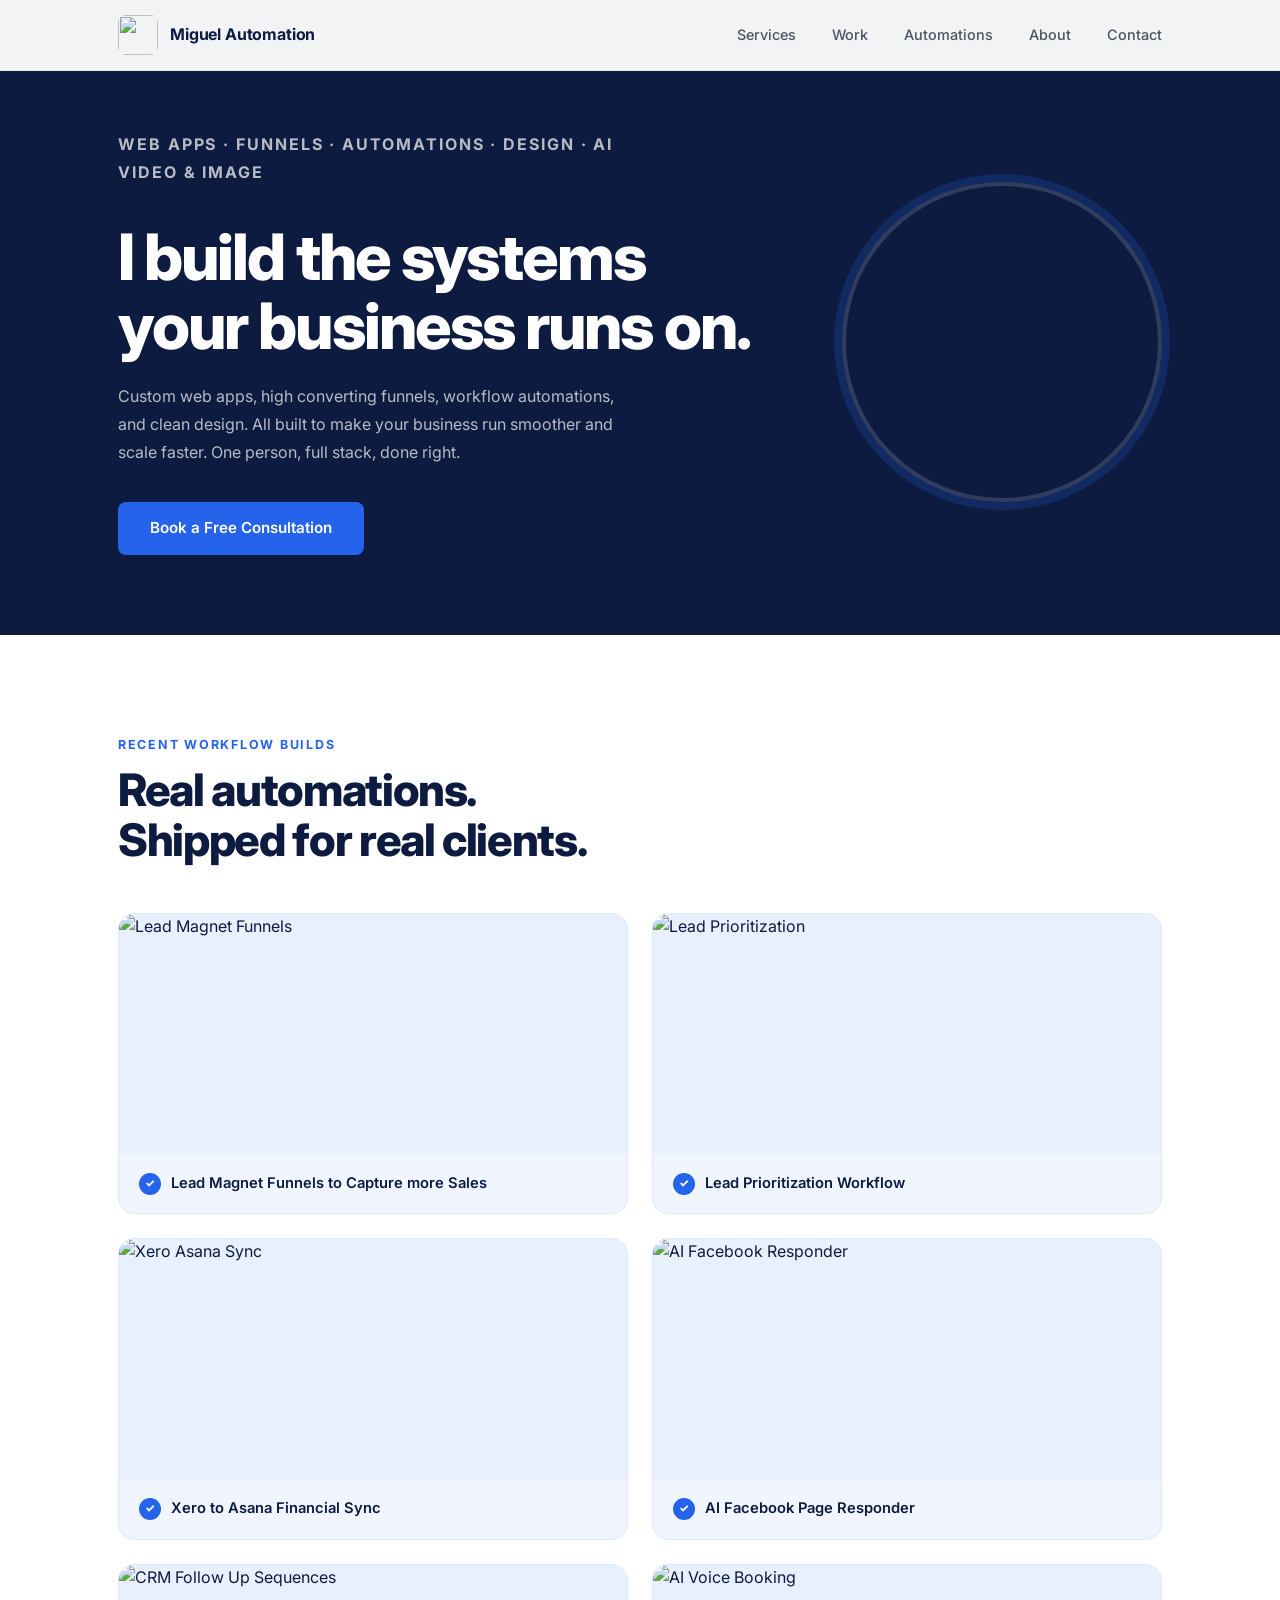
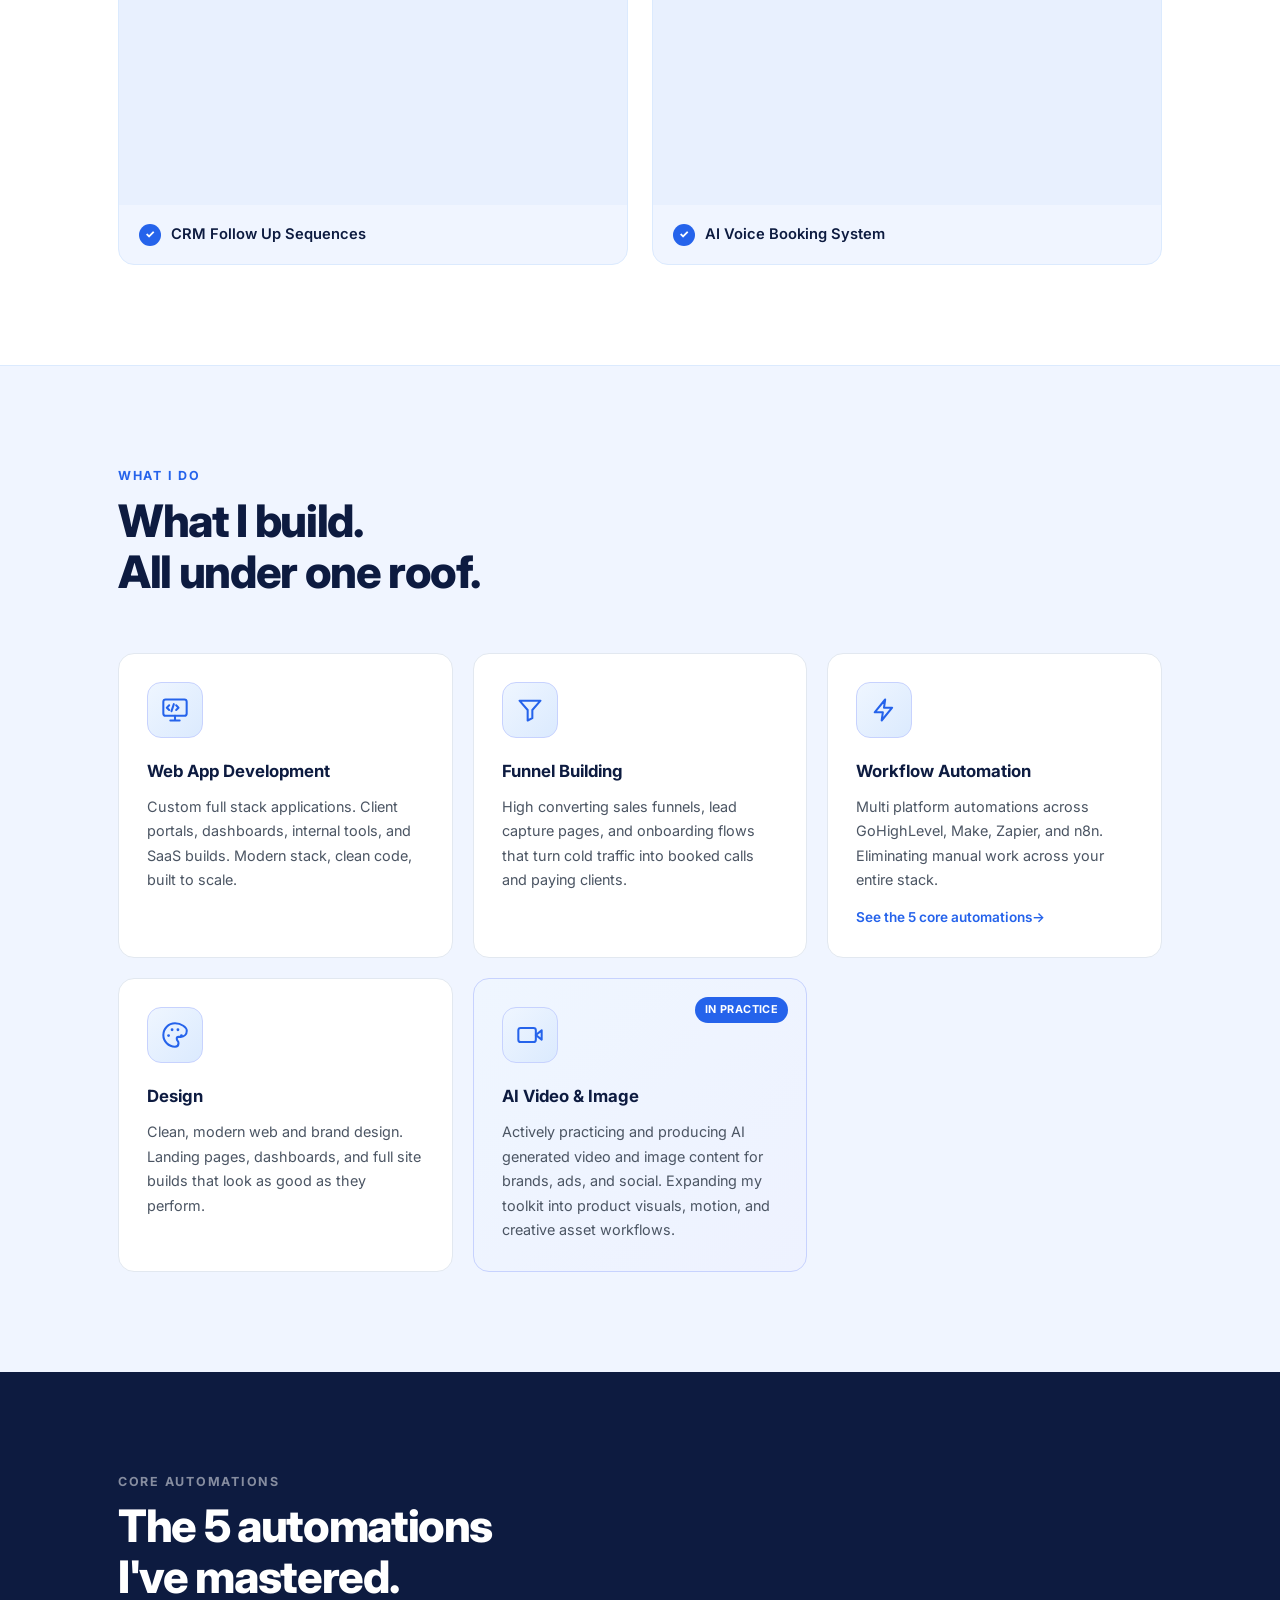
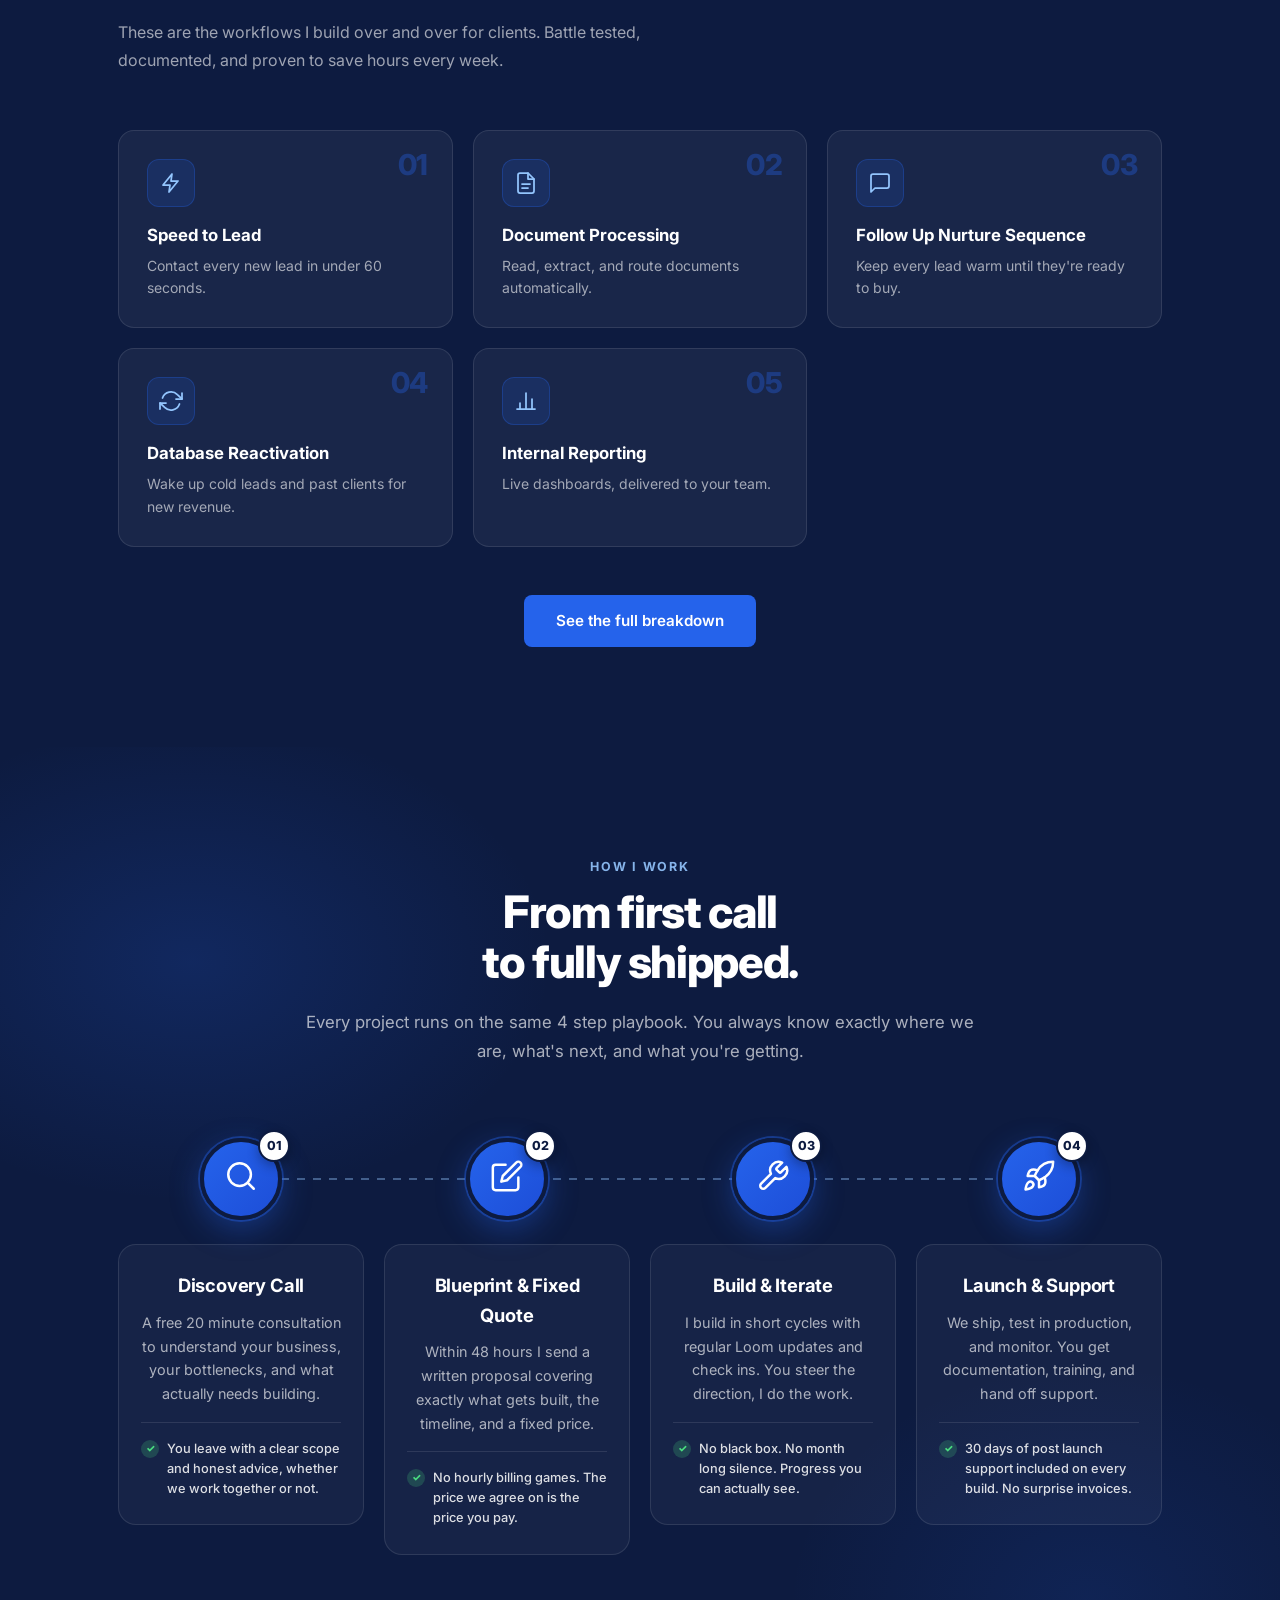
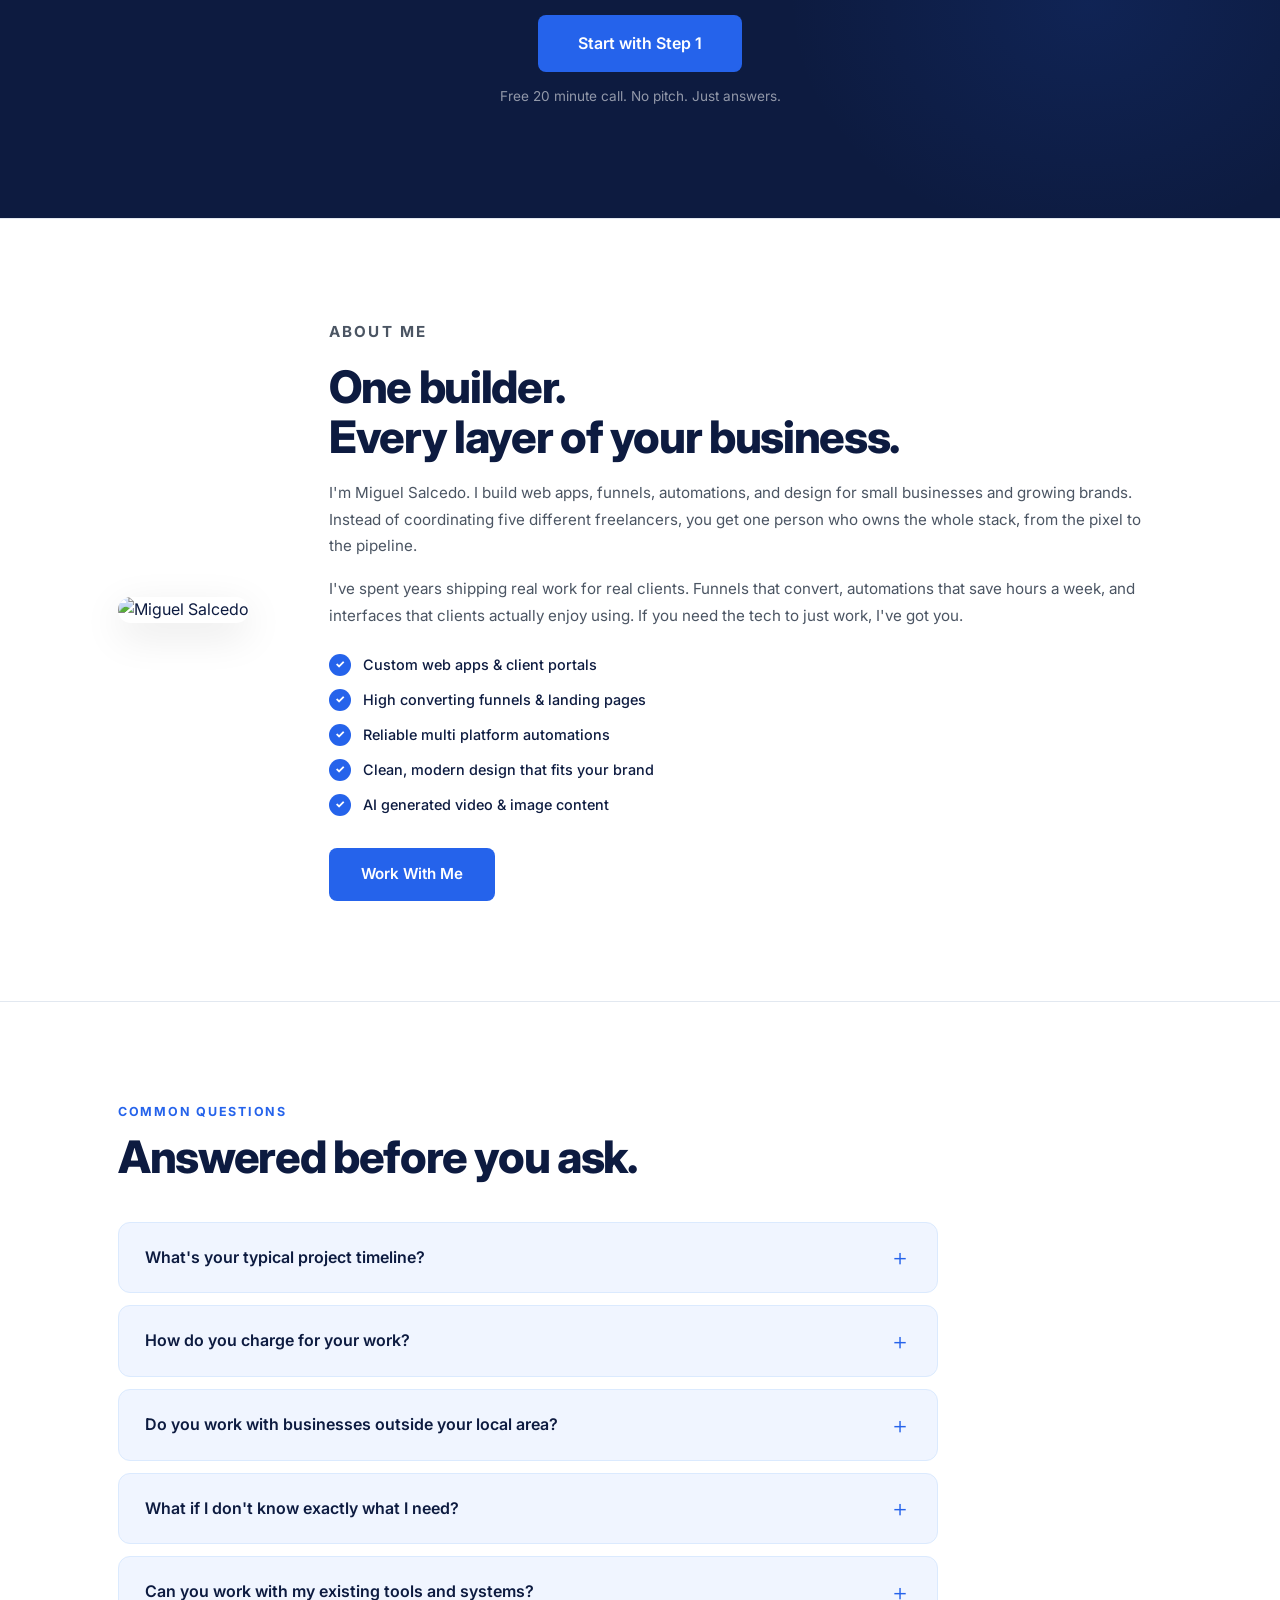
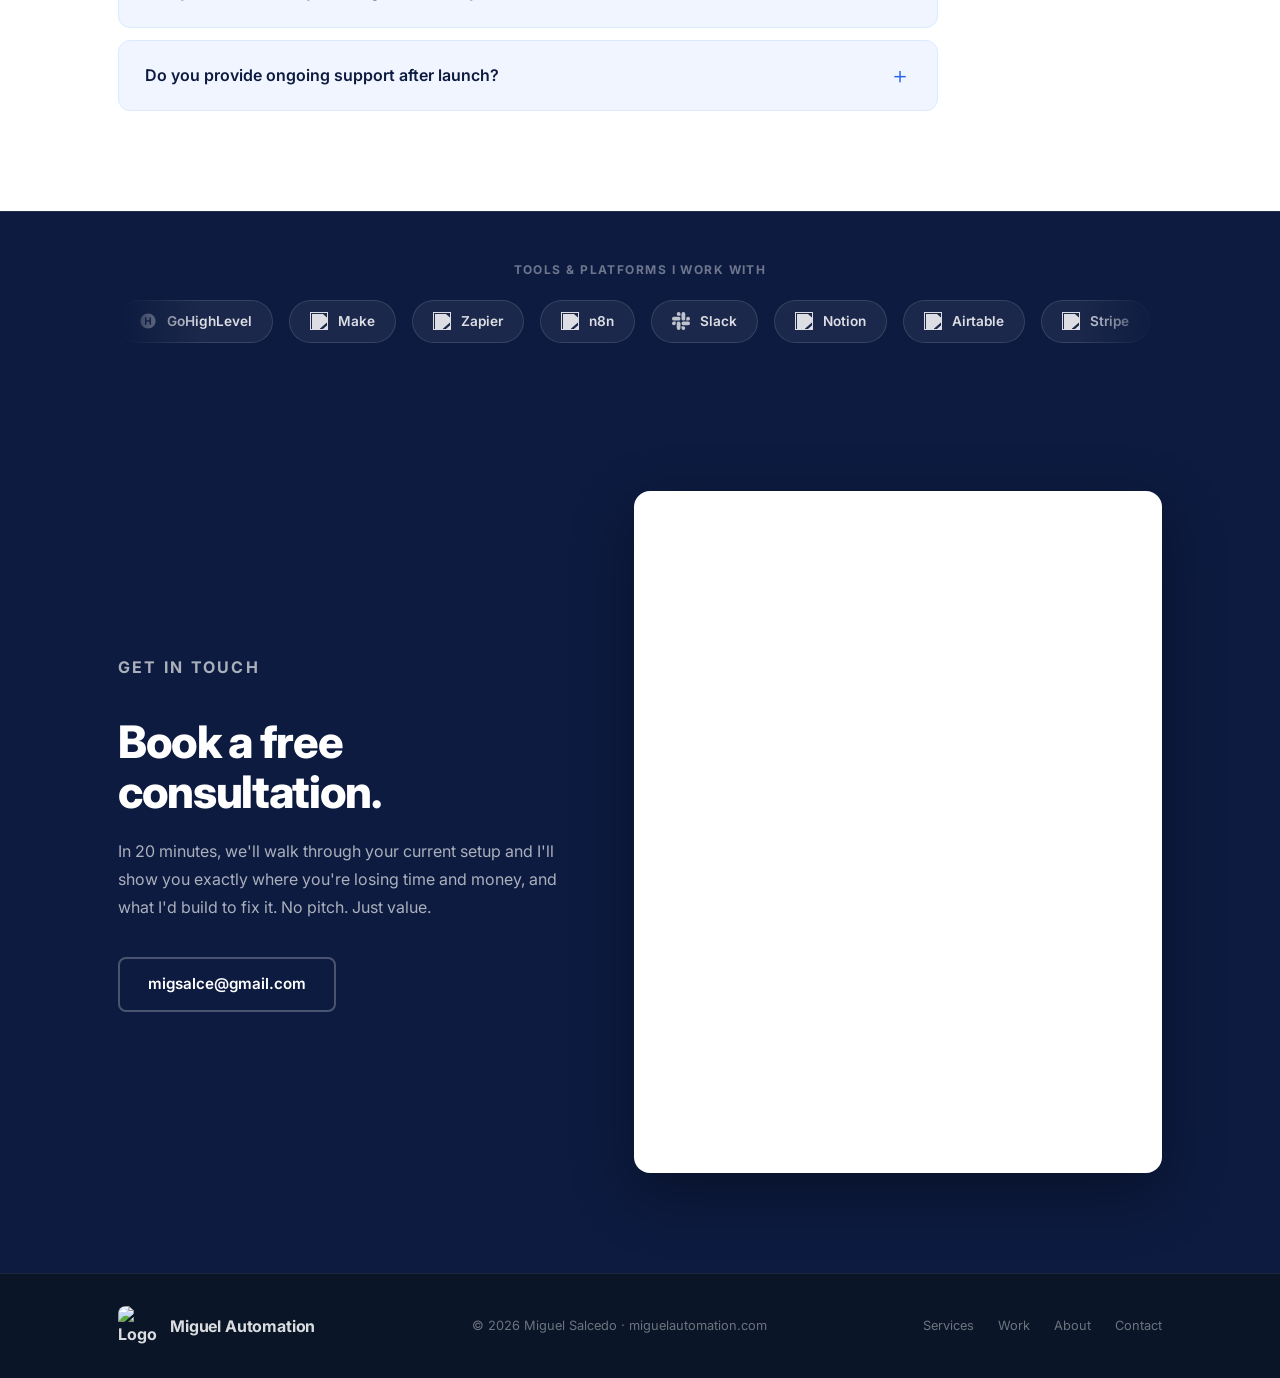
==== commit d5349a1a: "Redesign process section as premium timeline with connected step nodes - Switch from 4 basic white c" ====
--- a/index.html
+++ b/index.html
@@ -233,43 +233,79 @@
   <!-- HOW I WORK -->
   <section id="process" class="process">
     <div class="container">
-      <p class="section-label">How I Work</p>
-      <h2>Simple process.<br>Zero surprises.</h2>
-      <p class="process-sub">Every project follows the same 4 steps. Clear timelines, clear deliverables, no scope creep, no midproject confusion.</p>
-
-      <div class="process-grid">
-        <div class="process-card">
-          <div class="process-icon-wrap">
-            <div class="process-icon"><svg viewBox="0 0 24 24" fill="none" stroke="currentColor" stroke-width="1.75" stroke-linecap="round" stroke-linejoin="round"><circle cx="11" cy="11" r="8"/><line x1="21" y1="21" x2="16.65" y2="16.65"/></svg></div>
-            <div class="process-step">Step 01</div>
-          </div>
-          <h3>Discovery Call</h3>
-          <p>Free 20 minute consultation to understand your business, your bottlenecks, and what you actually need built. You leave the call with a clear scope.</p>
-        </div>
-        <div class="process-card">
-          <div class="process-icon-wrap">
-            <div class="process-icon"><svg viewBox="0 0 24 24" fill="none" stroke="currentColor" stroke-width="1.75" stroke-linecap="round" stroke-linejoin="round"><path d="M11 4H4a2 2 0 0 0-2 2v14a2 2 0 0 0 2 2h14a2 2 0 0 0 2-2v-7"/><path d="M18.5 2.5a2.121 2.121 0 0 1 3 3L12 15l-4 1 1-4 9.5-9.5z"/></svg></div>
-            <div class="process-step">Step 02</div>
-          </div>
-          <h3>Blueprint &amp; Quote</h3>
-          <p>Within 48 hours, you get a written proposal covering exactly what will be built, the timeline, and a fixed price. No hourly billing games.</p>
-        </div>
-        <div class="process-card">
-          <div class="process-icon-wrap">
-            <div class="process-icon"><svg viewBox="0 0 24 24" fill="none" stroke="currentColor" stroke-width="1.75" stroke-linecap="round" stroke-linejoin="round"><path d="M14.7 6.3a1 1 0 0 0 0 1.4l1.6 1.6a1 1 0 0 0 1.4 0l3.77-3.77a6 6 0 0 1-7.94 7.94l-6.91 6.91a2.121 2.121 0 0 1-3-3l6.91-6.91a6 6 0 0 1 7.94-7.94l-3.76 3.76z"/></svg></div>
-            <div class="process-step">Step 03</div>
-          </div>
-          <h3>Build &amp; Iterate</h3>
-          <p>I build in short cycles with regular check ins. You see progress, give feedback, and steer the direction. No black box, no month long silence.</p>
-        </div>
-        <div class="process-card">
-          <div class="process-icon-wrap">
-            <div class="process-icon"><svg viewBox="0 0 24 24" fill="none" stroke="currentColor" stroke-width="1.75" stroke-linecap="round" stroke-linejoin="round"><path d="M4.5 16.5c-1.5 1.26-2 5-2 5s3.74-.5 5-2c.71-.84.7-2.13-.09-2.91a2.18 2.18 0 0 0-2.91-.09z"/><path d="M12 15l-3-3a22 22 0 0 1 2-3.95A12.88 12.88 0 0 1 22 2c0 2.72-.78 7.5-6 11a22.35 22.35 0 0 1-4 2z"/><path d="M9 12H4s.55-3.03 2-4c1.62-1.08 5 0 5 0"/><path d="M12 15v5s3.03-.55 4-2c1.08-1.62 0-5 0-5"/></svg></div>
-            <div class="process-step">Step 04</div>
-          </div>
-          <h3>Launch &amp; Support</h3>
-          <p>We launch, test in production, and monitor. You get documentation, training, and 30 days of post launch support included on every build.</p>
-        </div>
+      <div class="process-header">
+        <p class="section-label">How I Work</p>
+        <h2>From first call<br>to fully shipped.</h2>
+        <p class="process-sub">Every project runs on the same 4 step playbook. You always know exactly where we are, what's next, and what you're getting.</p>
+      </div>
+
+      <div class="timeline">
+        <div class="timeline-line" aria-hidden="true"></div>
+
+        <div class="timeline-step">
+          <div class="step-node">
+            <div class="step-num">01</div>
+            <div class="step-icon"><svg viewBox="0 0 24 24" fill="none" stroke="currentColor" stroke-width="1.75" stroke-linecap="round" stroke-linejoin="round"><circle cx="11" cy="11" r="8"/><line x1="21" y1="21" x2="16.65" y2="16.65"/></svg></div>
+          </div>
+          <div class="step-content">
+            <h3>Discovery Call</h3>
+            <p>A free 20 minute consultation to understand your business, your bottlenecks, and what actually needs building.</p>
+            <div class="step-deliverable">
+              <span class="del-check">✓</span>
+              <span>You leave with a clear scope and honest advice, whether we work together or not.</span>
+            </div>
+          </div>
+        </div>
+
+        <div class="timeline-step">
+          <div class="step-node">
+            <div class="step-num">02</div>
+            <div class="step-icon"><svg viewBox="0 0 24 24" fill="none" stroke="currentColor" stroke-width="1.75" stroke-linecap="round" stroke-linejoin="round"><path d="M11 4H4a2 2 0 0 0-2 2v14a2 2 0 0 0 2 2h14a2 2 0 0 0 2-2v-7"/><path d="M18.5 2.5a2.121 2.121 0 0 1 3 3L12 15l-4 1 1-4 9.5-9.5z"/></svg></div>
+          </div>
+          <div class="step-content">
+            <h3>Blueprint &amp; Fixed Quote</h3>
+            <p>Within 48 hours I send a written proposal covering exactly what gets built, the timeline, and a fixed price.</p>
+            <div class="step-deliverable">
+              <span class="del-check">✓</span>
+              <span>No hourly billing games. The price we agree on is the price you pay.</span>
+            </div>
+          </div>
+        </div>
+
+        <div class="timeline-step">
+          <div class="step-node">
+            <div class="step-num">03</div>
+            <div class="step-icon"><svg viewBox="0 0 24 24" fill="none" stroke="currentColor" stroke-width="1.75" stroke-linecap="round" stroke-linejoin="round"><path d="M14.7 6.3a1 1 0 0 0 0 1.4l1.6 1.6a1 1 0 0 0 1.4 0l3.77-3.77a6 6 0 0 1-7.94 7.94l-6.91 6.91a2.121 2.121 0 0 1-3-3l6.91-6.91a6 6 0 0 1 7.94-7.94l-3.76 3.76z"/></svg></div>
+          </div>
+          <div class="step-content">
+            <h3>Build &amp; Iterate</h3>
+            <p>I build in short cycles with regular Loom updates and check ins. You steer the direction, I do the work.</p>
+            <div class="step-deliverable">
+              <span class="del-check">✓</span>
+              <span>No black box. No month long silence. Progress you can actually see.</span>
+            </div>
+          </div>
+        </div>
+
+        <div class="timeline-step">
+          <div class="step-node">
+            <div class="step-num">04</div>
+            <div class="step-icon"><svg viewBox="0 0 24 24" fill="none" stroke="currentColor" stroke-width="1.75" stroke-linecap="round" stroke-linejoin="round"><path d="M4.5 16.5c-1.5 1.26-2 5-2 5s3.74-.5 5-2c.71-.84.7-2.13-.09-2.91a2.18 2.18 0 0 0-2.91-.09z"/><path d="M12 15l-3-3a22 22 0 0 1 2-3.95A12.88 12.88 0 0 1 22 2c0 2.72-.78 7.5-6 11a22.35 22.35 0 0 1-4 2z"/><path d="M9 12H4s.55-3.03 2-4c1.62-1.08 5 0 5 0"/><path d="M12 15v5s3.03-.55 4-2c1.08-1.62 0-5 0-5"/></svg></div>
+          </div>
+          <div class="step-content">
+            <h3>Launch &amp; Support</h3>
+            <p>We ship, test in production, and monitor. You get documentation, training, and hand off support.</p>
+            <div class="step-deliverable">
+              <span class="del-check">✓</span>
+              <span>30 days of post launch support included on every build. No surprise invoices.</span>
+            </div>
+          </div>
+        </div>
+      </div>
+
+      <div class="process-cta">
+        <a href="https://calendly.com/migsalce/miguelautomation" target="_blank" rel="noopener" class="btn-primary">Start with Step 1</a>
+        <p class="process-cta-sub">Free 20 minute call. No pitch. Just answers.</p>
       </div>
     </div>
   </section>
@@ -475,7 +511,7 @@
     /* Scroll fade in animations */
     (function() {
       const targets = document.querySelectorAll(
-        '.work-card, .service-card, .ca-card, .process-card, .auto-card, .faq-item, .about-grid, .contact-grid'
+        '.work-card, .service-card, .ca-card, .timeline-step, .auto-card, .faq-item, .about-grid, .contact-grid'
       );
       targets.forEach(el => el.classList.add('fade-in-target'));
 
--- a/style.css
+++ b/style.css
@@ -273,41 +273,105 @@
   .fade-in-target { opacity: 1; transform: none; transition: none; }
 }
 
-/* HOW I WORK / PROCESS SECTION */
-.process { padding: 100px 0; background: var(--blue-card); border-top: 1px solid #dbeafe; }
-.process h2 { margin-bottom: 16px; }
-.process-sub { color: var(--muted); font-size: 1rem; max-width: 620px; margin-bottom: 56px; line-height: 1.75; }
-.process-grid { display: grid; grid-template-columns: repeat(4, 1fr); gap: 20px; }
-.process-card {
-  background: var(--white); border: 1px solid var(--border);
-  border-radius: 16px; padding: 32px 26px;
-  transition: transform 0.25s, border-color 0.25s, box-shadow 0.25s;
-  position: relative;
-}
-.process-card:hover {
-  transform: translateY(-6px); border-color: var(--blue);
-  box-shadow: 0 14px 40px rgba(37,99,235,0.14);
-}
-.process-icon-wrap {
-  display: flex; align-items: center; justify-content: space-between;
-  margin-bottom: 18px;
-}
-.process-icon {
-  width: 56px; height: 56px; border-radius: 14px;
-  background: linear-gradient(135deg, #eff6ff, #dbeafe);
+/* HOW I WORK / PROCESS TIMELINE */
+.process { padding: 110px 0; background: var(--navy); position: relative; overflow: hidden; }
+.process::before {
+  content: ''; position: absolute; inset: 0;
+  background:
+    radial-gradient(600px 400px at 15% 20%, rgba(37,99,235,0.18), transparent 60%),
+    radial-gradient(500px 400px at 85% 80%, rgba(37,99,235,0.12), transparent 60%);
+  pointer-events: none;
+}
+.process .container { position: relative; z-index: 1; }
+.process-header { text-align: center; max-width: 680px; margin: 0 auto 72px; }
+.process-header .section-label { color: rgba(147,197,253,0.9); }
+.process-header h2 { color: var(--white); margin-bottom: 20px; }
+.process-sub { color: rgba(255,255,255,0.65); font-size: 1.05rem; line-height: 1.75; margin: 0 auto; }
+
+.timeline {
+  display: grid; grid-template-columns: repeat(4, 1fr);
+  gap: 20px; position: relative;
+}
+.timeline-line {
+  position: absolute; top: 40px; left: 12.5%; right: 12.5%;
+  height: 2px;
+  background: repeating-linear-gradient(
+    to right,
+    rgba(147,197,253,0.4) 0 8px,
+    transparent 8px 16px
+  );
+  z-index: 0;
+}
+.timeline-step {
+  display: flex; flex-direction: column; align-items: center;
+  position: relative; z-index: 1;
+}
+.step-node {
+  width: 82px; height: 82px; border-radius: 50%;
+  background: linear-gradient(135deg, #2563eb, #1d4ed8);
+  border: 4px solid var(--navy);
+  box-shadow: 0 0 0 2px rgba(37,99,235,0.4), 0 10px 30px rgba(37,99,235,0.35);
   display: flex; align-items: center; justify-content: center;
-  color: var(--blue);
-  border: 1px solid #c7d2fe;
-}
-.process-icon svg { width: 28px; height: 28px; }
-.process-step {
-  font-size: 0.7rem; font-weight: 700; letter-spacing: 0.08em;
-  color: var(--blue); text-transform: uppercase;
-  background: var(--blue-light); padding: 5px 10px; border-radius: 100px;
-  border: 1px solid #dbeafe;
-}
-.process-card h3 { font-size: 1.05rem; font-weight: 700; color: var(--navy); margin-bottom: 10px; }
-.process-card p { color: var(--muted); font-size: 0.88rem; line-height: 1.7; }
+  color: var(--white); position: relative;
+  margin-bottom: 24px;
+  transition: transform 0.3s ease, box-shadow 0.3s ease;
+}
+.timeline-step:hover .step-node {
+  transform: scale(1.08) rotate(-3deg);
+  box-shadow: 0 0 0 2px rgba(147,197,253,0.8), 0 14px 40px rgba(37,99,235,0.5);
+}
+.step-num {
+  position: absolute; top: -12px; right: -12px;
+  width: 32px; height: 32px; border-radius: 50%;
+  background: var(--white); color: var(--navy);
+  font-size: 0.78rem; font-weight: 800;
+  display: flex; align-items: center; justify-content: center;
+  border: 2px solid var(--navy);
+  box-shadow: 0 4px 12px rgba(0,0,0,0.3);
+}
+.step-icon svg { width: 34px; height: 34px; }
+
+.step-content {
+  background: rgba(255,255,255,0.04);
+  border: 1px solid rgba(255,255,255,0.1);
+  border-radius: 18px; padding: 26px 22px;
+  text-align: center; width: 100%;
+  transition: border-color 0.3s ease, background 0.3s ease, transform 0.3s ease;
+}
+.timeline-step:hover .step-content {
+  border-color: rgba(147,197,253,0.5);
+  background: rgba(255,255,255,0.06);
+  transform: translateY(-4px);
+}
+.step-content h3 {
+  font-size: 1.15rem; font-weight: 700; color: var(--white);
+  margin-bottom: 10px; letter-spacing: -0.01em;
+}
+.step-content p {
+  color: rgba(255,255,255,0.65); font-size: 0.9rem;
+  line-height: 1.65; margin-bottom: 16px;
+}
+.step-deliverable {
+  display: flex; align-items: flex-start; gap: 8px;
+  text-align: left;
+  padding-top: 16px; border-top: 1px solid rgba(255,255,255,0.1);
+  color: rgba(255,255,255,0.85); font-size: 0.8rem;
+  line-height: 1.55; font-weight: 500;
+}
+.del-check {
+  display: inline-flex; align-items: center; justify-content: center;
+  width: 18px; height: 18px; border-radius: 50%;
+  background: rgba(74,222,128,0.2); color: #4ade80;
+  font-size: 0.65rem; font-weight: 800;
+  flex-shrink: 0; margin-top: 1px;
+}
+
+.process-cta { text-align: center; margin-top: 60px; }
+.process-cta .btn-primary { padding: 16px 40px; font-size: 1rem; }
+.process-cta-sub {
+  margin-top: 14px; color: rgba(255,255,255,0.55);
+  font-size: 0.85rem;
+}
 
 /* FAQ ACCORDION */
 .faq { padding: 100px 0; background: var(--white); border-top: 1px solid var(--border); }
@@ -450,7 +514,8 @@
   .work-grid { grid-template-columns: 1fr; }
   .contact-grid { grid-template-columns: 1fr; gap: 40px; }
   .ca-grid { grid-template-columns: repeat(2, 1fr); }
-  .process-grid { grid-template-columns: repeat(2, 1fr); }
+  .timeline { grid-template-columns: repeat(2, 1fr); gap: 40px 20px; }
+  .timeline-line { display: none; }
 }
 @media (max-width: 600px) {
   nav ul { display: none; }
@@ -461,7 +526,9 @@
   .auto-number { top: 22px; right: 24px; font-size: 2.2rem; }
   .auto-card h2 { font-size: 1.3rem; padding-right: 40px; }
   .ca-grid { grid-template-columns: 1fr; }
-  .process-grid { grid-template-columns: 1fr; }
+  .timeline { grid-template-columns: 1fr; gap: 32px; }
+  .step-node { width: 72px; height: 72px; }
+  .step-icon svg { width: 30px; height: 30px; }
   .faq-item summary { padding: 18px 20px; font-size: 0.95rem; }
   .faq-answer { padding: 0 20px 20px; }
 }
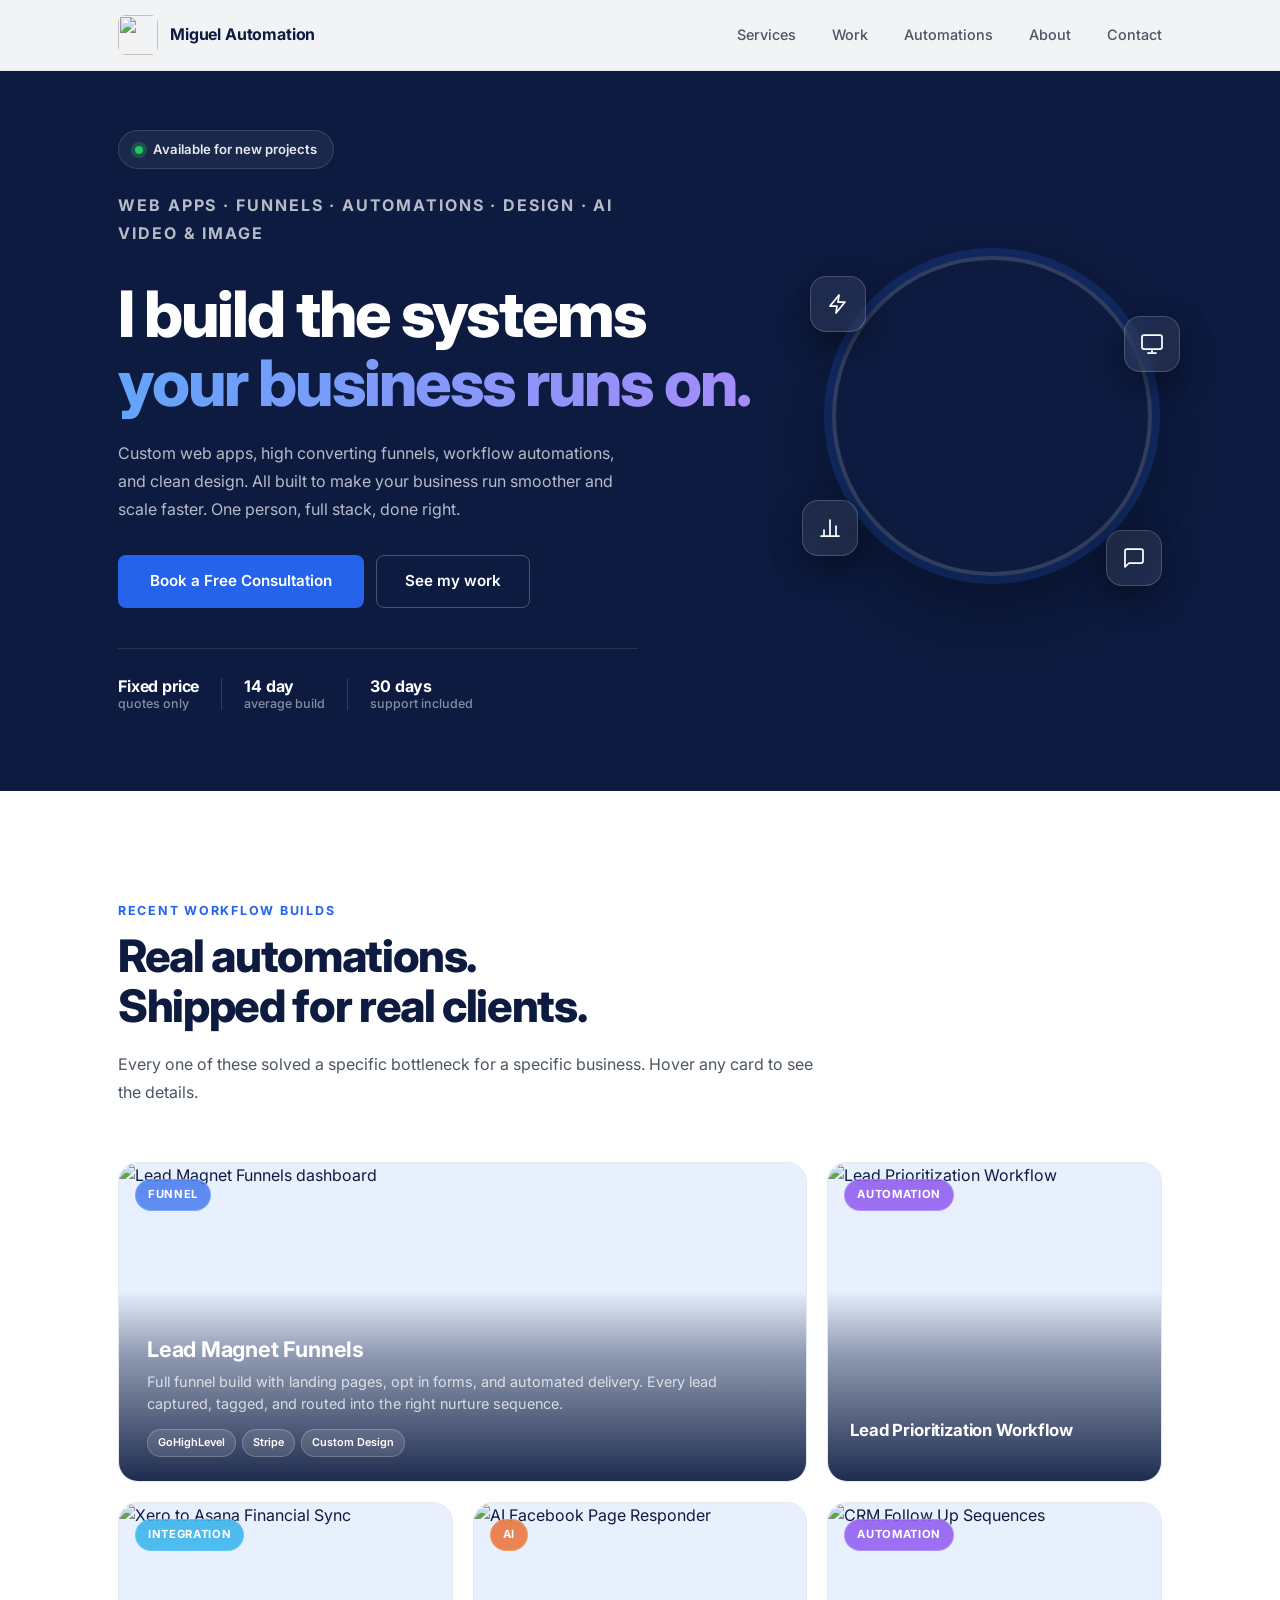
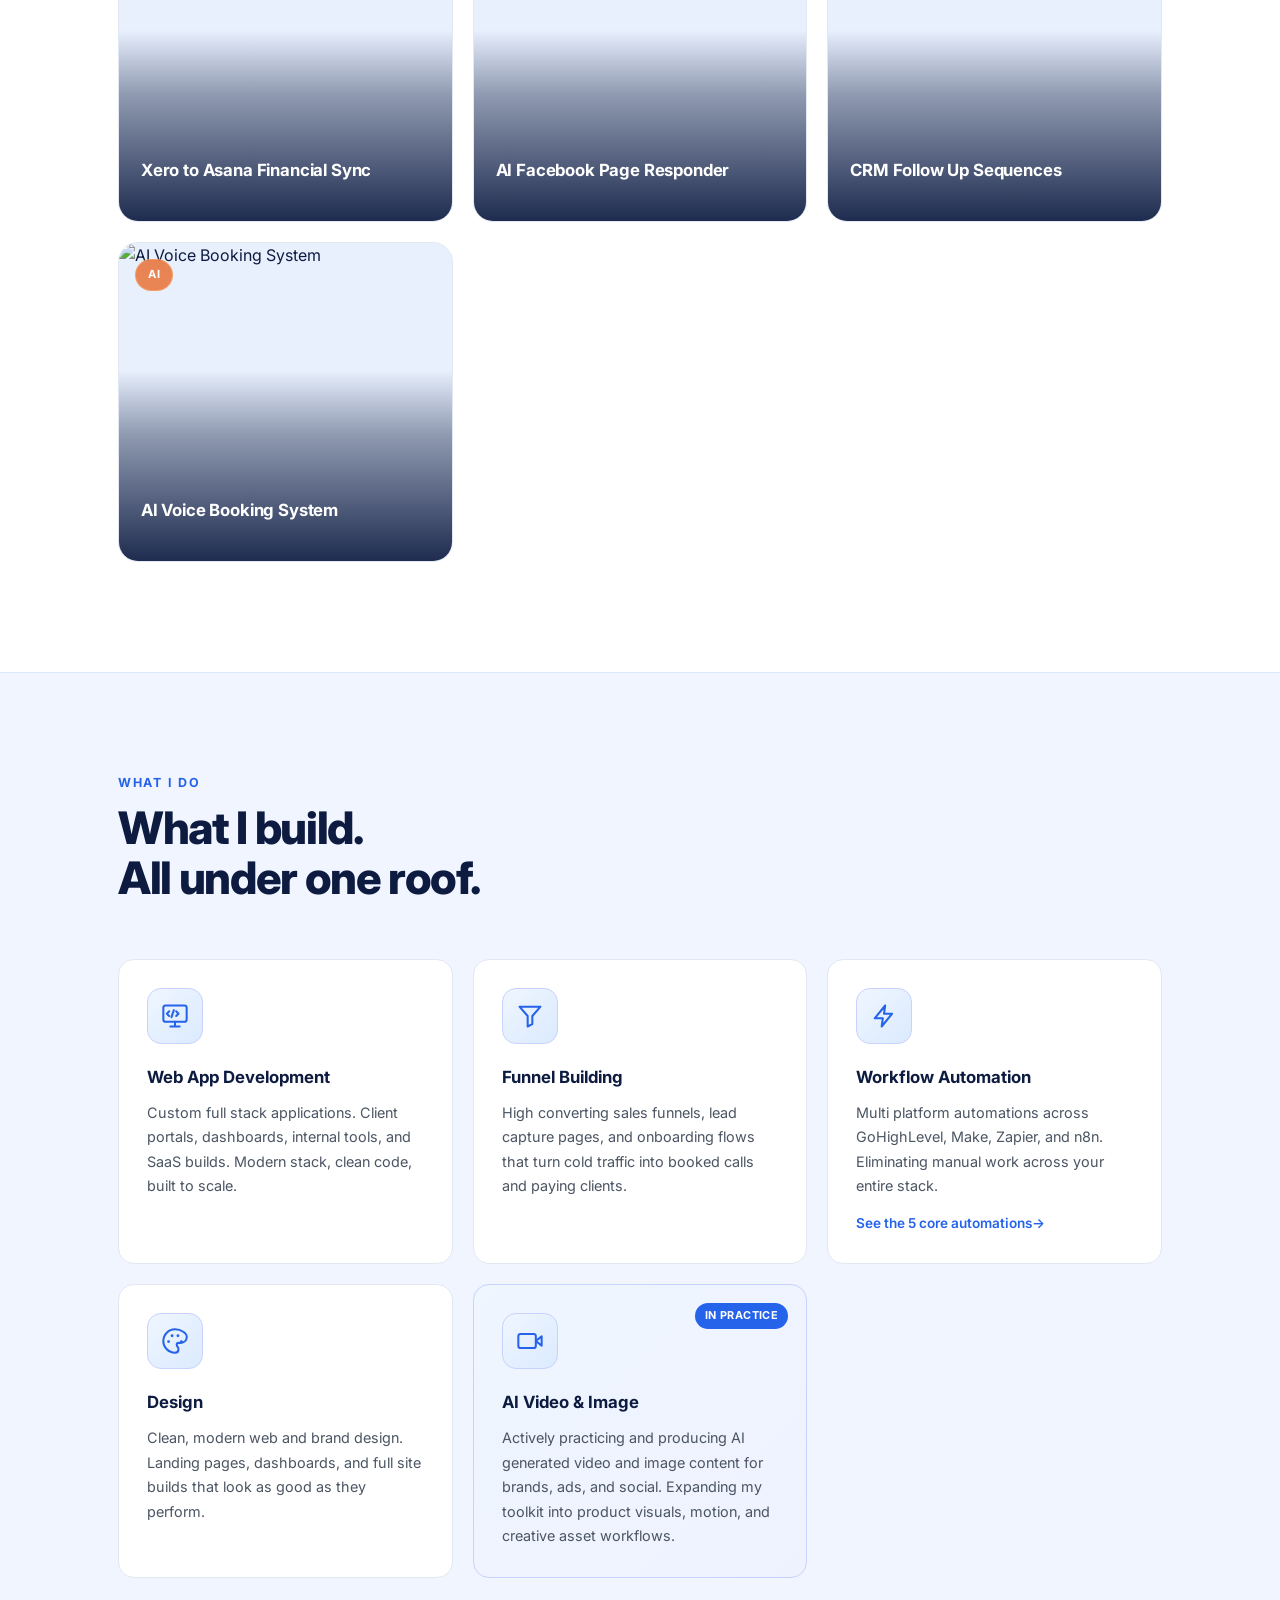
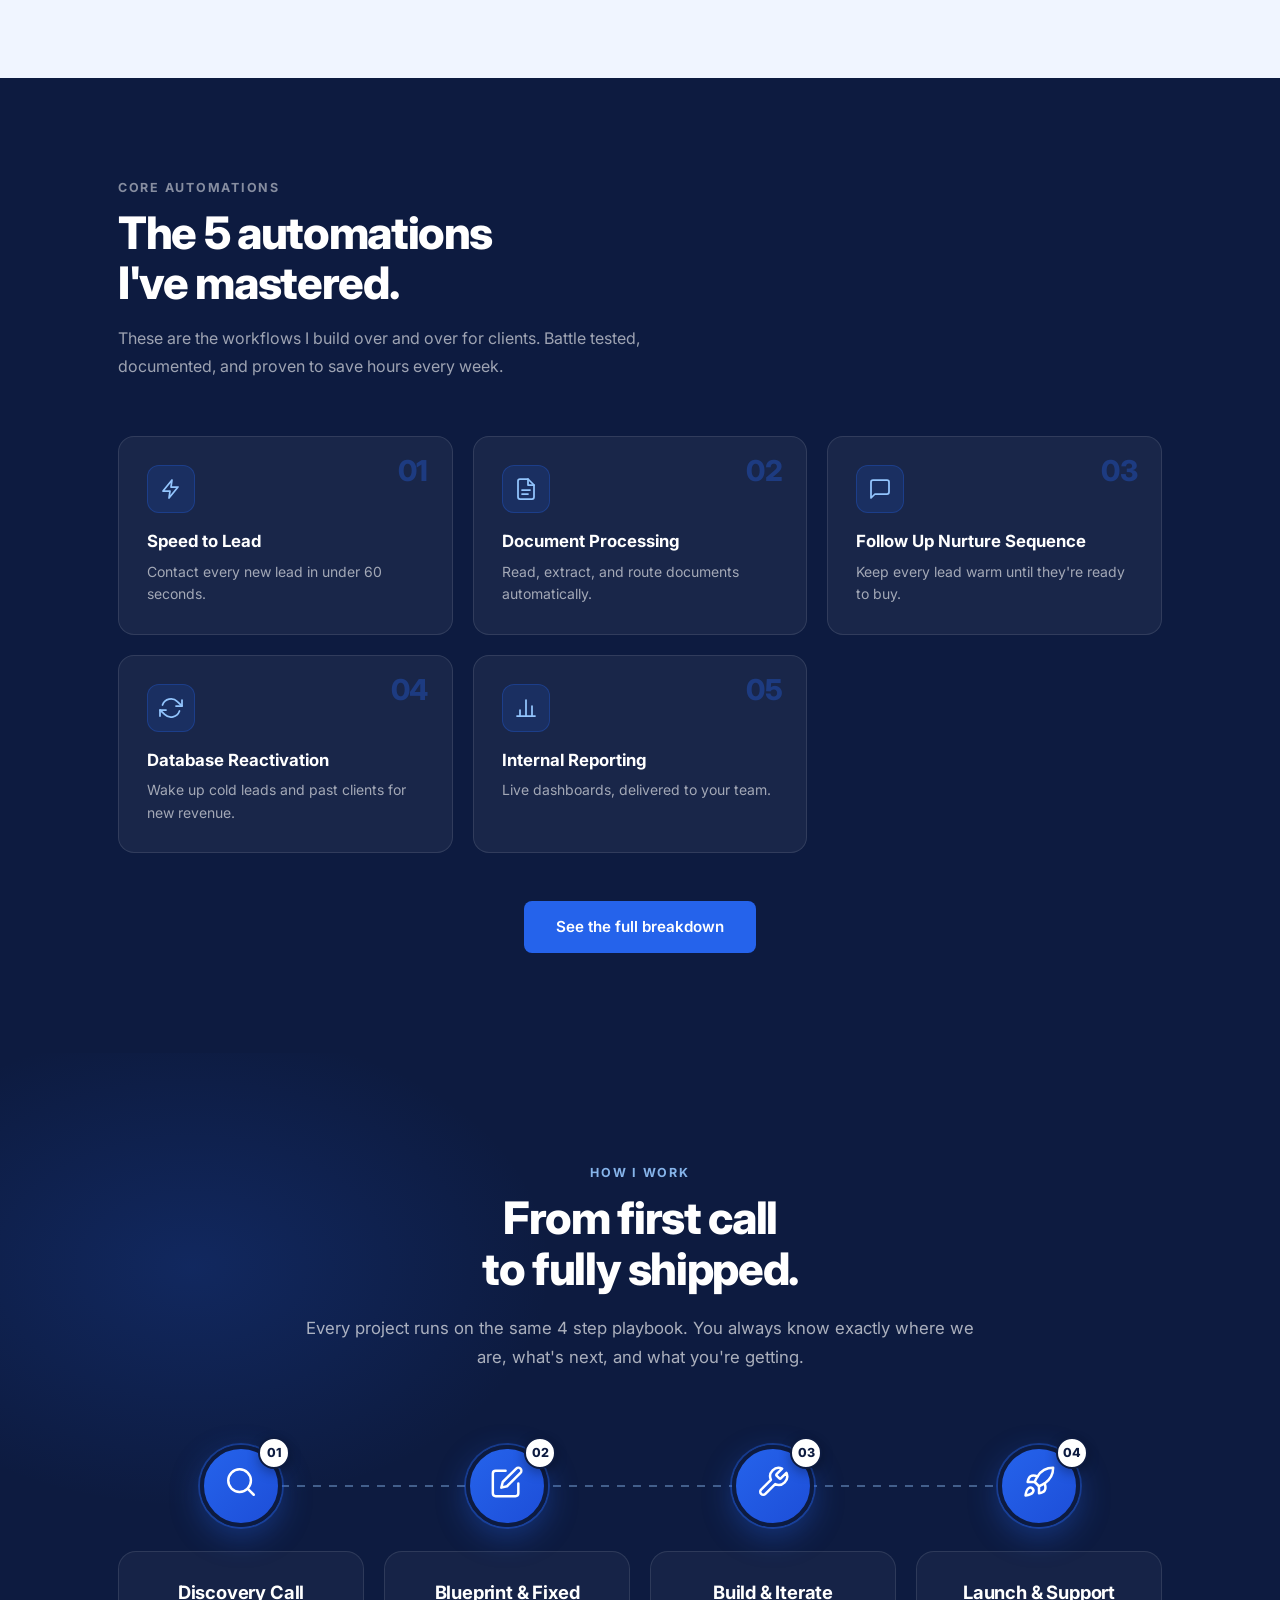
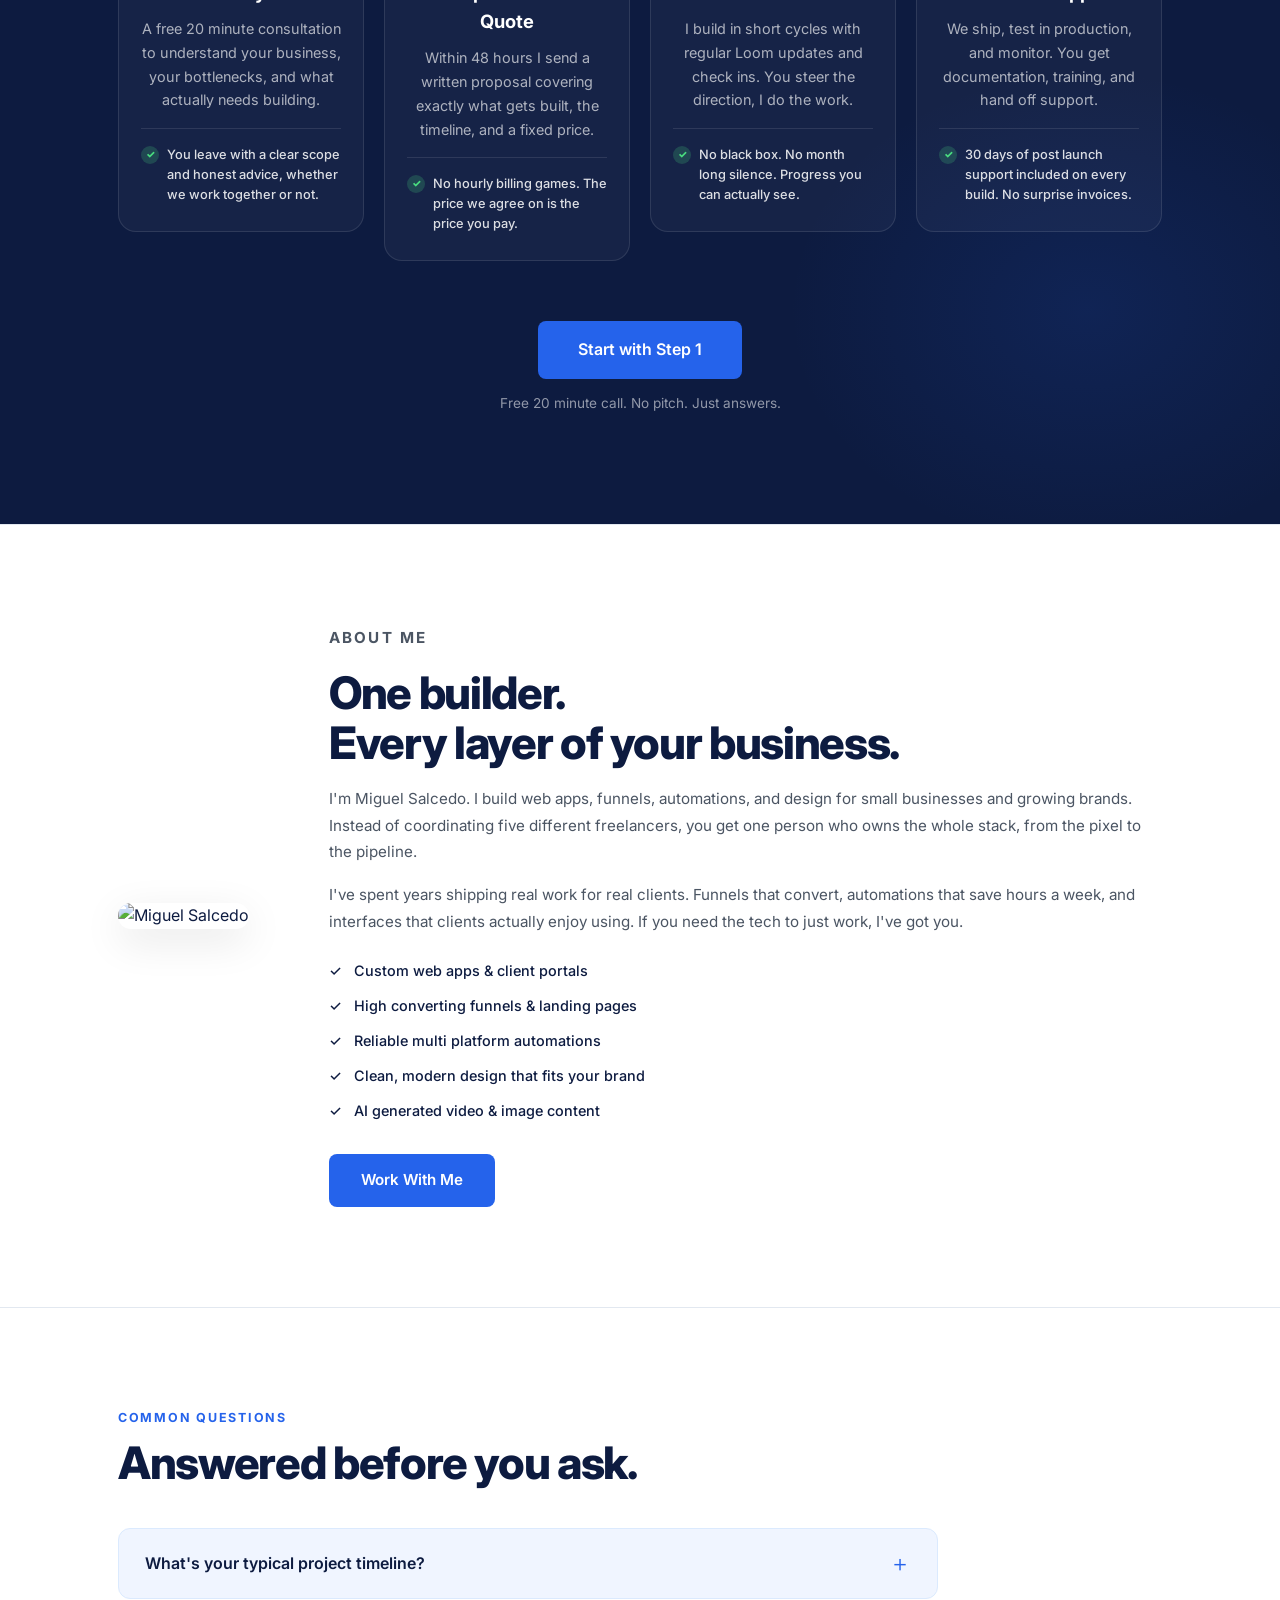
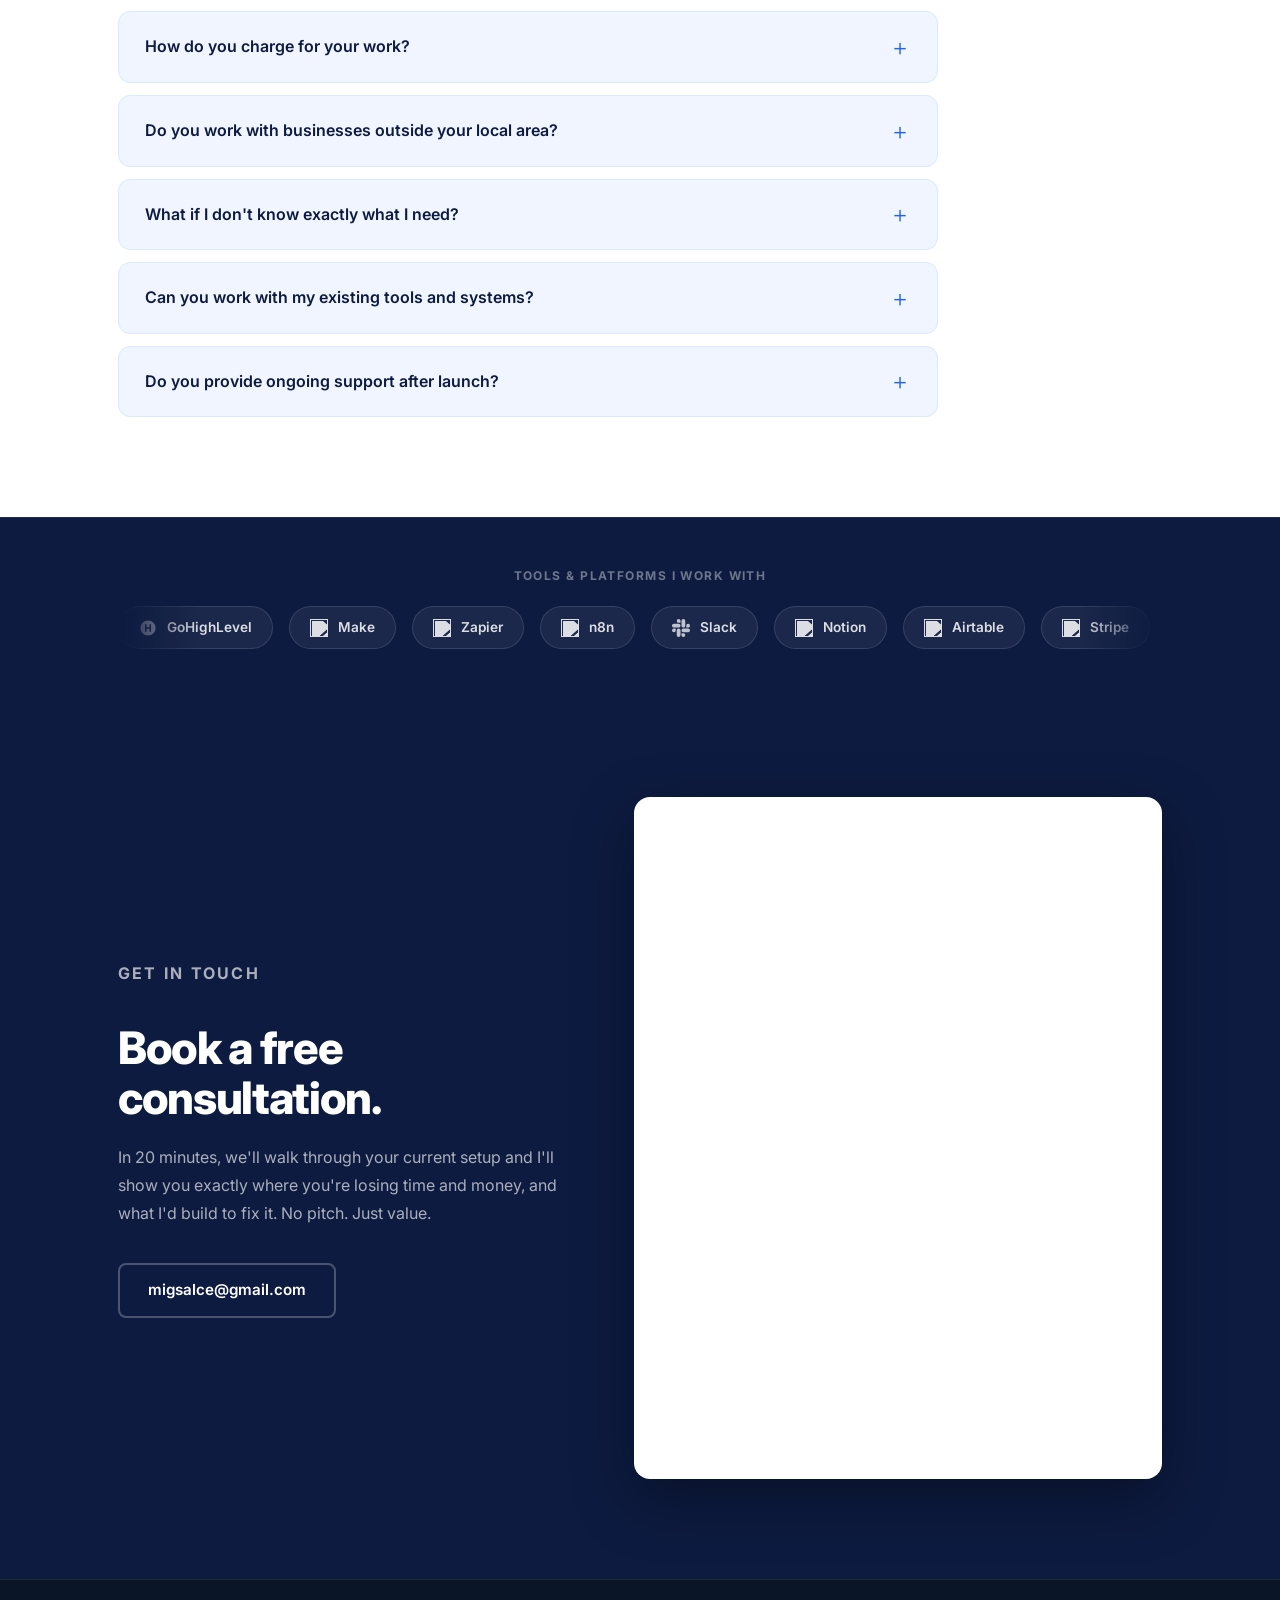
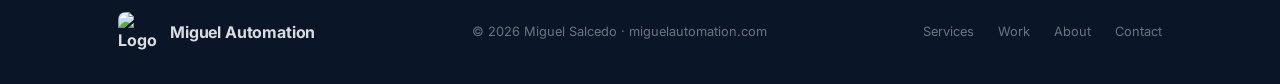
==== commit 185c8f44: "Redesign hero and Work section for more visual impact Hero improvements: - Added 'Available for new " ====
--- a/index.html
+++ b/index.html
@@ -63,14 +63,34 @@
   <section class="hero" id="vanta-hero">
     <div class="container hero-grid">
       <div class="hero-text">
+        <div class="hero-status">
+          <span class="status-dot" aria-hidden="true"></span>
+          <span>Available for new projects</span>
+        </div>
         <p class="hero-label">Web Apps · Funnels · Automations · Design · AI Video &amp; Image</p>
-        <h1>I build the systems<br>your business runs on.</h1>
+        <h1>I build the systems<br><span class="hero-accent">your business runs on.</span></h1>
         <p>Custom web apps, high converting funnels, workflow automations, and clean design. All built to make your business run smoother and scale faster. One person, full stack, done right.</p>
-        <a href="https://calendly.com/migsalce/miguelautomation" target="_blank" rel="noopener" class="btn-primary">Book a Free Consultation</a>
-      </div>
-      <div class="hero-photo">
-        <div class="photo-circle">
-          <img src="https://assets.cdn.filesafe.space/KxctVRUvvdhRZoBokoiv/media/699f2cf1ba06aeb6dcd5c576.jpg" alt="Miguel Salcedo" />
+        <div class="hero-cta-group">
+          <a href="https://calendly.com/migsalce/miguelautomation" target="_blank" rel="noopener" class="btn-primary">Book a Free Consultation</a>
+          <a href="#work" class="btn-ghost">See my work</a>
+        </div>
+        <div class="hero-trust">
+          <div class="trust-item"><strong>Fixed price</strong><span>quotes only</span></div>
+          <div class="trust-divider" aria-hidden="true"></div>
+          <div class="trust-item"><strong>14 day</strong><span>average build</span></div>
+          <div class="trust-divider" aria-hidden="true"></div>
+          <div class="trust-item"><strong>30 days</strong><span>support included</span></div>
+        </div>
+      </div>
+      <div class="hero-visual">
+        <div class="photo-orbit">
+          <div class="photo-circle">
+            <img src="https://assets.cdn.filesafe.space/KxctVRUvvdhRZoBokoiv/media/699f2cf1ba06aeb6dcd5c576.jpg" alt="Miguel Salcedo" />
+          </div>
+          <div class="orbit-badge orbit-badge-1"><svg viewBox="0 0 24 24" fill="none" stroke="currentColor" stroke-width="1.75" stroke-linecap="round" stroke-linejoin="round"><path d="M13 3L4 14h7l-1 7 9-11h-7l1-7z"/></svg></div>
+          <div class="orbit-badge orbit-badge-2"><svg viewBox="0 0 24 24" fill="none" stroke="currentColor" stroke-width="1.75" stroke-linecap="round" stroke-linejoin="round"><rect x="2" y="3" width="20" height="14" rx="2"/><path d="M8 21h8M12 17v4"/></svg></div>
+          <div class="orbit-badge orbit-badge-3"><svg viewBox="0 0 24 24" fill="none" stroke="currentColor" stroke-width="1.75" stroke-linecap="round" stroke-linejoin="round"><line x1="18" y1="20" x2="18" y2="10"/><line x1="12" y1="20" x2="12" y2="4"/><line x1="6" y1="20" x2="6" y2="14"/><line x1="3" y1="20" x2="21" y2="20"/></svg></div>
+          <div class="orbit-badge orbit-badge-4"><svg viewBox="0 0 24 24" fill="none" stroke="currentColor" stroke-width="1.75" stroke-linecap="round" stroke-linejoin="round"><path d="M21 15a2 2 0 0 1-2 2H7l-4 4V5a2 2 0 0 1 2-2h14a2 2 0 0 1 2 2z"/></svg></div>
         </div>
       </div>
     </div>
@@ -79,69 +99,87 @@
   <!-- WORK -->
   <section id="work" class="work">
     <div class="container">
-      <p class="section-label">Recent Workflow Builds</p>
-      <h2>Real automations.<br>Shipped for real clients.</h2>
-      <div class="work-grid">
-
-        <div class="work-card">
+      <div class="work-header">
+        <p class="section-label">Recent Workflow Builds</p>
+        <h2>Real automations.<br>Shipped for real clients.</h2>
+        <p class="work-lead">Every one of these solved a specific bottleneck for a specific business. Hover any card to see the details.</p>
+      </div>
+
+      <div class="work-bento">
+
+        <a href="#contact" class="work-item work-featured">
+          <span class="work-tag work-tag-funnel">Funnel</span>
           <div class="work-img">
-            <img src="https://assets.cdn.filesafe.space/KxctVRUvvdhRZoBokoiv/media/69a3367583726d52b5c6c229.png" alt="Lead Magnet Funnels" />
-          </div>
-          <div class="work-label">
-            <span class="check-icon">✓</span>
-            Lead Magnet Funnels to Capture more Sales
-          </div>
-        </div>
-
-        <div class="work-card">
+            <img src="https://assets.cdn.filesafe.space/KxctVRUvvdhRZoBokoiv/media/69a3367583726d52b5c6c229.png" alt="Lead Magnet Funnels dashboard" loading="lazy" />
+          </div>
+          <div class="work-body">
+            <h3>Lead Magnet Funnels</h3>
+            <p>Full funnel build with landing pages, opt in forms, and automated delivery. Every lead captured, tagged, and routed into the right nurture sequence.</p>
+            <div class="work-stack">
+              <span>GoHighLevel</span><span>Stripe</span><span>Custom Design</span>
+            </div>
+          </div>
+        </a>
+
+        <a href="#contact" class="work-item">
+          <span class="work-tag work-tag-automation">Automation</span>
           <div class="work-img">
-            <img src="https://assets.cdn.filesafe.space/KxctVRUvvdhRZoBokoiv/media/69a39844167da404218abdb6.webp" alt="Lead Prioritization" />
-          </div>
-          <div class="work-label">
-            <span class="check-icon">✓</span>
-            Lead Prioritization Workflow
-          </div>
-        </div>
-
-        <div class="work-card">
+            <img src="https://assets.cdn.filesafe.space/KxctVRUvvdhRZoBokoiv/media/69a39844167da404218abdb6.webp" alt="Lead Prioritization Workflow" loading="lazy" />
+          </div>
+          <div class="work-body">
+            <h3>Lead Prioritization Workflow</h3>
+            <p>Auto scoring and routing that pushes hot leads to the top of the pipeline.</p>
+            <div class="work-stack"><span>Make</span><span>Google Sheets</span></div>
+          </div>
+        </a>
+
+        <a href="#contact" class="work-item">
+          <span class="work-tag work-tag-integration">Integration</span>
           <div class="work-img">
-            <img src="https://assets.cdn.filesafe.space/KxctVRUvvdhRZoBokoiv/media/69a27d04aa1b72fad91dc829.webp" alt="Xero Asana Sync" />
-          </div>
-          <div class="work-label">
-            <span class="check-icon">✓</span>
-            Xero to Asana Financial Sync
-          </div>
-        </div>
-
-        <div class="work-card">
+            <img src="https://assets.cdn.filesafe.space/KxctVRUvvdhRZoBokoiv/media/69a27d04aa1b72fad91dc829.webp" alt="Xero to Asana Financial Sync" loading="lazy" />
+          </div>
+          <div class="work-body">
+            <h3>Xero to Asana Financial Sync</h3>
+            <p>Every invoice paid in Xero triggers task updates in Asana. No manual reconciliation.</p>
+            <div class="work-stack"><span>Xero</span><span>Asana</span><span>n8n</span></div>
+          </div>
+        </a>
+
+        <a href="#contact" class="work-item">
+          <span class="work-tag work-tag-ai">AI</span>
           <div class="work-img">
-            <img src="https://assets.cdn.filesafe.space/KxctVRUvvdhRZoBokoiv/media/69a27d60167da44b3f52da30.webp" alt="AI Facebook Responder" />
-          </div>
-          <div class="work-label">
-            <span class="check-icon">✓</span>
-            AI Facebook Page Responder
-          </div>
-        </div>
-
-        <div class="work-card">
+            <img src="https://assets.cdn.filesafe.space/KxctVRUvvdhRZoBokoiv/media/69a27d60167da44b3f52da30.webp" alt="AI Facebook Page Responder" loading="lazy" />
+          </div>
+          <div class="work-body">
+            <h3>AI Facebook Page Responder</h3>
+            <p>AI first response on every Facebook message, escalating warm ones to a human.</p>
+            <div class="work-stack"><span>OpenAI</span><span>Meta API</span><span>Make</span></div>
+          </div>
+        </a>
+
+        <a href="#contact" class="work-item">
+          <span class="work-tag work-tag-automation">Automation</span>
           <div class="work-img">
-            <img src="https://assets.cdn.filesafe.space/KxctVRUvvdhRZoBokoiv/media/69a27d1b753f15a2fb12b7cf.webp" alt="CRM Follow Up Sequences" />
-          </div>
-          <div class="work-label">
-            <span class="check-icon">✓</span>
-            CRM Follow Up Sequences
-          </div>
-        </div>
-
-        <div class="work-card">
+            <img src="https://assets.cdn.filesafe.space/KxctVRUvvdhRZoBokoiv/media/69a27d1b753f15a2fb12b7cf.webp" alt="CRM Follow Up Sequences" loading="lazy" />
+          </div>
+          <div class="work-body">
+            <h3>CRM Follow Up Sequences</h3>
+            <p>Multi channel nurture across email, SMS, and voicemail with branching logic.</p>
+            <div class="work-stack"><span>GoHighLevel</span><span>Twilio</span></div>
+          </div>
+        </a>
+
+        <a href="#contact" class="work-item">
+          <span class="work-tag work-tag-ai">AI</span>
           <div class="work-img">
-            <img src="https://assets.cdn.filesafe.space/KxctVRUvvdhRZoBokoiv/media/69a27ce6b617a7b195f0db36.webp" alt="AI Voice Booking" />
-          </div>
-          <div class="work-label">
-            <span class="check-icon">✓</span>
-            AI Voice Booking System
-          </div>
-        </div>
+            <img src="https://assets.cdn.filesafe.space/KxctVRUvvdhRZoBokoiv/media/69a27ce6b617a7b195f0db36.webp" alt="AI Voice Booking System" loading="lazy" />
+          </div>
+          <div class="work-body">
+            <h3>AI Voice Booking System</h3>
+            <p>AI voice agent answers calls, qualifies leads, and books appointments 24/7.</p>
+            <div class="work-stack"><span>OpenAI</span><span>Twilio</span><span>Calendly</span></div>
+          </div>
+        </a>
 
       </div>
     </div>
--- a/style.css
+++ b/style.css
@@ -92,6 +92,26 @@
   display: grid; grid-template-columns: 1fr auto;
   gap: 60px; align-items: center; position: relative; z-index: 1;
 }
+
+/* HERO STATUS PILL */
+.hero-status {
+  display: inline-flex; align-items: center; gap: 10px;
+  font-size: 0.82rem; font-weight: 600; color: rgba(255,255,255,0.9);
+  background: rgba(255,255,255,0.06);
+  border: 1px solid rgba(255,255,255,0.12);
+  padding: 8px 16px; border-radius: 100px; margin-bottom: 22px;
+}
+.status-dot {
+  width: 8px; height: 8px; border-radius: 50%;
+  background: #22c55e;
+  box-shadow: 0 0 0 4px rgba(34,197,94,0.25);
+  animation: pulse-status 2.4s ease-in-out infinite;
+}
+@keyframes pulse-status {
+  0%, 100% { box-shadow: 0 0 0 4px rgba(34,197,94,0.25); }
+  50% { box-shadow: 0 0 0 8px rgba(34,197,94,0.08); }
+}
+
 .hero-label {
   font-size: 0.78rem; font-weight: 700; letter-spacing: 0.12em;
   text-transform: uppercase; color: var(--blue); margin-bottom: 18px;
@@ -101,9 +121,14 @@
   line-height: 1.08; letter-spacing: -0.03em;
   color: var(--white); margin-bottom: 22px;
 }
-.hero-text p {
+.hero-accent {
+  background: linear-gradient(120deg, #60a5fa 0%, #a78bfa 100%);
+  -webkit-background-clip: text; background-clip: text;
+  -webkit-text-fill-color: transparent;
+}
+.hero-text > p {
   color: rgba(255,255,255,0.7); font-size: 1rem;
-  max-width: 500px; margin-bottom: 36px; line-height: 1.75;
+  max-width: 520px; margin-bottom: 32px; line-height: 1.75;
 }
 .btn-primary {
   display: inline-block; background: var(--blue); color: var(--white);
@@ -112,13 +137,77 @@
 }
 .btn-primary:hover { background: var(--blue2); transform: translateY(-1px); }
 
-.hero-photo { flex-shrink: 0; }
+.hero-cta-group { display: flex; gap: 12px; flex-wrap: wrap; margin-bottom: 40px; }
+.btn-ghost {
+  display: inline-block; background: transparent;
+  color: var(--white); border: 1.5px solid rgba(255,255,255,0.25);
+  padding: 12.5px 28px; border-radius: 8px;
+  font-weight: 600; font-size: 0.95rem; text-decoration: none;
+  transition: border-color 0.2s, background 0.2s;
+}
+.btn-ghost:hover { border-color: rgba(255,255,255,0.6); background: rgba(255,255,255,0.05); }
+
+/* HERO TRUST BAR */
+.hero-trust {
+  display: flex; align-items: center; gap: 22px;
+  padding-top: 28px; border-top: 1px solid rgba(255,255,255,0.1);
+  max-width: 520px; flex-wrap: wrap;
+}
+.trust-item {
+  display: flex; flex-direction: column; line-height: 1.15;
+}
+.trust-item strong {
+  color: var(--white); font-size: 1rem; font-weight: 700;
+  letter-spacing: -0.01em;
+}
+.trust-item span {
+  color: rgba(255,255,255,0.5); font-size: 0.78rem; font-weight: 500;
+  margin-top: 2px;
+}
+.trust-divider {
+  width: 1px; height: 32px; background: rgba(255,255,255,0.15);
+}
+
+/* HERO VISUAL WITH ORBITING BADGES */
+.hero-visual { flex-shrink: 0; position: relative; }
+.photo-orbit {
+  position: relative;
+  width: 340px; height: 340px;
+}
 .photo-circle {
   width: 320px; height: 320px; border-radius: 50%;
   overflow: hidden; border: 4px solid rgba(255,255,255,0.15);
-  box-shadow: 0 0 0 8px rgba(37,99,235,0.2);
+  box-shadow: 0 0 0 8px rgba(37,99,235,0.2), 0 30px 80px rgba(0,0,0,0.35);
+  margin: 10px auto; position: relative; z-index: 1;
 }
 .photo-circle img { width: 100%; height: 100%; object-fit: cover; object-position: top center; }
+
+.orbit-badge {
+  position: absolute; width: 56px; height: 56px; border-radius: 16px;
+  background: rgba(255,255,255,0.08);
+  border: 1px solid rgba(255,255,255,0.18);
+  backdrop-filter: blur(12px);
+  display: flex; align-items: center; justify-content: center;
+  color: var(--white); z-index: 2;
+  box-shadow: 0 12px 30px rgba(0,0,0,0.4);
+}
+.orbit-badge svg { width: 24px; height: 24px; }
+.orbit-badge-1 { top: 20px; left: -12px; animation: float-a 6s ease-in-out infinite; }
+.orbit-badge-2 { top: 60px; right: -18px; animation: float-b 7s ease-in-out infinite; }
+.orbit-badge-3 { bottom: 40px; left: -20px; animation: float-b 6.5s ease-in-out infinite; }
+.orbit-badge-4 { bottom: 10px; right: 0px; animation: float-a 7.5s ease-in-out infinite; }
+@keyframes float-a {
+  0%, 100% { transform: translateY(0px); }
+  50% { transform: translateY(-14px); }
+}
+@keyframes float-b {
+  0%, 100% { transform: translateY(0px); }
+  50% { transform: translateY(-10px); }
+}
+@media (prefers-reduced-motion: reduce) {
+  .orbit-badge { animation: none; }
+  .status-dot { animation: none; }
+}
 
 /* SECTION LABELS */
 .section-label {
@@ -134,27 +223,99 @@
   color: var(--navy); letter-spacing: -0.03em; line-height: 1.12; margin-bottom: 48px;
 }
 
-/* WORK */
-.work { padding: 100px 0; background: var(--white); }
-.work-grid { display: grid; grid-template-columns: repeat(2, 1fr); gap: 24px; }
-.work-card {
-  background: var(--blue-card);
-  border-radius: 16px; overflow: hidden;
-  border: 1px solid #dbeafe;
-  transition: transform 0.25s, box-shadow 0.25s;
-}
-.work-card:hover { transform: translateY(-4px); box-shadow: 0 12px 32px rgba(37,99,235,0.12); }
-.work-img { width: 100%; height: 240px; overflow: hidden; background: #e8f0fe; }
-.work-img img { width: 100%; height: 100%; object-fit: cover; object-position: top; }
-.work-label {
-  display: flex; align-items: center; gap: 10px;
-  padding: 18px 20px; font-size: 0.92rem; font-weight: 600; color: var(--navy);
-}
-.check-icon {
-  display: flex; align-items: center; justify-content: center;
-  width: 22px; height: 22px; background: var(--blue); color: #fff;
-  border-radius: 50%; font-size: 0.7rem; font-weight: 800; flex-shrink: 0;
-}
+/* WORK — BENTO GRID */
+.work { padding: 110px 0; background: var(--white); }
+.work-header { max-width: 720px; margin-bottom: 56px; }
+.work-header h2 { margin-bottom: 18px; }
+.work-lead { color: var(--muted); font-size: 1rem; line-height: 1.75; }
+
+.work-bento {
+  display: grid; grid-template-columns: repeat(3, 1fr);
+  grid-auto-rows: 320px; gap: 20px;
+}
+.work-item {
+  position: relative; display: block; overflow: hidden;
+  border-radius: 20px; border: 1px solid var(--border);
+  background: var(--blue-card); color: inherit; text-decoration: none;
+  transition: transform 0.3s ease, box-shadow 0.3s ease, border-color 0.3s ease;
+}
+.work-item:hover {
+  transform: translateY(-4px); border-color: var(--blue);
+  box-shadow: 0 22px 60px rgba(37,99,235,0.18);
+}
+.work-featured { grid-column: span 2; grid-row: span 1; }
+
+.work-img {
+  position: absolute; inset: 0;
+  overflow: hidden;
+  background: #e8f0fe;
+}
+.work-img img {
+  width: 100%; height: 100%;
+  object-fit: cover; object-position: top center;
+  transition: transform 0.6s cubic-bezier(0.22, 1, 0.36, 1);
+}
+.work-item:hover .work-img img { transform: scale(1.06); }
+
+.work-item::after {
+  content: ''; position: absolute; inset: 0;
+  background: linear-gradient(180deg, transparent 40%, rgba(13,27,64,0.4) 60%, rgba(13,27,64,0.92) 100%);
+  pointer-events: none;
+}
+
+.work-tag {
+  position: absolute; top: 16px; left: 16px; z-index: 2;
+  font-size: 0.7rem; font-weight: 700; letter-spacing: 0.06em;
+  text-transform: uppercase; color: var(--white);
+  padding: 6px 12px; border-radius: 100px;
+  backdrop-filter: blur(10px);
+  background: rgba(255,255,255,0.15);
+  border: 1px solid rgba(255,255,255,0.25);
+}
+.work-tag-funnel { background: rgba(37,99,235,0.7); border-color: rgba(147,197,253,0.5); }
+.work-tag-automation { background: rgba(124,58,237,0.7); border-color: rgba(196,181,253,0.5); }
+.work-tag-integration { background: rgba(14,165,233,0.7); border-color: rgba(125,211,252,0.5); }
+.work-tag-ai { background: rgba(234,88,12,0.7); border-color: rgba(253,186,116,0.5); }
+
+.work-body {
+  position: absolute; left: 0; right: 0; bottom: 0; z-index: 2;
+  padding: 22px 22px 20px; color: var(--white);
+}
+.work-body h3 {
+  font-size: 1.05rem; font-weight: 700;
+  letter-spacing: -0.01em; margin-bottom: 8px;
+  line-height: 1.25;
+}
+.work-body p {
+  font-size: 0.85rem; color: rgba(255,255,255,0.75);
+  line-height: 1.55; margin-bottom: 12px;
+  max-height: 0; opacity: 0; overflow: hidden;
+  transition: max-height 0.4s ease, opacity 0.3s ease 0.05s, margin-bottom 0.3s ease;
+}
+.work-item:hover .work-body p {
+  max-height: 200px; opacity: 1;
+}
+.work-stack {
+  display: flex; flex-wrap: wrap; gap: 6px;
+  max-height: 0; opacity: 0; overflow: hidden;
+  transition: max-height 0.4s ease 0.05s, opacity 0.3s ease 0.1s;
+}
+.work-item:hover .work-stack {
+  max-height: 60px; opacity: 1;
+}
+.work-stack span {
+  font-size: 0.68rem; font-weight: 600; padding: 4px 10px;
+  border-radius: 100px;
+  background: rgba(255,255,255,0.12);
+  border: 1px solid rgba(255,255,255,0.2);
+  color: var(--white);
+}
+
+.work-featured .work-body h3 { font-size: 1.35rem; }
+.work-featured .work-body { padding: 28px 28px 24px; }
+.work-featured .work-body p { max-height: 200px; opacity: 1; margin-bottom: 14px; }
+.work-featured .work-body p { font-size: 0.9rem; }
+.work-featured .work-stack { max-height: 60px; opacity: 1; }
 
 /* SERVICES */
 .services { padding: 100px 0; background: var(--blue-card); border-top: 1px solid #dbeafe; }
@@ -439,58 +600,311 @@
 .ca-card p { color: rgba(255,255,255,0.6); font-size: 0.875rem; line-height: 1.6; }
 .ca-cta { text-align: center; }
 
-/* PAGE HERO (single-column, for subpages) */
-.page-hero { max-width: 780px; position: relative; z-index: 1; }
-.page-hero h1 {
-  font-size: clamp(2.8rem, 5vw, 4rem); font-weight: 800;
-  line-height: 1.08; letter-spacing: -0.03em;
-  color: var(--white); margin: 18px 0 22px;
-}
-.page-hero p {
-  color: rgba(255,255,255,0.7); font-size: 1.05rem;
-  max-width: 620px; margin-bottom: 36px; line-height: 1.75;
-}
-
-/* AUTOMATIONS LIST PAGE */
-.automations-list { padding: 100px 0; background: var(--white); }
-.auto-grid { display: flex; flex-direction: column; gap: 24px; }
-.auto-card {
-  background: var(--blue-card); border: 1px solid #dbeafe;
+/* ============ AUTOMATIONS PAGE REDESIGN ============ */
+
+/* AUTO HERO (distinct from landing hero) */
+.auto-hero {
+  padding: 150px 0 80px;
+  background:
+    radial-gradient(900px 500px at 15% 10%, rgba(37,99,235,0.14), transparent 60%),
+    radial-gradient(700px 500px at 90% 90%, rgba(37,99,235,0.1), transparent 60%),
+    linear-gradient(180deg, #f8faff 0%, #eef2ff 100%);
+  position: relative; overflow: hidden;
+  border-bottom: 1px solid #dbeafe;
+}
+.auto-hero-inner { max-width: 820px; margin: 0 auto; text-align: center; }
+.auto-eyebrow {
+  display: inline-flex; align-items: center; gap: 10px;
+  font-size: 0.8rem; font-weight: 600; color: var(--blue);
+  background: rgba(37,99,235,0.08);
+  border: 1px solid rgba(37,99,235,0.2);
+  padding: 8px 16px; border-radius: 100px; margin-bottom: 28px;
+}
+.eyebrow-dot {
+  width: 8px; height: 8px; border-radius: 50%;
+  background: #22c55e;
+  box-shadow: 0 0 0 4px rgba(34,197,94,0.2);
+  animation: pulse-dot 2.4s ease-in-out infinite;
+}
+@keyframes pulse-dot {
+  0%, 100% { box-shadow: 0 0 0 4px rgba(34,197,94,0.2); }
+  50% { box-shadow: 0 0 0 8px rgba(34,197,94,0.08); }
+}
+.auto-hero h1 {
+  font-size: clamp(2.8rem, 5.5vw, 4.4rem);
+  font-weight: 800; letter-spacing: -0.035em;
+  line-height: 1.05; color: var(--navy); margin-bottom: 24px;
+}
+.gradient-text {
+  background: linear-gradient(120deg, #2563eb 0%, #7c3aed 100%);
+  -webkit-background-clip: text; background-clip: text;
+  -webkit-text-fill-color: transparent;
+}
+.auto-hero-lead {
+  font-size: 1.15rem; color: var(--muted);
+  max-width: 640px; margin: 0 auto 40px; line-height: 1.7;
+}
+.auto-hero-actions {
+  display: flex; justify-content: center; gap: 14px; flex-wrap: wrap;
+  margin-bottom: 70px;
+}
+.btn-ghost-dark {
+  display: inline-block; background: transparent;
+  color: var(--navy); border: 2px solid rgba(13,27,64,0.15);
+  padding: 12px 26px; border-radius: 8px;
+  font-weight: 600; font-size: 0.95rem; text-decoration: none;
+  transition: border-color 0.2s, background 0.2s;
+  cursor: pointer;
+}
+.btn-ghost-dark:hover { border-color: var(--navy); background: rgba(13,27,64,0.04); }
+
+/* STAT BAR */
+.stat-bar {
+  display: grid; grid-template-columns: repeat(4, 1fr); gap: 20px;
+  background: var(--white); border: 1px solid #dbeafe;
+  border-radius: 20px; padding: 32px;
+  box-shadow: 0 20px 60px rgba(37,99,235,0.08);
+}
+.stat { text-align: center; }
+.stat-num {
+  font-size: 2.4rem; font-weight: 800; color: var(--blue);
+  letter-spacing: -0.03em; line-height: 1;
+}
+.stat-label {
+  font-size: 0.85rem; font-weight: 500; color: var(--muted);
+  margin-top: 8px;
+}
+
+/* QUIZ SECTION */
+.quiz-section { padding: 100px 0; background: var(--white); }
+.quiz-header { text-align: center; max-width: 680px; margin: 0 auto 56px; }
+.quiz-header h2 { color: var(--navy); margin-bottom: 20px; }
+.quiz-intro {
+  color: var(--muted); font-size: 1.05rem;
+  line-height: 1.75; margin: 0 auto;
+}
+
+.quiz-widget {
+  max-width: 720px; margin: 0 auto;
+  background: linear-gradient(135deg, #0d1b40, #0a1628);
+  border-radius: 24px; padding: 44px;
+  box-shadow: 0 30px 80px rgba(13,27,64,0.25);
+  border: 1px solid rgba(255,255,255,0.06);
+}
+.quiz-progress-wrap { margin-bottom: 36px; }
+.quiz-progress-track {
+  width: 100%; height: 6px; background: rgba(255,255,255,0.08);
+  border-radius: 100px; overflow: hidden; margin-bottom: 10px;
+}
+.quiz-progress-bar {
+  height: 100%; background: linear-gradient(90deg, #2563eb, #7c3aed);
+  border-radius: 100px; width: 0%;
+  transition: width 0.5s cubic-bezier(0.22, 1, 0.36, 1);
+}
+.quiz-progress-text {
+  font-size: 0.8rem; color: rgba(255,255,255,0.5);
+  font-weight: 500; text-align: right;
+  letter-spacing: 0.03em;
+}
+
+.quiz-slides { position: relative; }
+.quiz-slide { display: none; }
+.quiz-slide.active { display: block; animation: slide-in 0.4s ease-out; }
+@keyframes slide-in {
+  from { opacity: 0; transform: translateY(12px); }
+  to { opacity: 1; transform: translateY(0); }
+}
+.quiz-slide h3 {
+  font-size: 1.4rem; font-weight: 700; color: var(--white);
+  margin-bottom: 26px; line-height: 1.35; letter-spacing: -0.01em;
+}
+.quiz-options { display: flex; flex-direction: column; gap: 10px; }
+.quiz-option {
+  text-align: left; padding: 18px 22px;
+  background: rgba(255,255,255,0.04);
+  border: 1px solid rgba(255,255,255,0.1);
+  color: rgba(255,255,255,0.9); border-radius: 12px;
+  font-family: inherit; font-size: 0.95rem; font-weight: 500;
+  cursor: pointer;
+  transition: background 0.2s, border-color 0.2s, transform 0.15s;
+}
+.quiz-option:hover {
+  background: rgba(37,99,235,0.15);
+  border-color: rgba(37,99,235,0.5);
+  transform: translateX(4px);
+}
+.quiz-option.selected {
+  background: rgba(37,99,235,0.25);
+  border-color: var(--blue);
+  color: var(--white);
+}
+
+/* QUIZ RESULT */
+.quiz-result.active { display: block; }
+.result-badge {
+  display: inline-block; font-size: 0.72rem; font-weight: 700;
+  letter-spacing: 0.1em; text-transform: uppercase;
+  color: #93c5fd;
+  background: rgba(37,99,235,0.15);
+  border: 1px solid rgba(37,99,235,0.3);
+  padding: 6px 14px; border-radius: 100px; margin-bottom: 18px;
+}
+.quiz-result h3 {
+  font-size: 1.5rem; color: var(--white);
+  margin-bottom: 28px; line-height: 1.3;
+}
+.result-list { display: flex; flex-direction: column; gap: 14px; margin-bottom: 32px; }
+.result-item {
+  display: grid; grid-template-columns: auto 1fr auto; gap: 20px;
+  align-items: center;
+  background: rgba(255,255,255,0.05);
+  border: 1px solid rgba(255,255,255,0.1);
+  border-radius: 14px; padding: 20px 22px;
+  transition: border-color 0.25s, background 0.25s;
+}
+.result-item:hover {
+  border-color: rgba(147,197,253,0.4);
+  background: rgba(37,99,235,0.08);
+}
+.result-icon {
+  width: 52px; height: 52px; border-radius: 12px;
+  background: rgba(37,99,235,0.2);
+  border: 1px solid rgba(37,99,235,0.4);
+  display: flex; align-items: center; justify-content: center;
+  color: #93c5fd; flex-shrink: 0;
+}
+.result-icon svg { width: 26px; height: 26px; }
+.result-rank {
+  font-size: 0.68rem; font-weight: 800;
+  color: #fbbf24; letter-spacing: 0.1em;
+  text-transform: uppercase; margin-bottom: 4px;
+}
+.result-detail h4 {
+  font-size: 1rem; font-weight: 700; color: var(--white);
+  margin-bottom: 4px; letter-spacing: -0.01em;
+}
+.result-detail p {
+  font-size: 0.85rem; color: rgba(255,255,255,0.65);
+  line-height: 1.5; margin: 0;
+}
+.result-match {
+  text-align: center; padding: 8px 14px;
+  background: rgba(74,222,128,0.12);
+  border: 1px solid rgba(74,222,128,0.3);
+  border-radius: 10px; flex-shrink: 0;
+}
+.match-num {
+  font-size: 1.1rem; font-weight: 800; color: #4ade80;
+  line-height: 1;
+}
+.match-label {
+  font-size: 0.65rem; color: rgba(74,222,128,0.7);
+  font-weight: 600; margin-top: 2px; letter-spacing: 0.05em;
+  text-transform: uppercase;
+}
+.result-empty {
+  padding: 24px; text-align: center;
+  color: rgba(255,255,255,0.7); font-size: 0.95rem;
+  line-height: 1.7;
+  background: rgba(255,255,255,0.04);
+  border: 1px solid rgba(255,255,255,0.1);
+  border-radius: 12px;
+}
+.result-cta {
+  display: flex; gap: 12px; align-items: center;
+  justify-content: center; flex-wrap: wrap;
+}
+.result-cta .btn-ghost-dark {
+  color: rgba(255,255,255,0.7);
+  border-color: rgba(255,255,255,0.2);
+}
+.result-cta .btn-ghost-dark:hover {
+  color: var(--white); border-color: rgba(255,255,255,0.5);
+  background: rgba(255,255,255,0.05);
+}
+
+/* STACK SECTION (5 automation deep-dives) */
+.stack-section { padding: 110px 0; background: var(--blue-card); border-top: 1px solid #dbeafe; }
+.stack-header { text-align: center; max-width: 660px; margin: 0 auto 64px; }
+.stack-header h2 { margin-bottom: 18px; }
+.stack-intro { color: var(--muted); font-size: 1.05rem; line-height: 1.7; }
+.stack-list { display: flex; flex-direction: column; gap: 24px; }
+.stack-item {
+  display: grid; grid-template-columns: 220px 1fr;
+  gap: 40px; align-items: center;
+  background: var(--white); border: 1px solid #dbeafe;
   border-radius: 20px; padding: 40px;
   transition: transform 0.25s, box-shadow 0.25s, border-color 0.25s;
-  position: relative;
-}
-.auto-card:hover { transform: translateY(-3px); box-shadow: 0 12px 32px rgba(37,99,235,0.12); border-color: var(--blue); }
-.auto-number {
-  position: absolute; top: 32px; right: 40px;
-  font-size: 3rem; font-weight: 800; color: rgba(37,99,235,0.15);
-  letter-spacing: -0.03em; line-height: 1;
-}
-.auto-icon {
-  width: 60px; height: 60px; border-radius: 14px;
+}
+.stack-item:hover {
+  transform: translateY(-3px); border-color: var(--blue);
+  box-shadow: 0 16px 44px rgba(37,99,235,0.14);
+}
+.stack-alt { grid-template-columns: 1fr 220px; }
+.stack-alt .stack-visual { order: 2; }
+.stack-alt .stack-body { order: 1; }
+
+.stack-visual {
+  position: relative; display: flex; align-items: center; justify-content: center;
+  height: 180px;
   background: linear-gradient(135deg, #eff6ff, #dbeafe);
+  border-radius: 16px; border: 1px solid #c7d2fe;
+}
+.stack-icon {
+  width: 80px; height: 80px; border-radius: 20px;
+  background: var(--white); color: var(--blue);
+  display: flex; align-items: center; justify-content: center;
+  box-shadow: 0 12px 30px rgba(37,99,235,0.2);
   border: 1px solid #c7d2fe;
-  display: flex; align-items: center; justify-content: center;
-  color: var(--blue); margin-bottom: 16px;
-}
-.auto-icon svg { width: 30px; height: 30px; }
-.auto-card h2 {
+}
+.stack-icon svg { width: 40px; height: 40px; }
+.stack-badge {
+  position: absolute; top: 16px; right: 16px;
+  font-size: 1.4rem; font-weight: 800; color: rgba(37,99,235,0.35);
+  letter-spacing: -0.02em;
+}
+.stack-tagline {
+  font-size: 0.78rem; font-weight: 700; letter-spacing: 0.08em;
+  text-transform: uppercase; color: var(--blue);
+  margin-bottom: 12px;
+}
+.stack-body h3 {
   font-size: 1.6rem; font-weight: 800; color: var(--navy);
-  letter-spacing: -0.02em; margin-bottom: 8px; line-height: 1.15;
-}
-.auto-tagline {
-  font-size: 1rem; font-weight: 600; color: var(--blue);
-  margin-bottom: 20px;
-}
-.auto-body p {
-  color: var(--muted); font-size: 0.95rem; line-height: 1.75; margin-bottom: 12px;
-}
-.auto-body p strong { color: var(--navy); font-weight: 700; }
-.auto-tags { display: flex; flex-wrap: wrap; gap: 8px; margin-top: 20px; }
-.auto-tags span {
-  font-size: 0.75rem; font-weight: 600; padding: 5px 12px;
-  border-radius: 100px; background: var(--white);
-  border: 1px solid var(--border); color: var(--navy);
+  letter-spacing: -0.02em; line-height: 1.15; margin-bottom: 14px;
+}
+.stack-body > p {
+  color: var(--muted); font-size: 0.95rem; line-height: 1.7; margin-bottom: 20px;
+}
+.stack-outcomes {
+  list-style: none; padding: 0; margin: 0 0 20px;
+  display: flex; flex-direction: column; gap: 10px;
+}
+.stack-outcomes li {
+  position: relative; padding-left: 26px;
+  font-size: 0.9rem; color: var(--navy); line-height: 1.55;
+  font-weight: 500;
+}
+.stack-outcomes li::before {
+  content: ''; position: absolute; left: 0; top: 8px;
+  width: 16px; height: 16px; border-radius: 50%;
+  background: rgba(74,222,128,0.2);
+  border: 1px solid rgba(74,222,128,0.4);
+}
+.stack-outcomes li::after {
+  content: ''; position: absolute; left: 5px; top: 11px;
+  width: 5px; height: 8px;
+  border-right: 2px solid #16a34a;
+  border-bottom: 2px solid #16a34a;
+  transform: rotate(45deg);
+}
+.stack-stack {
+  display: flex; flex-wrap: wrap; gap: 6px;
+  padding-top: 16px; border-top: 1px solid var(--border);
+}
+.stack-stack span {
+  font-size: 0.72rem; font-weight: 600; padding: 4px 12px;
+  border-radius: 100px; background: var(--blue-light);
+  border: 1px solid #dbeafe; color: var(--navy);
 }
 
 /* SERVICE CARD LINK */
@@ -506,29 +920,45 @@
 /* RESPONSIVE */
 @media (max-width: 900px) {
   .hero-grid { grid-template-columns: 1fr; text-align: center; }
-  .hero-photo { display: flex; justify-content: center; }
-  .photo-circle { width: 240px; height: 240px; }
+  .hero-visual { display: flex; justify-content: center; }
+  .photo-orbit { width: 260px; height: 260px; }
+  .photo-circle { width: 240px; height: 240px; margin: 10px auto; }
+  .hero-cta-group, .hero-trust, .hero-status { justify-content: center; }
+  .hero-status { display: inline-flex; margin: 0 auto 22px; }
+  .hero-trust { margin: 0 auto; }
   .about-grid { grid-template-columns: 1fr; }
   .about-photo { display: flex; justify-content: center; }
   .services-grid { grid-template-columns: repeat(2, 1fr); }
-  .work-grid { grid-template-columns: 1fr; }
+  .work-bento { grid-template-columns: repeat(2, 1fr); grid-auto-rows: 280px; }
+  .work-featured { grid-column: span 2; }
   .contact-grid { grid-template-columns: 1fr; gap: 40px; }
   .ca-grid { grid-template-columns: repeat(2, 1fr); }
   .timeline { grid-template-columns: repeat(2, 1fr); gap: 40px 20px; }
   .timeline-line { display: none; }
+  .stat-bar { grid-template-columns: repeat(2, 1fr); }
+  .stack-item, .stack-alt { grid-template-columns: 1fr; gap: 24px; padding: 32px; }
+  .stack-alt .stack-visual, .stack-alt .stack-body { order: initial; }
+  .stack-visual { height: 140px; }
+  .stack-icon { width: 68px; height: 68px; }
+  .stack-icon svg { width: 34px; height: 34px; }
 }
 @media (max-width: 600px) {
   nav ul { display: none; }
   .menu-toggle { display: flex; }
   .services-grid { grid-template-columns: 1fr; }
   .hero { padding: 110px 0 60px; }
-  .auto-card { padding: 28px 24px; }
-  .auto-number { top: 22px; right: 24px; font-size: 2.2rem; }
-  .auto-card h2 { font-size: 1.3rem; padding-right: 40px; }
   .ca-grid { grid-template-columns: 1fr; }
   .timeline { grid-template-columns: 1fr; gap: 32px; }
   .step-node { width: 72px; height: 72px; }
   .step-icon svg { width: 30px; height: 30px; }
   .faq-item summary { padding: 18px 20px; font-size: 0.95rem; }
   .faq-answer { padding: 0 20px 20px; }
-}
+  .work-bento { grid-template-columns: 1fr; grid-auto-rows: 260px; }
+  .work-featured { grid-column: span 1; grid-row: span 1; }
+  .work-body p, .work-stack { max-height: 200px; opacity: 1; }
+  .hero-trust { gap: 14px; }
+  .trust-divider { display: none; }
+  .btn-primary, .btn-ghost { padding: 12px 22px; font-size: 0.9rem; }
+  .orbit-badge { width: 44px; height: 44px; }
+  .orbit-badge svg { width: 20px; height: 20px; }
+}
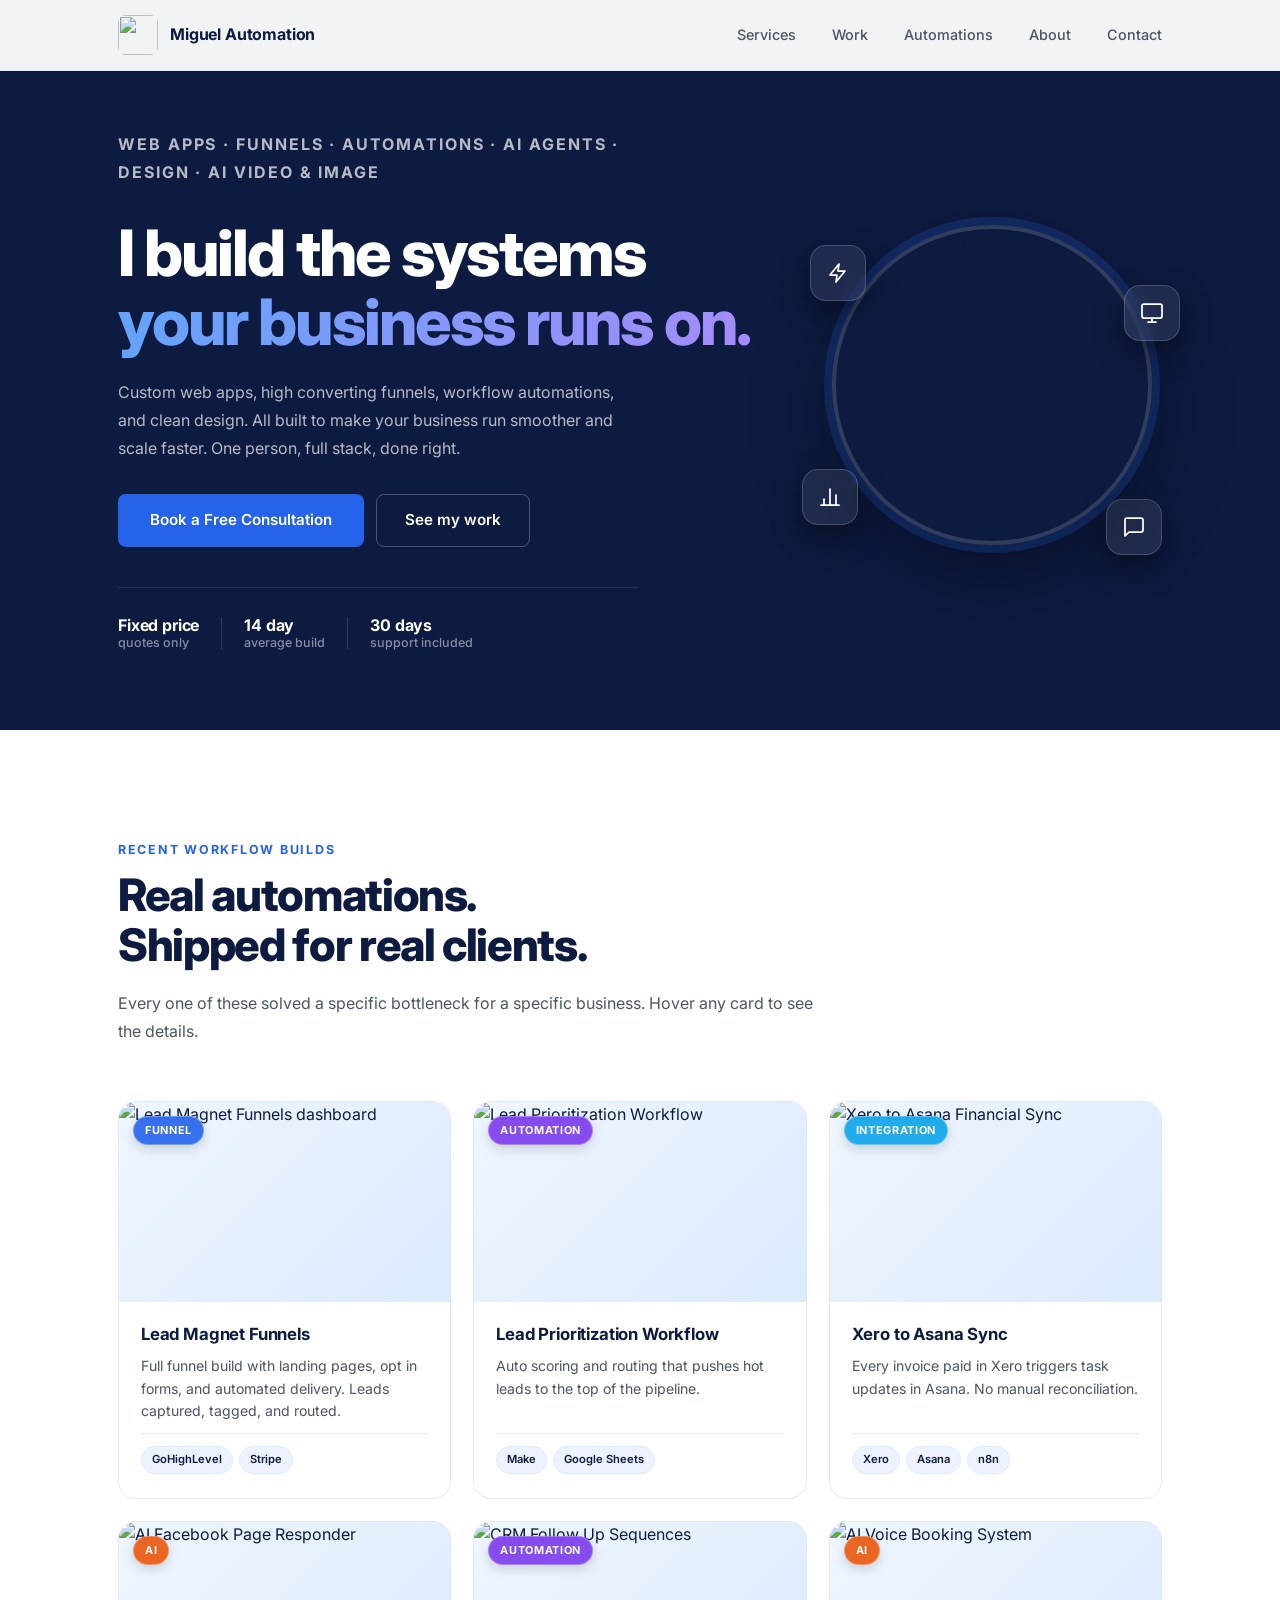
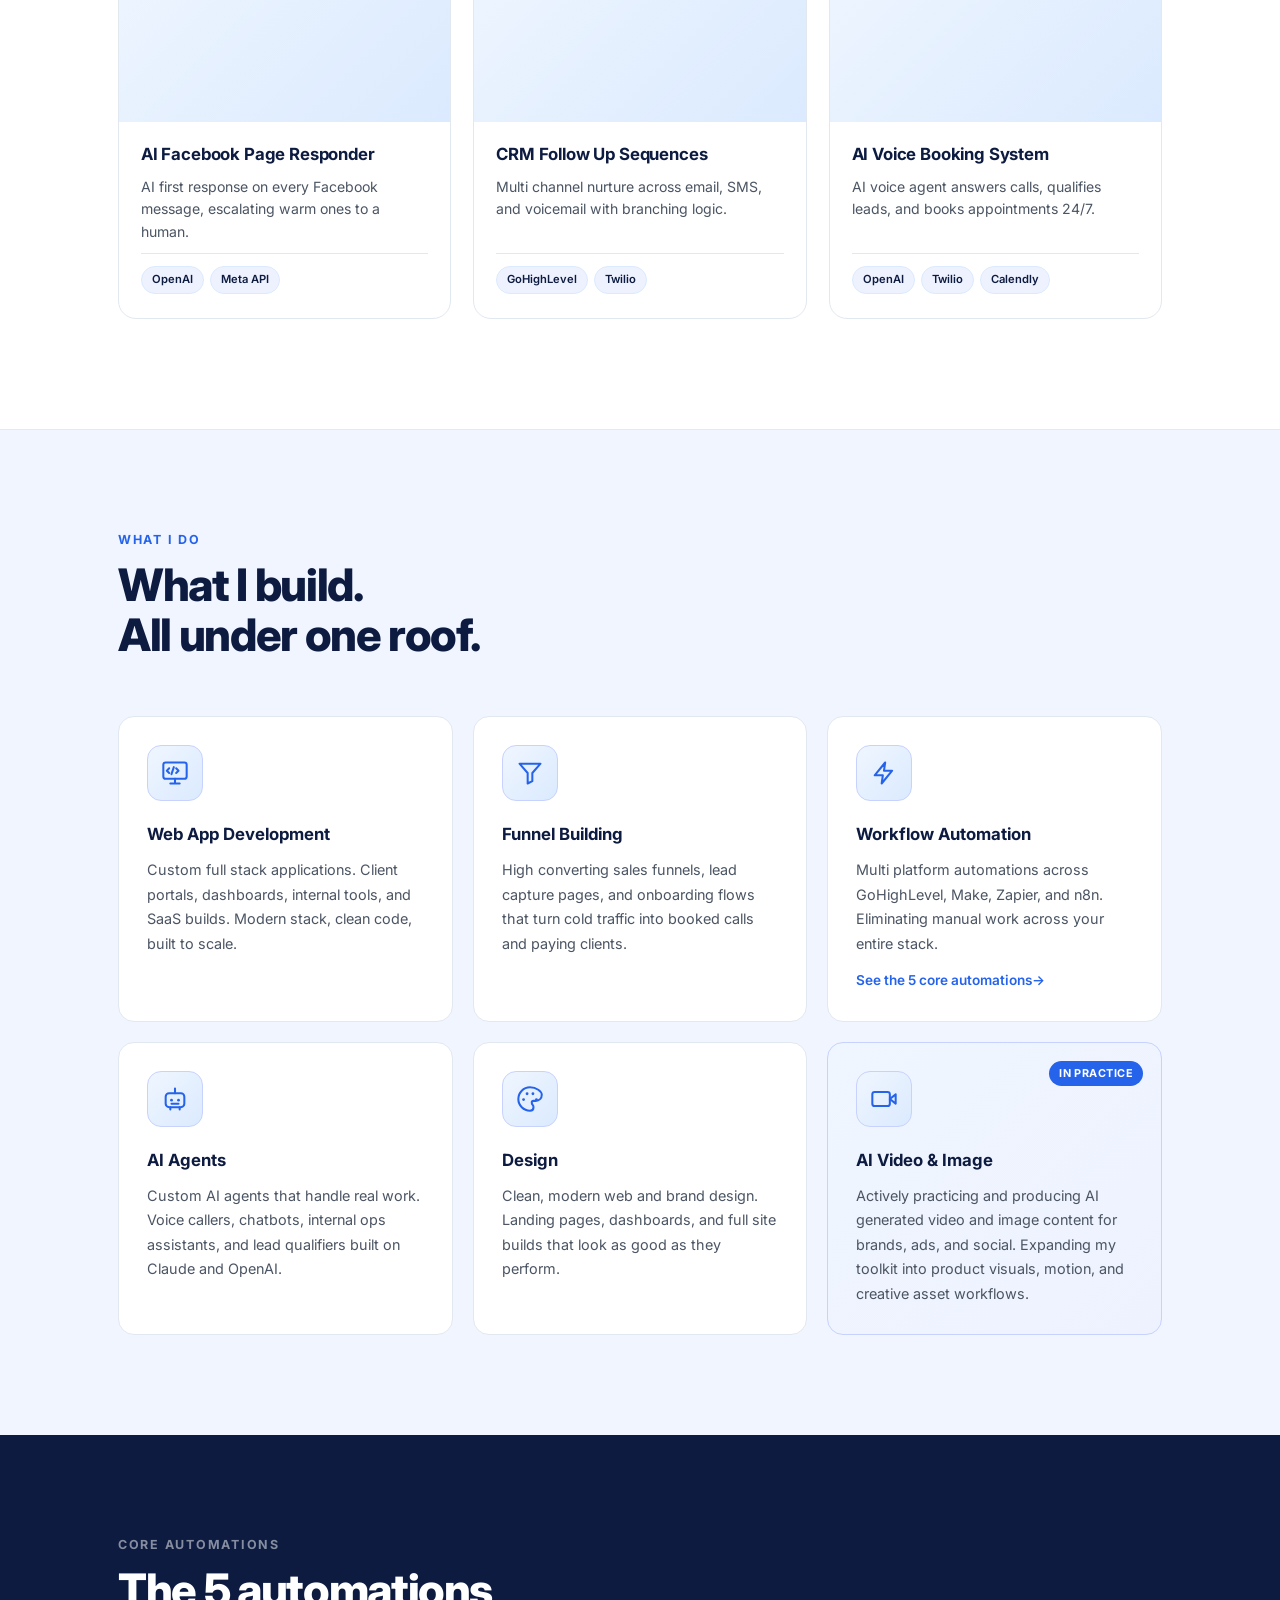
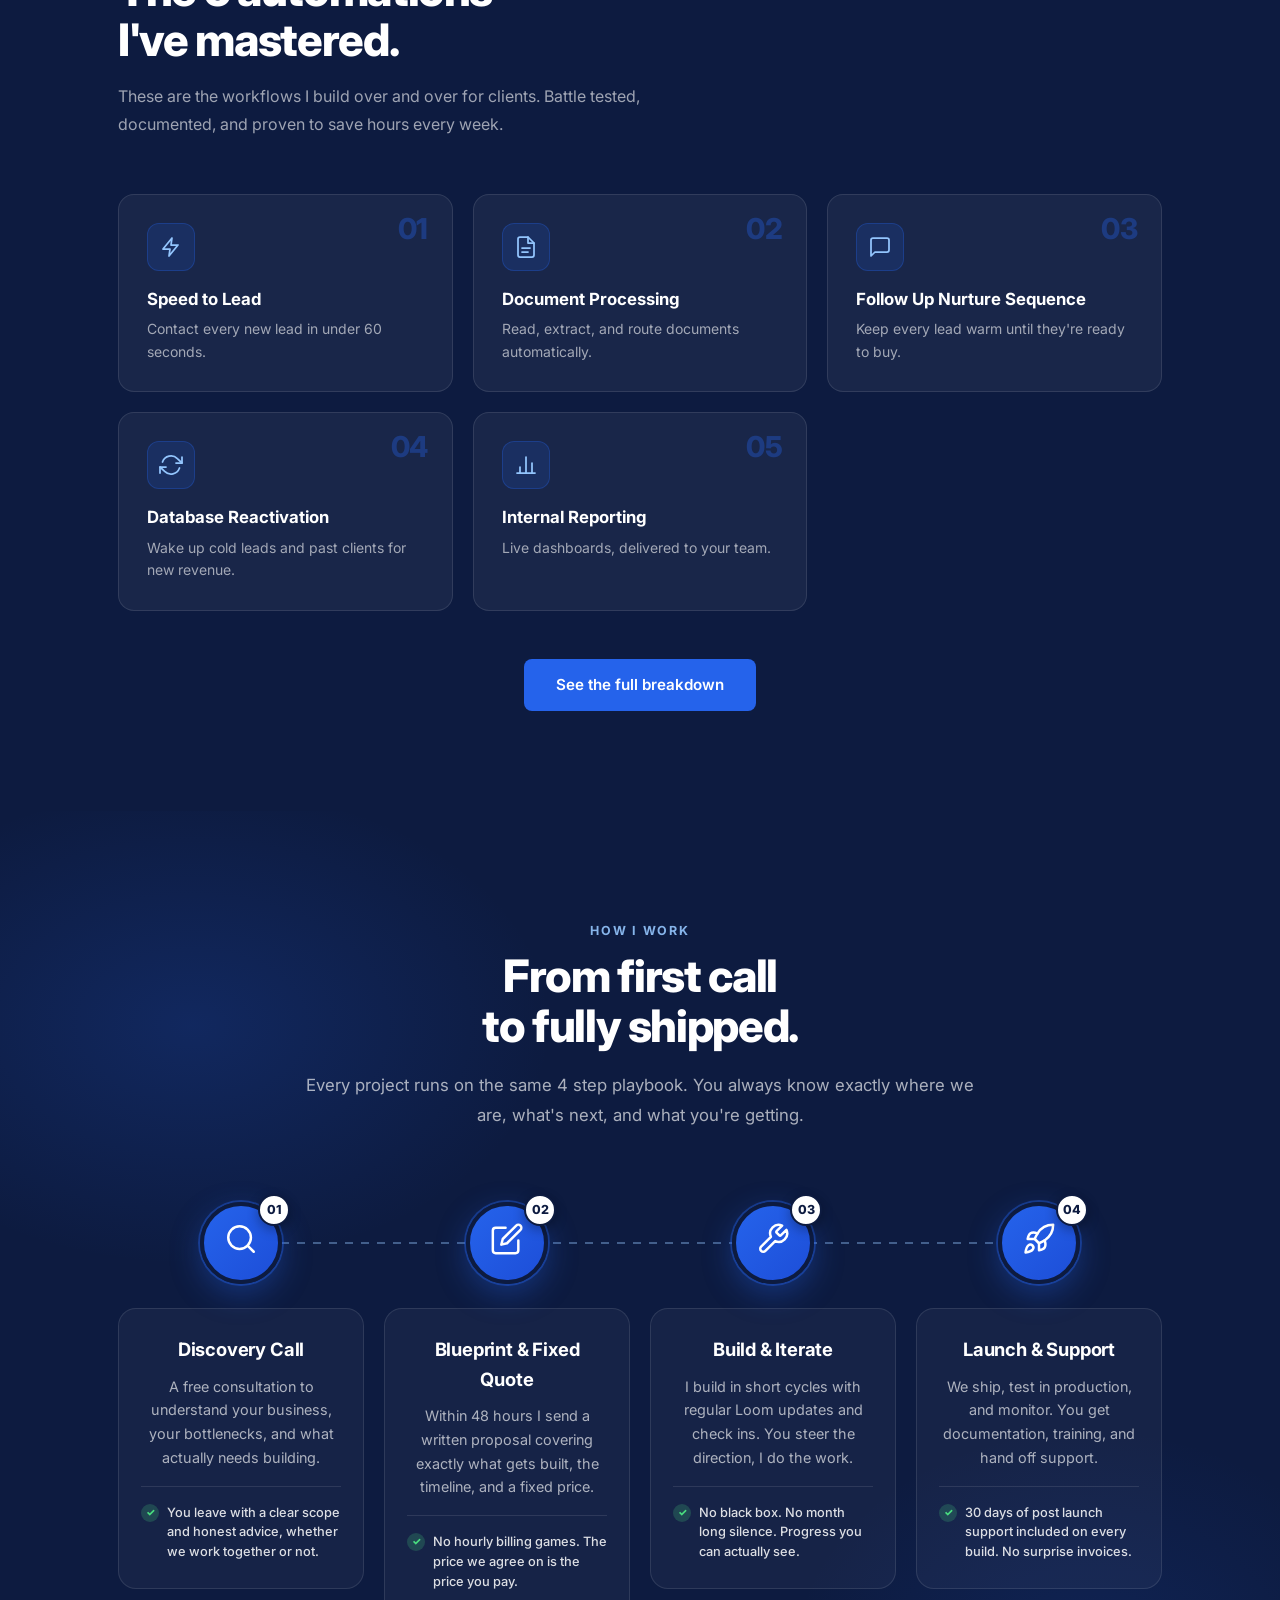
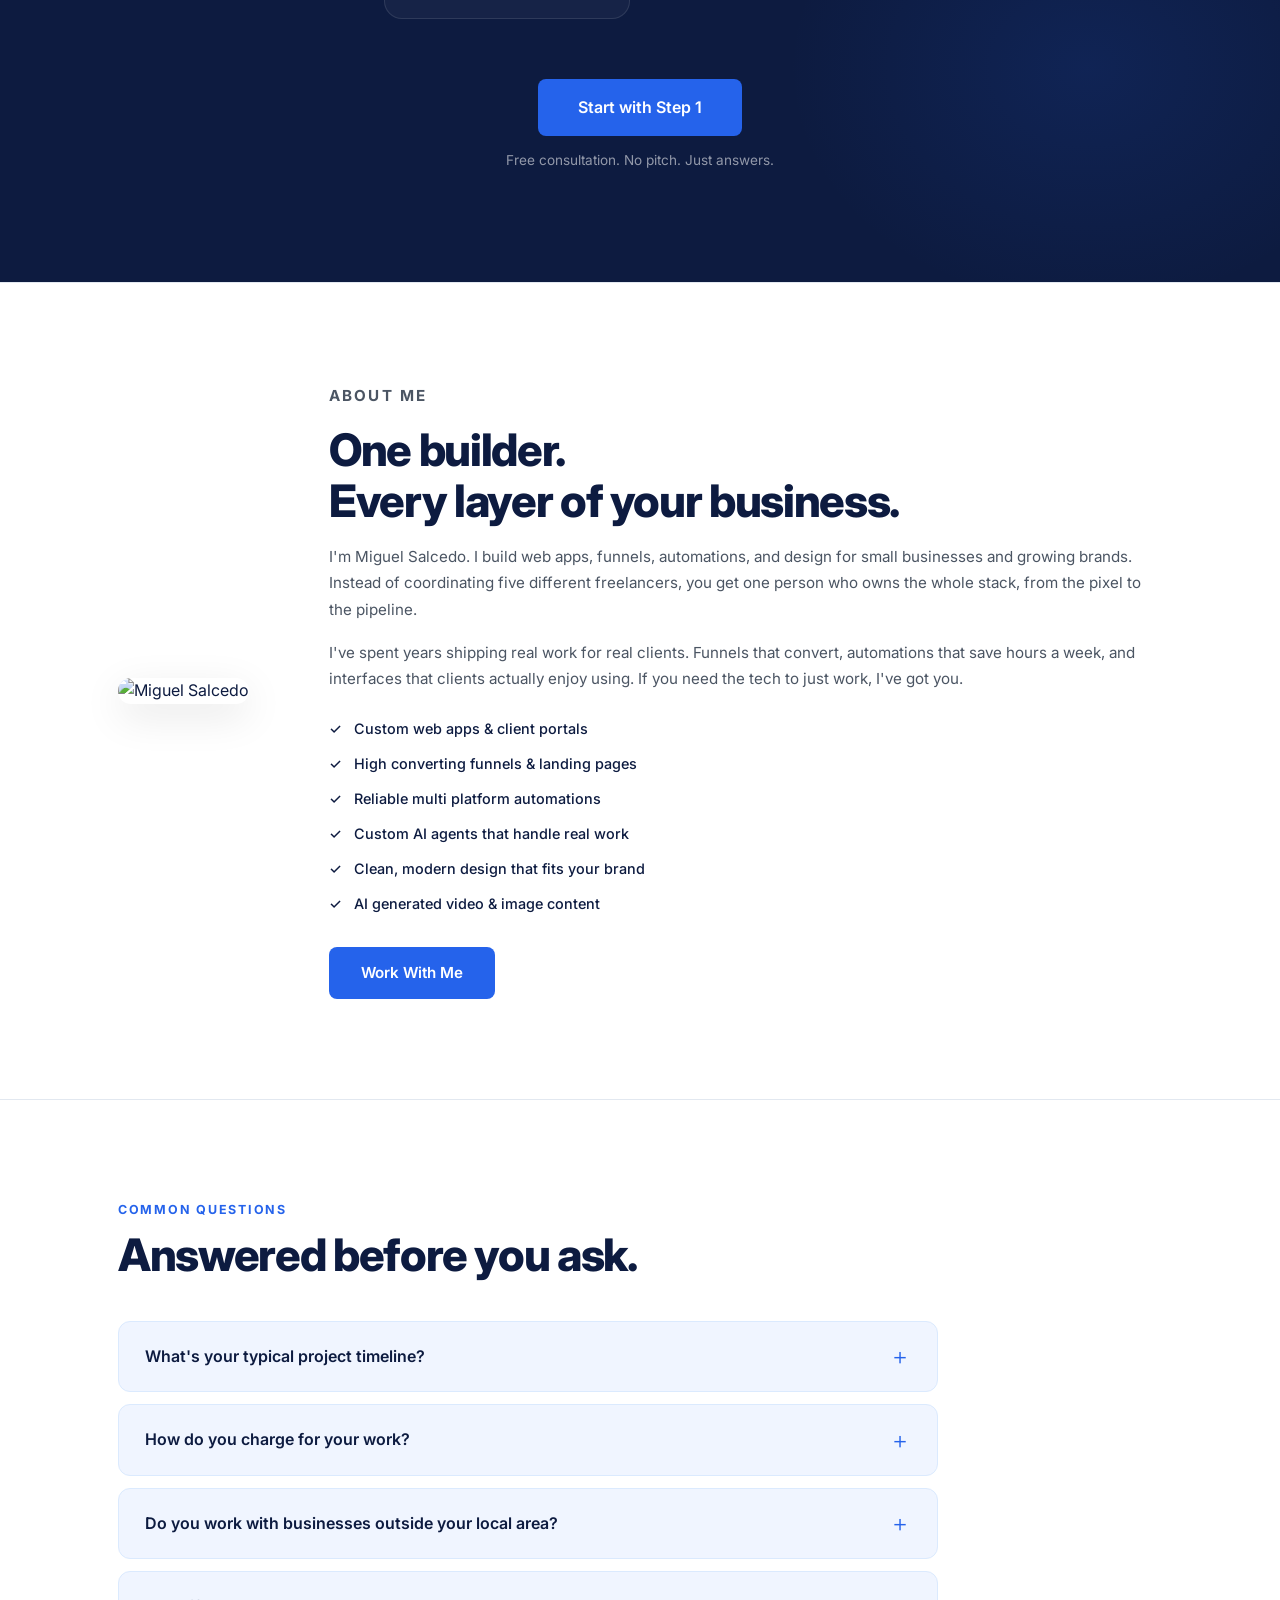
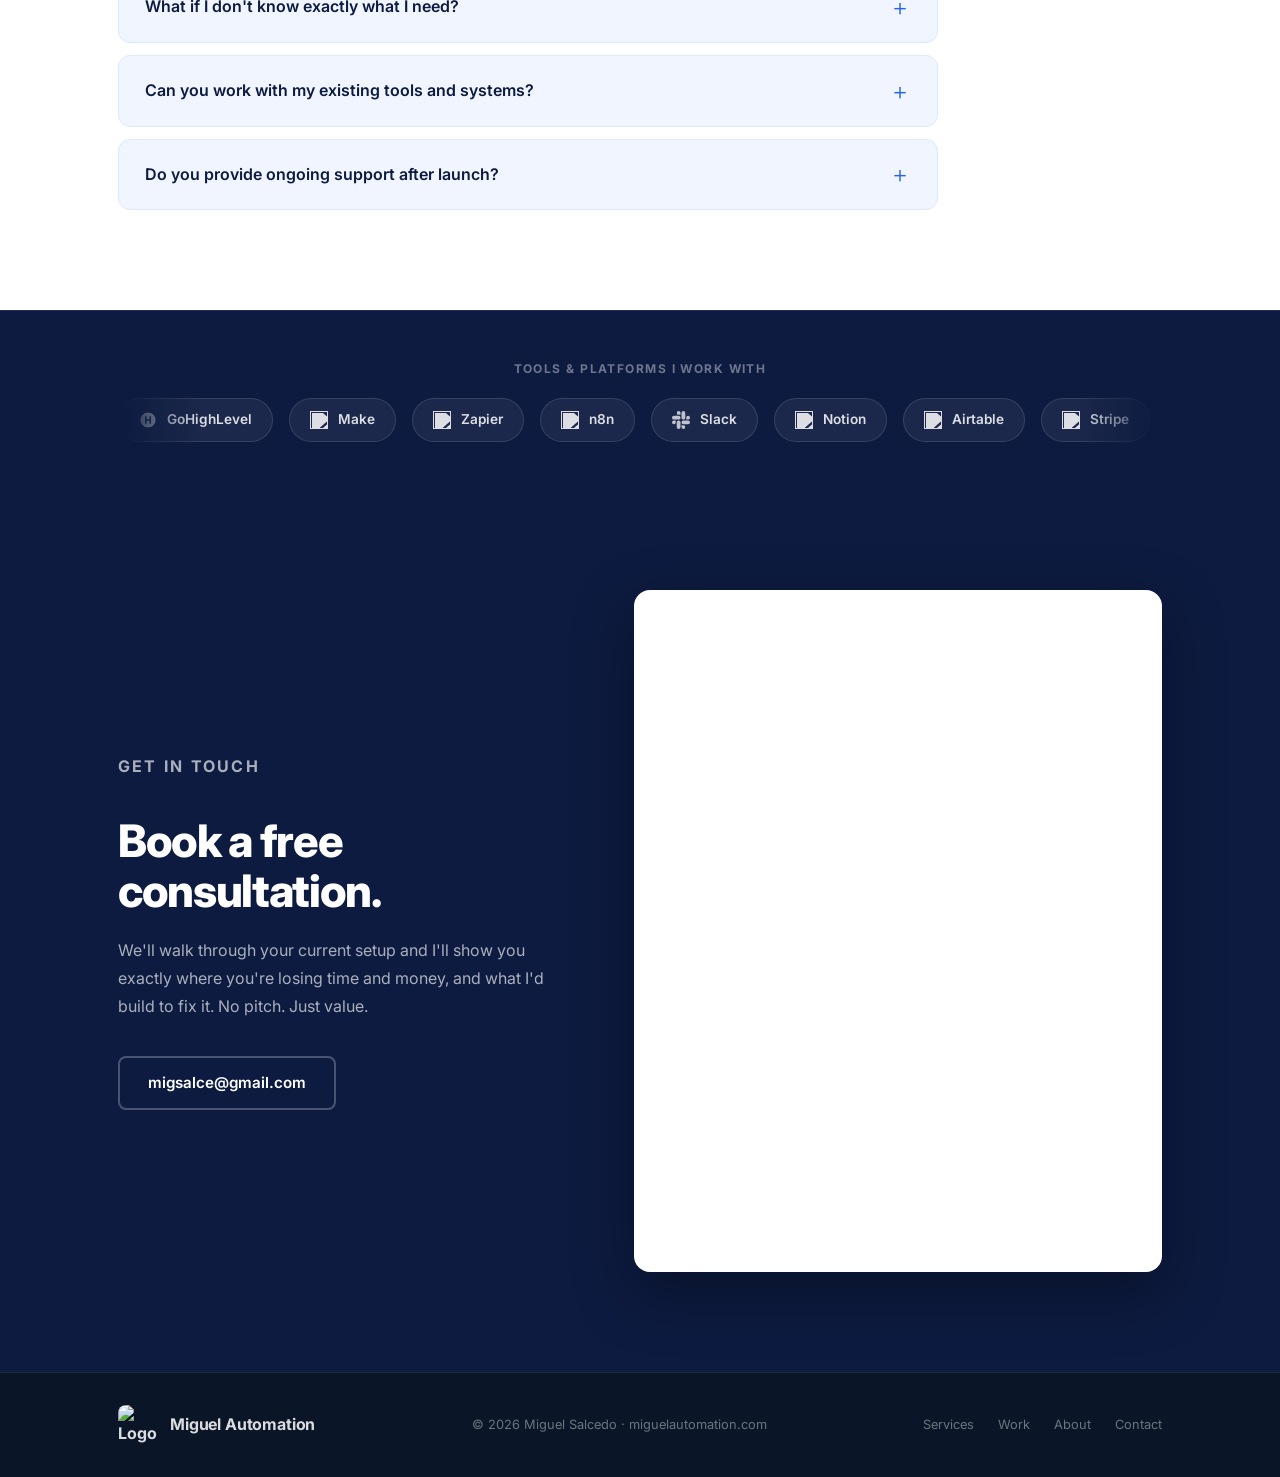
==== commit e2539c4d: "Remove hero status pill, add AI Agents service, fix work grid, drop 20 minute framing Hero: - Remove" ====
--- a/index.html
+++ b/index.html
@@ -3,7 +3,7 @@
 <head>
   <meta charset="UTF-8" />
   <meta name="viewport" content="width=device-width, initial-scale=1.0" />
-  <meta name="description" content="Miguel Salcedo builds custom web apps, high converting funnels, workflow automations, and clean design for small businesses and growing brands. Book a free 20 minute consultation." />
+  <meta name="description" content="Miguel Salcedo builds custom web apps, high converting funnels, workflow automations, AI agents, and clean design for small businesses and growing brands. Book a free consultation." />
   <meta name="theme-color" content="#0d1b40" />
   <link rel="canonical" href="https://miguelautomation.com/" />
   <link rel="icon" type="image/jpeg" href="https://assets.cdn.filesafe.space/KxctVRUvvdhRZoBokoiv/media/699f795a753f15aff1038a9e.jpg" />
@@ -19,7 +19,7 @@
   <meta name="twitter:description" content="One builder, every layer of your business. Book a free consultation." />
   <meta name="twitter:image" content="https://assets.cdn.filesafe.space/KxctVRUvvdhRZoBokoiv/media/699f2cf1ba06aeb6dcd5c576.jpg" />
 
-  <title>Miguel Salcedo · Web Apps · Funnels · Automations · Design · AI Video &amp; Image</title>
+  <title>Miguel Salcedo · Web Apps · Funnels · Automations · AI Agents · Design</title>
   <link rel="stylesheet" href="style.css" />
   <link href="https://fonts.googleapis.com/css2?family=Inter:wght@300;400;500;600;700;800&display=swap" rel="stylesheet" />
   <script src="https://cdnjs.cloudflare.com/ajax/libs/three.js/r134/three.min.js"></script>
@@ -63,11 +63,7 @@
   <section class="hero" id="vanta-hero">
     <div class="container hero-grid">
       <div class="hero-text">
-        <div class="hero-status">
-          <span class="status-dot" aria-hidden="true"></span>
-          <span>Available for new projects</span>
-        </div>
-        <p class="hero-label">Web Apps · Funnels · Automations · Design · AI Video &amp; Image</p>
+        <p class="hero-label">Web Apps · Funnels · Automations · AI Agents · Design · AI Video &amp; Image</p>
         <h1>I build the systems<br><span class="hero-accent">your business runs on.</span></h1>
         <p>Custom web apps, high converting funnels, workflow automations, and clean design. All built to make your business run smoother and scale faster. One person, full stack, done right.</p>
         <div class="hero-cta-group">
@@ -107,23 +103,21 @@
 
       <div class="work-bento">
 
-        <a href="#contact" class="work-item work-featured">
-          <span class="work-tag work-tag-funnel">Funnel</span>
+        <a href="#contact" class="work-item">
           <div class="work-img">
+            <span class="work-tag work-tag-funnel">Funnel</span>
             <img src="https://assets.cdn.filesafe.space/KxctVRUvvdhRZoBokoiv/media/69a3367583726d52b5c6c229.png" alt="Lead Magnet Funnels dashboard" loading="lazy" />
           </div>
           <div class="work-body">
             <h3>Lead Magnet Funnels</h3>
-            <p>Full funnel build with landing pages, opt in forms, and automated delivery. Every lead captured, tagged, and routed into the right nurture sequence.</p>
-            <div class="work-stack">
-              <span>GoHighLevel</span><span>Stripe</span><span>Custom Design</span>
-            </div>
+            <p>Full funnel build with landing pages, opt in forms, and automated delivery. Leads captured, tagged, and routed.</p>
+            <div class="work-stack"><span>GoHighLevel</span><span>Stripe</span></div>
           </div>
         </a>
 
         <a href="#contact" class="work-item">
-          <span class="work-tag work-tag-automation">Automation</span>
           <div class="work-img">
+            <span class="work-tag work-tag-automation">Automation</span>
             <img src="https://assets.cdn.filesafe.space/KxctVRUvvdhRZoBokoiv/media/69a39844167da404218abdb6.webp" alt="Lead Prioritization Workflow" loading="lazy" />
           </div>
           <div class="work-body">
@@ -134,32 +128,32 @@
         </a>
 
         <a href="#contact" class="work-item">
-          <span class="work-tag work-tag-integration">Integration</span>
           <div class="work-img">
+            <span class="work-tag work-tag-integration">Integration</span>
             <img src="https://assets.cdn.filesafe.space/KxctVRUvvdhRZoBokoiv/media/69a27d04aa1b72fad91dc829.webp" alt="Xero to Asana Financial Sync" loading="lazy" />
           </div>
           <div class="work-body">
-            <h3>Xero to Asana Financial Sync</h3>
+            <h3>Xero to Asana Sync</h3>
             <p>Every invoice paid in Xero triggers task updates in Asana. No manual reconciliation.</p>
             <div class="work-stack"><span>Xero</span><span>Asana</span><span>n8n</span></div>
           </div>
         </a>
 
         <a href="#contact" class="work-item">
-          <span class="work-tag work-tag-ai">AI</span>
           <div class="work-img">
+            <span class="work-tag work-tag-ai">AI</span>
             <img src="https://assets.cdn.filesafe.space/KxctVRUvvdhRZoBokoiv/media/69a27d60167da44b3f52da30.webp" alt="AI Facebook Page Responder" loading="lazy" />
           </div>
           <div class="work-body">
             <h3>AI Facebook Page Responder</h3>
             <p>AI first response on every Facebook message, escalating warm ones to a human.</p>
-            <div class="work-stack"><span>OpenAI</span><span>Meta API</span><span>Make</span></div>
+            <div class="work-stack"><span>OpenAI</span><span>Meta API</span></div>
           </div>
         </a>
 
         <a href="#contact" class="work-item">
-          <span class="work-tag work-tag-automation">Automation</span>
           <div class="work-img">
+            <span class="work-tag work-tag-automation">Automation</span>
             <img src="https://assets.cdn.filesafe.space/KxctVRUvvdhRZoBokoiv/media/69a27d1b753f15a2fb12b7cf.webp" alt="CRM Follow Up Sequences" loading="lazy" />
           </div>
           <div class="work-body">
@@ -170,8 +164,8 @@
         </a>
 
         <a href="#contact" class="work-item">
-          <span class="work-tag work-tag-ai">AI</span>
           <div class="work-img">
+            <span class="work-tag work-tag-ai">AI</span>
             <img src="https://assets.cdn.filesafe.space/KxctVRUvvdhRZoBokoiv/media/69a27ce6b617a7b195f0db36.webp" alt="AI Voice Booking System" loading="lazy" />
           </div>
           <div class="work-body">
@@ -208,6 +202,11 @@
           <a href="automations.html" class="sc-link">See the 5 core automations</a>
         </div>
         <div class="service-card">
+          <div class="sc-icon"><svg viewBox="0 0 24 24" fill="none" stroke="currentColor" stroke-width="1.75" stroke-linecap="round" stroke-linejoin="round"><rect x="4" y="7" width="16" height="12" rx="3"/><circle cx="9" cy="13" r="1.2" fill="currentColor" stroke="none"/><circle cx="15" cy="13" r="1.2" fill="currentColor" stroke="none"/><path d="M12 3v4M8 19v2M16 19v2"/><path d="M9 16h6"/></svg></div>
+          <h3>AI Agents</h3>
+          <p>Custom AI agents that handle real work. Voice callers, chatbots, internal ops assistants, and lead qualifiers built on Claude and OpenAI.</p>
+        </div>
+        <div class="service-card">
           <div class="sc-icon"><svg viewBox="0 0 24 24" fill="none" stroke="currentColor" stroke-width="1.75" stroke-linecap="round" stroke-linejoin="round"><path d="M12 2C6.5 2 2 6.5 2 12s4.5 10 10 10c1.7 0 3-1.3 3-3 0-.8-.3-1.5-.8-2-.5-.5-.7-1.1-.7-1.9 0-.8.7-1.5 1.5-1.5h1.9c3 0 5.2-2.2 5.2-5.2C22 5.4 17.5 2 12 2z"/><circle cx="6.5" cy="12.5" r="1.2" fill="currentColor" stroke="none"/><circle cx="9.5" cy="7.5" r="1.2" fill="currentColor" stroke="none"/><circle cx="14.5" cy="7.5" r="1.2" fill="currentColor" stroke="none"/><circle cx="17.5" cy="12.5" r="1.2" fill="currentColor" stroke="none"/></svg></div>
           <h3>Design</h3>
           <p>Clean, modern web and brand design. Landing pages, dashboards, and full site builds that look as good as they perform.</p>
@@ -287,7 +286,7 @@
           </div>
           <div class="step-content">
             <h3>Discovery Call</h3>
-            <p>A free 20 minute consultation to understand your business, your bottlenecks, and what actually needs building.</p>
+            <p>A free consultation to understand your business, your bottlenecks, and what actually needs building.</p>
             <div class="step-deliverable">
               <span class="del-check">✓</span>
               <span>You leave with a clear scope and honest advice, whether we work together or not.</span>
@@ -343,7 +342,7 @@
 
       <div class="process-cta">
         <a href="https://calendly.com/migsalce/miguelautomation" target="_blank" rel="noopener" class="btn-primary">Start with Step 1</a>
-        <p class="process-cta-sub">Free 20 minute call. No pitch. Just answers.</p>
+        <p class="process-cta-sub">Free consultation. No pitch. Just answers.</p>
       </div>
     </div>
   </section>
@@ -363,6 +362,7 @@
           <div class="av"><span class="check-icon">✓</span> Custom web apps &amp; client portals</div>
           <div class="av"><span class="check-icon">✓</span> High converting funnels &amp; landing pages</div>
           <div class="av"><span class="check-icon">✓</span> Reliable multi platform automations</div>
+          <div class="av"><span class="check-icon">✓</span> Custom AI agents that handle real work</div>
           <div class="av"><span class="check-icon">✓</span> Clean, modern design that fits your brand</div>
           <div class="av"><span class="check-icon">✓</span> AI generated video &amp; image content</div>
         </div>
@@ -414,7 +414,7 @@
             <span class="faq-chevron">＋</span>
           </summary>
           <div class="faq-answer">
-            <p>That is what the free 20 minute consultation is for. Bring the problem, I bring the solutions. Most clients walk out of that call with 2 or 3 clear options and a rough sense of what each would cost.</p>
+            <p>That is what the free consultation is for. Bring the problem, I bring the solutions. Most clients walk out of that call with 2 or 3 clear options and a rough sense of what each would cost.</p>
           </div>
         </details>
 
@@ -492,7 +492,7 @@
         <div class="contact-copy">
           <p class="section-label-light">Get In Touch</p>
           <h2>Book a free<br>consultation.</h2>
-          <p>In 20 minutes, we'll walk through your current setup and I'll show you exactly where you're losing time and money, and what I'd build to fix it. No pitch. Just value.</p>
+          <p>We'll walk through your current setup and I'll show you exactly where you're losing time and money, and what I'd build to fix it. No pitch. Just value.</p>
           <div class="contact-actions">
             <a href="mailto:migsalce@gmail.com" class="btn-outline">migsalce@gmail.com</a>
           </div>
--- a/style.css
+++ b/style.css
@@ -223,7 +223,7 @@
   color: var(--navy); letter-spacing: -0.03em; line-height: 1.12; margin-bottom: 48px;
 }
 
-/* WORK — BENTO GRID */
+/* WORK — CLEAN 3x2 GRID */
 .work { padding: 110px 0; background: var(--white); }
 .work-header { max-width: 720px; margin-bottom: 56px; }
 .work-header h2 { margin-bottom: 18px; }
@@ -231,91 +231,72 @@
 
 .work-bento {
   display: grid; grid-template-columns: repeat(3, 1fr);
-  grid-auto-rows: 320px; gap: 20px;
+  gap: 22px;
 }
 .work-item {
-  position: relative; display: block; overflow: hidden;
-  border-radius: 20px; border: 1px solid var(--border);
-  background: var(--blue-card); color: inherit; text-decoration: none;
+  display: flex; flex-direction: column;
+  overflow: hidden;
+  border-radius: 18px; border: 1px solid var(--border);
+  background: var(--white); color: inherit; text-decoration: none;
   transition: transform 0.3s ease, box-shadow 0.3s ease, border-color 0.3s ease;
 }
 .work-item:hover {
   transform: translateY(-4px); border-color: var(--blue);
-  box-shadow: 0 22px 60px rgba(37,99,235,0.18);
-}
-.work-featured { grid-column: span 2; grid-row: span 1; }
+  box-shadow: 0 18px 44px rgba(37,99,235,0.15);
+}
 
 .work-img {
-  position: absolute; inset: 0;
-  overflow: hidden;
-  background: #e8f0fe;
+  position: relative;
+  width: 100%; height: 200px; overflow: hidden;
+  background: linear-gradient(135deg, #eff6ff, #dbeafe);
+  flex-shrink: 0;
 }
 .work-img img {
   width: 100%; height: 100%;
   object-fit: cover; object-position: top center;
-  transition: transform 0.6s cubic-bezier(0.22, 1, 0.36, 1);
-}
-.work-item:hover .work-img img { transform: scale(1.06); }
-
-.work-item::after {
-  content: ''; position: absolute; inset: 0;
-  background: linear-gradient(180deg, transparent 40%, rgba(13,27,64,0.4) 60%, rgba(13,27,64,0.92) 100%);
-  pointer-events: none;
-}
+  transition: transform 0.5s cubic-bezier(0.22, 1, 0.36, 1);
+}
+.work-item:hover .work-img img { transform: scale(1.05); }
 
 .work-tag {
-  position: absolute; top: 16px; left: 16px; z-index: 2;
-  font-size: 0.7rem; font-weight: 700; letter-spacing: 0.06em;
+  position: absolute; top: 14px; left: 14px; z-index: 2;
+  font-size: 0.68rem; font-weight: 700; letter-spacing: 0.06em;
   text-transform: uppercase; color: var(--white);
-  padding: 6px 12px; border-radius: 100px;
+  padding: 5px 11px; border-radius: 100px;
   backdrop-filter: blur(10px);
-  background: rgba(255,255,255,0.15);
-  border: 1px solid rgba(255,255,255,0.25);
-}
-.work-tag-funnel { background: rgba(37,99,235,0.7); border-color: rgba(147,197,253,0.5); }
-.work-tag-automation { background: rgba(124,58,237,0.7); border-color: rgba(196,181,253,0.5); }
-.work-tag-integration { background: rgba(14,165,233,0.7); border-color: rgba(125,211,252,0.5); }
-.work-tag-ai { background: rgba(234,88,12,0.7); border-color: rgba(253,186,116,0.5); }
+  background: rgba(37,99,235,0.85);
+  border: 1px solid rgba(255,255,255,0.3);
+  box-shadow: 0 4px 12px rgba(0,0,0,0.15);
+}
+.work-tag-funnel { background: rgba(37,99,235,0.9); }
+.work-tag-automation { background: rgba(124,58,237,0.9); }
+.work-tag-integration { background: rgba(14,165,233,0.9); }
+.work-tag-ai { background: rgba(234,88,12,0.9); }
 
 .work-body {
-  position: absolute; left: 0; right: 0; bottom: 0; z-index: 2;
-  padding: 22px 22px 20px; color: var(--white);
+  padding: 22px 22px 24px;
+  display: flex; flex-direction: column; gap: 10px;
+  flex: 1;
 }
 .work-body h3 {
-  font-size: 1.05rem; font-weight: 700;
-  letter-spacing: -0.01em; margin-bottom: 8px;
-  line-height: 1.25;
+  font-size: 1.05rem; font-weight: 700; color: var(--navy);
+  letter-spacing: -0.01em; line-height: 1.3;
 }
 .work-body p {
-  font-size: 0.85rem; color: rgba(255,255,255,0.75);
-  line-height: 1.55; margin-bottom: 12px;
-  max-height: 0; opacity: 0; overflow: hidden;
-  transition: max-height 0.4s ease, opacity 0.3s ease 0.05s, margin-bottom 0.3s ease;
-}
-.work-item:hover .work-body p {
-  max-height: 200px; opacity: 1;
+  font-size: 0.88rem; color: var(--muted);
+  line-height: 1.6; flex: 1;
 }
 .work-stack {
   display: flex; flex-wrap: wrap; gap: 6px;
-  max-height: 0; opacity: 0; overflow: hidden;
-  transition: max-height 0.4s ease 0.05s, opacity 0.3s ease 0.1s;
-}
-.work-item:hover .work-stack {
-  max-height: 60px; opacity: 1;
+  padding-top: 12px; border-top: 1px solid var(--border);
 }
 .work-stack span {
-  font-size: 0.68rem; font-weight: 600; padding: 4px 10px;
+  font-size: 0.7rem; font-weight: 600; padding: 4px 10px;
   border-radius: 100px;
-  background: rgba(255,255,255,0.12);
-  border: 1px solid rgba(255,255,255,0.2);
-  color: var(--white);
-}
-
-.work-featured .work-body h3 { font-size: 1.35rem; }
-.work-featured .work-body { padding: 28px 28px 24px; }
-.work-featured .work-body p { max-height: 200px; opacity: 1; margin-bottom: 14px; }
-.work-featured .work-body p { font-size: 0.9rem; }
-.work-featured .work-stack { max-height: 60px; opacity: 1; }
+  background: var(--blue-light);
+  border: 1px solid #dbeafe;
+  color: var(--navy);
+}
 
 /* SERVICES */
 .services { padding: 100px 0; background: var(--blue-card); border-top: 1px solid #dbeafe; }
@@ -929,8 +910,7 @@
   .about-grid { grid-template-columns: 1fr; }
   .about-photo { display: flex; justify-content: center; }
   .services-grid { grid-template-columns: repeat(2, 1fr); }
-  .work-bento { grid-template-columns: repeat(2, 1fr); grid-auto-rows: 280px; }
-  .work-featured { grid-column: span 2; }
+  .work-bento { grid-template-columns: repeat(2, 1fr); }
   .contact-grid { grid-template-columns: 1fr; gap: 40px; }
   .ca-grid { grid-template-columns: repeat(2, 1fr); }
   .timeline { grid-template-columns: repeat(2, 1fr); gap: 40px 20px; }
@@ -953,9 +933,7 @@
   .step-icon svg { width: 30px; height: 30px; }
   .faq-item summary { padding: 18px 20px; font-size: 0.95rem; }
   .faq-answer { padding: 0 20px 20px; }
-  .work-bento { grid-template-columns: 1fr; grid-auto-rows: 260px; }
-  .work-featured { grid-column: span 1; grid-row: span 1; }
-  .work-body p, .work-stack { max-height: 200px; opacity: 1; }
+  .work-bento { grid-template-columns: 1fr; }
   .hero-trust { gap: 14px; }
   .trust-divider { display: none; }
   .btn-primary, .btn-ghost { padding: 12px 22px; font-size: 0.9rem; }
